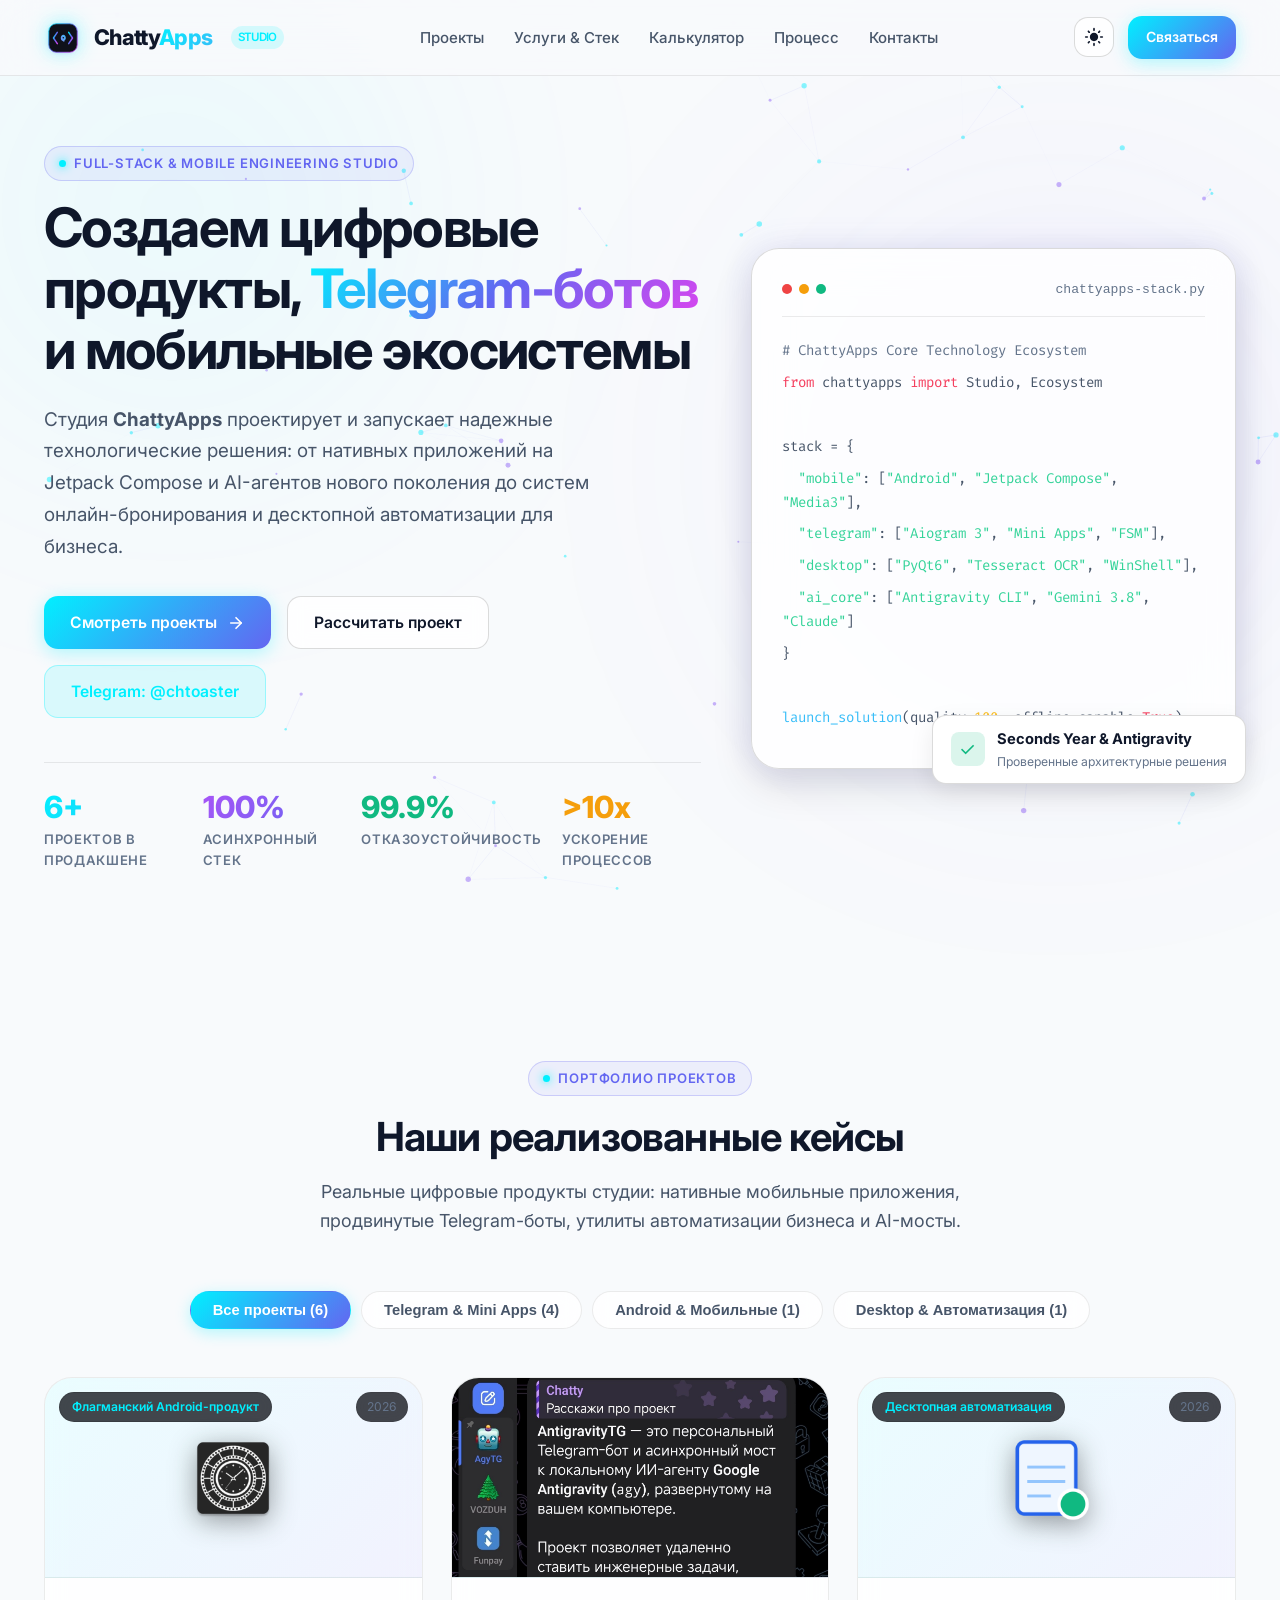
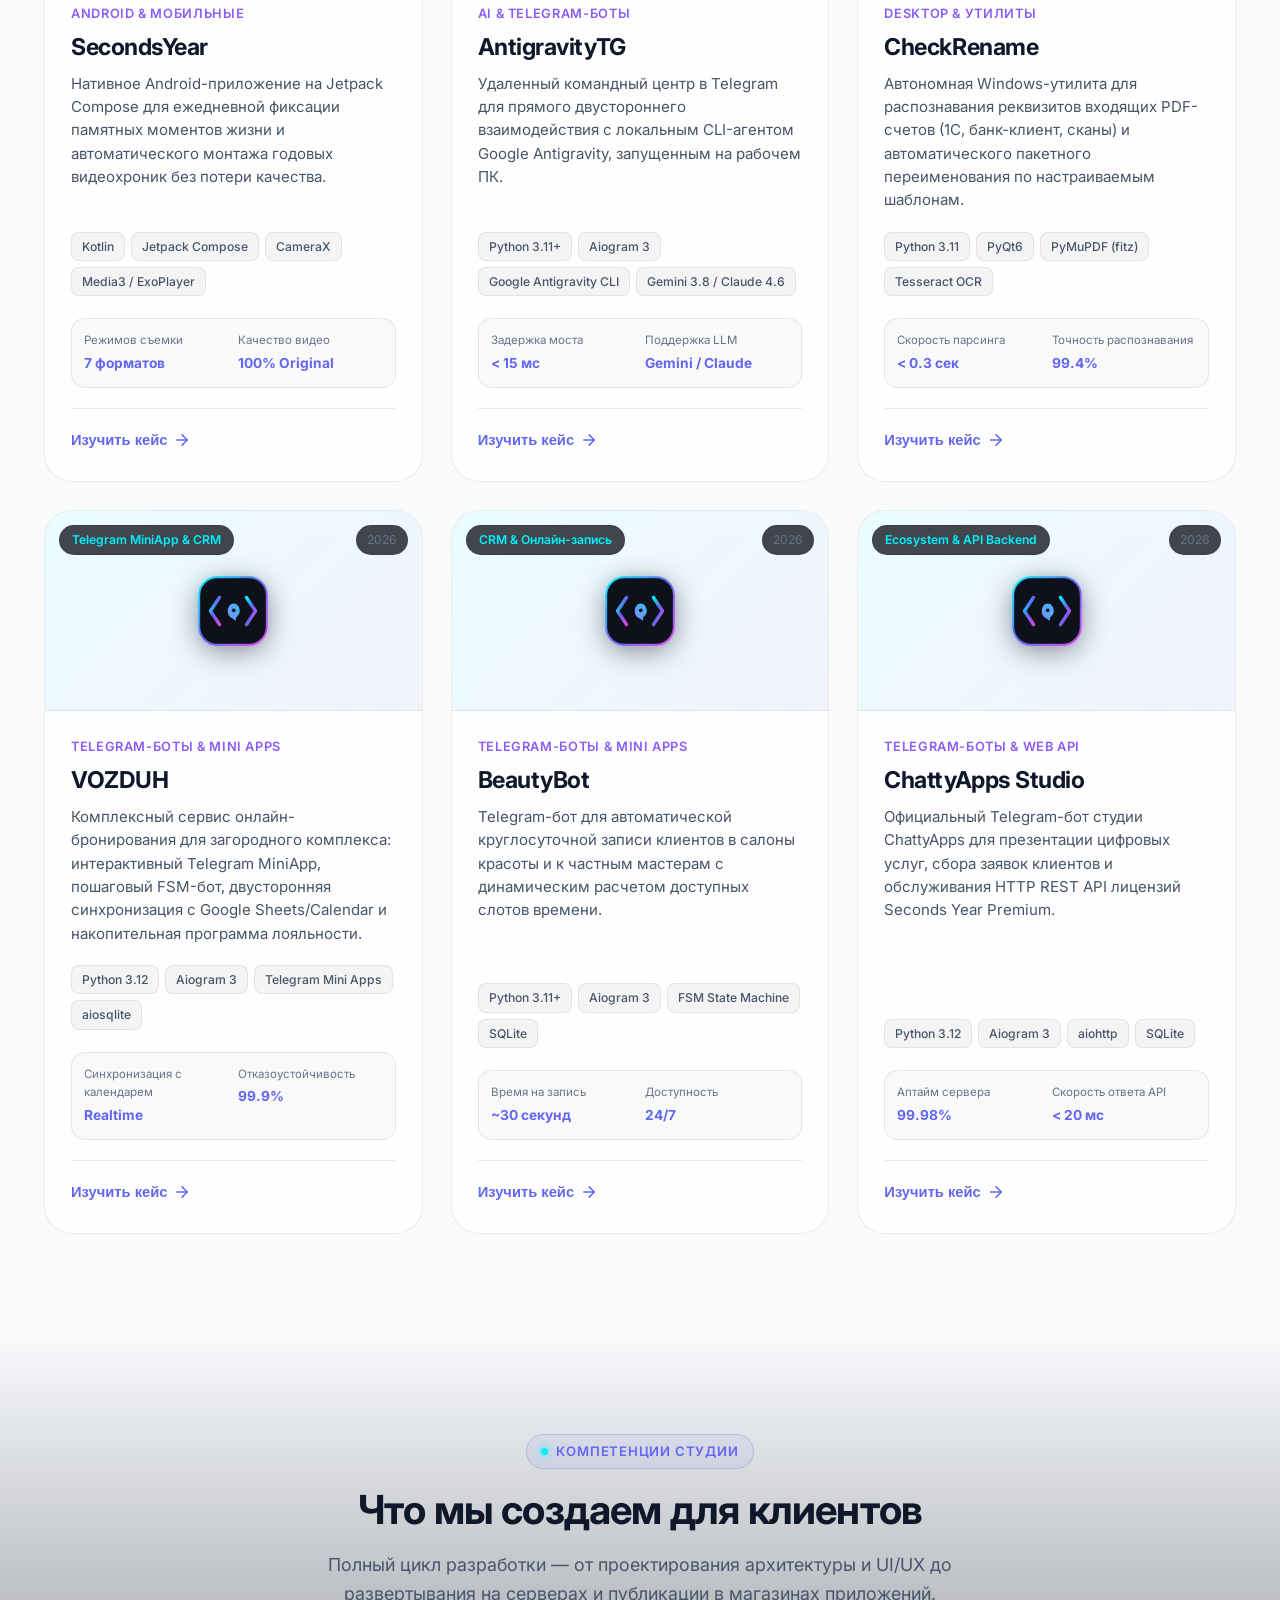
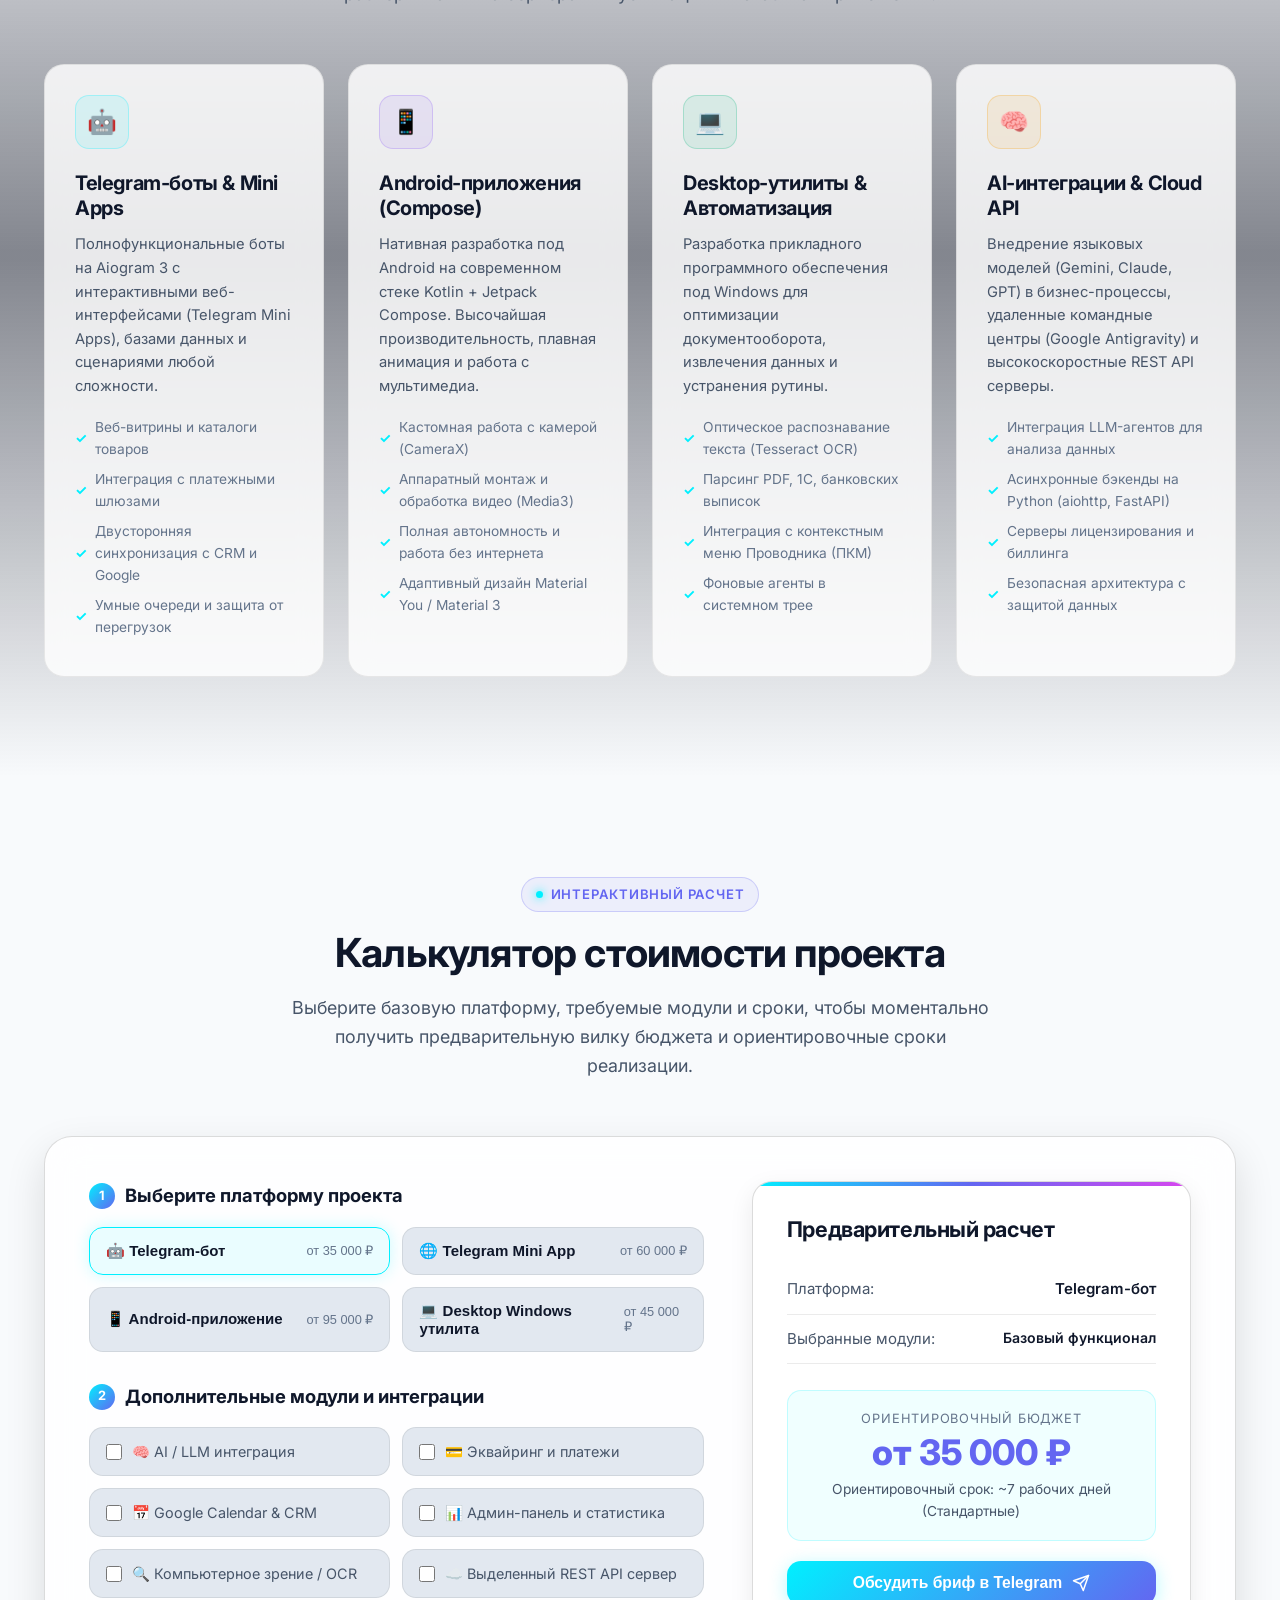
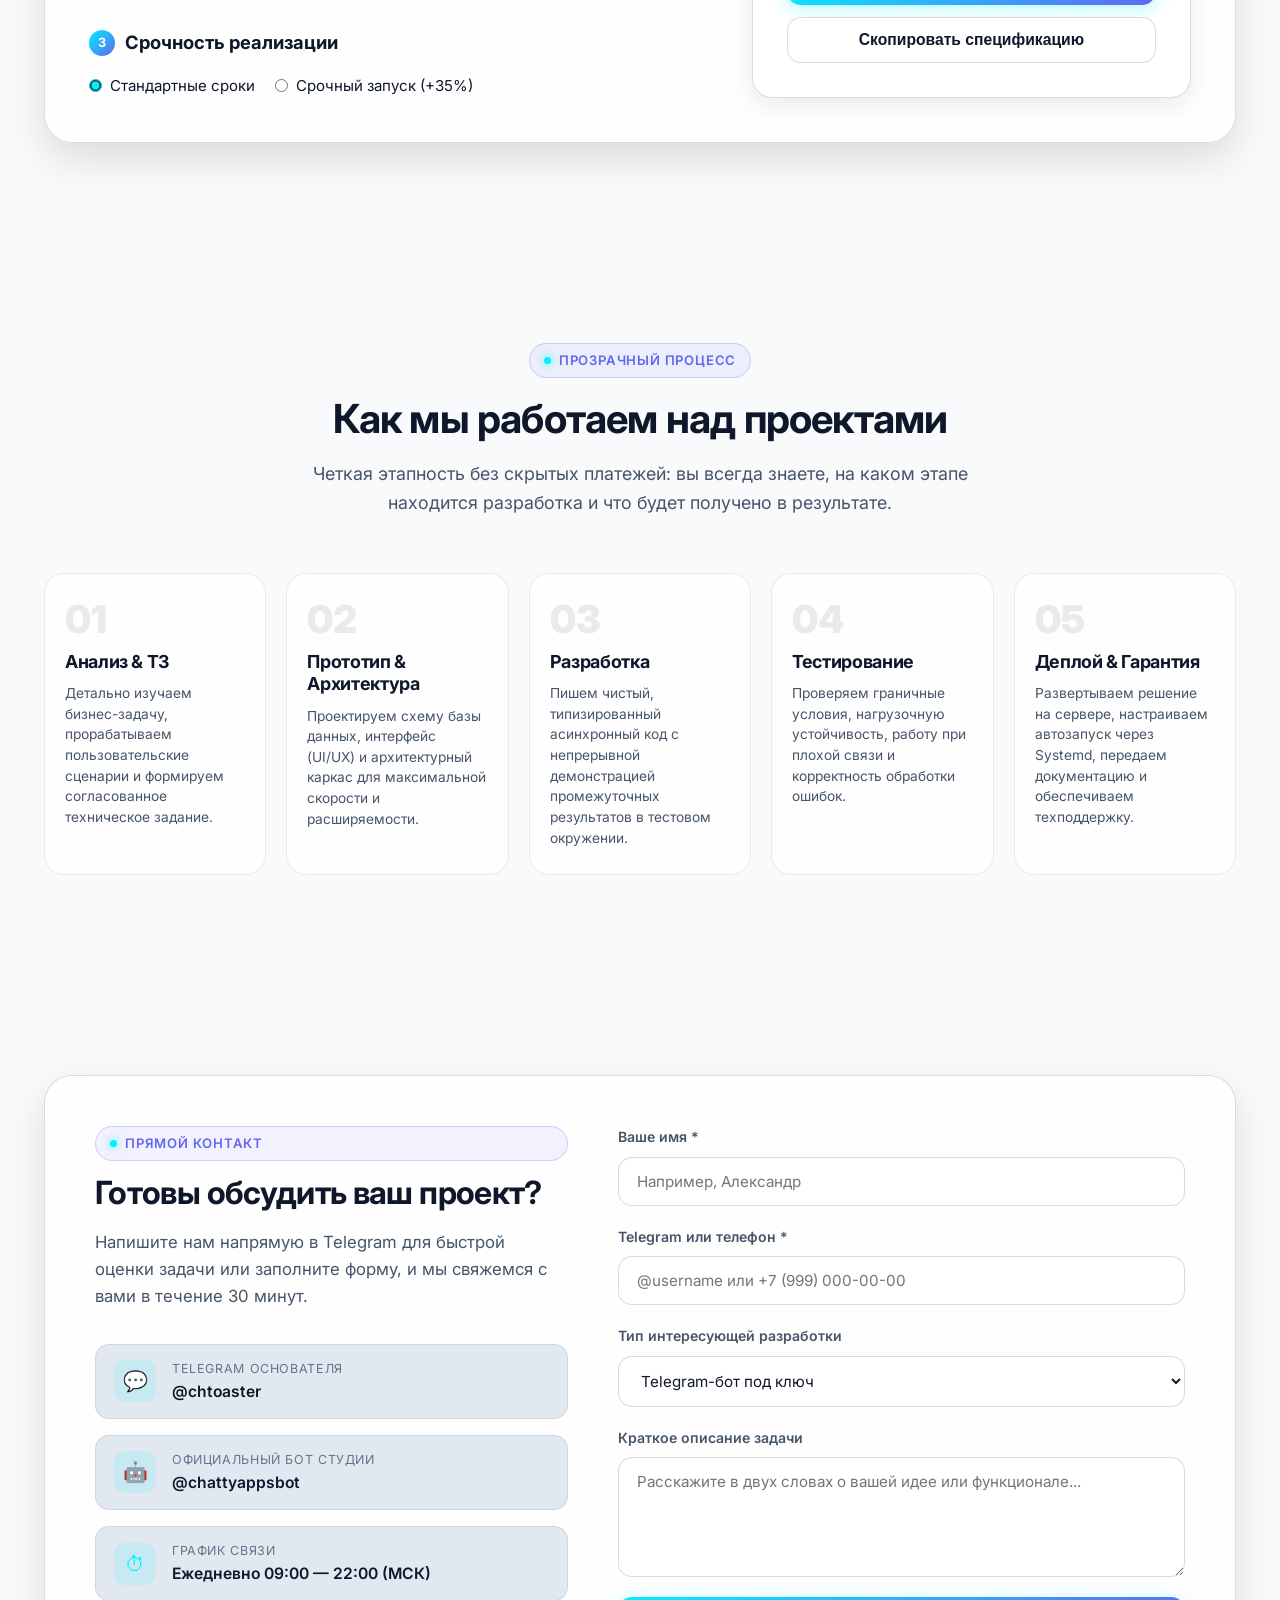
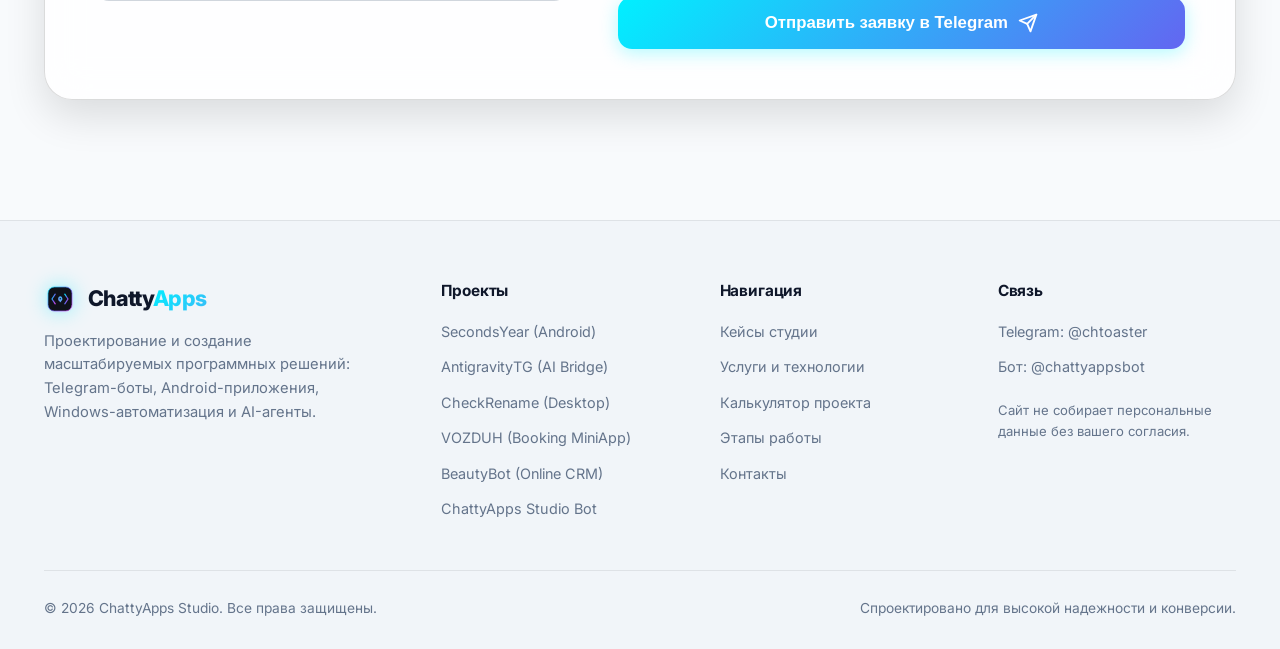
==== index.html @ 8c52818e "feat: initial commit for ChattyApps Studio portfolio website" ====
<!DOCTYPE html>
<html lang="ru">
<head>
  <meta charset="UTF-8" />
  <meta name="viewport" content="width=device-width, initial-scale=1.0" />
  <title>ChattyApps Studio — Разработка Telegram-ботов, Android-приложений и Автоматизации</title>
  
  <meta name="description" content="Портфолио студии разработки ChattyApps. Нативные приложения для Android (Jetpack Compose), интеллектуальные Telegram-боты, Mini Apps, десктопные утилиты и интеграция AI." />
  <meta name="keywords" content="ChattyApps, разработка ботов, Telegram Mini App, Android разработка, Jetpack Compose, автоматизация бизнеса, Python, Kotlin, Antigravity, SecondsYear" />
  <meta name="author" content="ChattyApps Studio" />

  <!-- Open Graph -->
  <meta property="og:title" content="ChattyApps Studio — Портфолио цифровых решений" />
  <meta property="og:description" content="Создаем Telegram-ботов, Android-приложения, десктопный софт и AI-агентов. Ознакомьтесь с нашими флагманскими проектами." />
  <meta property="og:type" content="website" />
  <meta property="og:image" content="assets/logo.svg" />

  <!-- Favicon -->
  <link rel="icon" type="image/svg+xml" href="assets/logo.svg" />

  <!-- Fonts -->
  <link rel="preconnect" href="https://fonts.googleapis.com" />
  <link rel="preconnect" href="https://fonts.gstatic.com" crossorigin />
  <link href="https://fonts.googleapis.com/css2?family=Fira+Code:wght@400;500;600&family=Inter:wght@300;400;500;600;700;800;900&display=swap" rel="stylesheet" />

  <!-- Styles -->
  <link rel="stylesheet" href="styles.css" />
</head>
<body>

  <!-- Background Canvas for Neural/Star Constellation -->
  <canvas id="bg-canvas"></canvas>

  <!-- Ambient Light Orbs -->
  <div class="ambient-glow glow-top-left"></div>
  <div class="ambient-glow glow-bottom-right"></div>

  <!-- Header -->
  <header class="site-header">
    <div class="container nav-container">
      <a href="#" class="brand-logo" aria-label="ChattyApps Studio Главная">
        <div class="brand-icon">
          <img src="assets/logo.svg" alt="ChattyApps Studio Logo" width="38" height="38" />
        </div>
        <span class="brand-name">Chatty<span class="gradient-cyan">Apps</span></span>
        <span class="brand-tag">STUDIO</span>
      </a>

      <nav>
        <ul class="nav-menu" id="nav-menu">
          <li><a href="#projects" class="nav-link">Проекты</a></li>
          <li><a href="#services" class="nav-link">Услуги & Стек</a></li>
          <li><a href="#calculator" class="nav-link">Калькулятор</a></li>
          <li><a href="#workflow" class="nav-link">Процесс</a></li>
          <li><a href="#contact" class="nav-link">Контакты</a></li>
        </ul>
      </nav>

      <div class="nav-actions">
        <button id="theme-toggle" class="theme-toggle-btn" aria-label="Переключить тему оформления">
          <svg class="sun-icon" viewBox="0 0 24 24" width="20" height="20">
            <path d="M12 7c-2.76 0-5 2.24-5 5s2.24 5 5 5 5-2.24 5-5-2.24-5-5-5zM2 13h2c.55 0 1-.45 1-1s-.45-1-1-1H2c-.55 0-1 .45-1 1s.45 1 1 1zm18 0h2c.55 0 1-.45 1-1s-.45-1-1-1h-2c-.55 0-1 .45-1 1s.45 1 1 1zM11 2v2c0 .55.45 1 1 1s1-.45 1-1V2c0-.55-.45-1-1-1s-1 .45-1 1zm0 18v2c0 .55.45 1 1 1s1-.45 1-1v-2c0-.55-.45-1-1-1s-1 .45-1 1zM5.99 4.58c-.39-.39-1.03-.39-1.41 0s-.39 1.03 0 1.41l1.06 1.06c.39.39 1.03.39 1.41 0s.39-1.03 0-1.41L5.99 4.58zm12.37 12.37c-.39-.39-1.03-.39-1.41 0s-.39 1.03 0 1.41l1.06 1.06c.39.39 1.03.39 1.41 0s.39-1.03 0-1.41l-1.06-1.06zm1.06-10.96c.39-.39.39-1.03 0-1.41s-1.03-.39-1.41 0l-1.06 1.06c-.39.39-.39 1.03 0 1.41s1.03.39 1.41 0l1.06-1.06zM7.05 18.36c.39-.39.39-1.03 0-1.41s-1.03-.39-1.41 0l-1.06 1.06c-.39.39-.39 1.03 0 1.41s1.03.39 1.41 0l1.06-1.06z"/>
          </svg>
          <svg class="moon-icon" viewBox="0 0 24 24" width="20" height="20">
            <path d="M12.3 2a10 10 0 0 0-1.9 20 10 10 0 0 0 9.7-7.6 1 1 0 0 0-1.2-1.2 8 8 0 1 1-7.8-12.4 1 1 0 0 0 1.2-1.2A10 10 0 0 0 12.3 2z"/>
          </svg>
        </button>

        <a href="https://t.me/chtoaster" target="_blank" rel="noopener noreferrer" class="btn btn-primary" style="padding: 10px 18px; font-size: 0.88rem;">
          <span>Связаться</span>
        </a>

        <button class="mobile-menu-toggle" id="mobile-menu-toggle" aria-label="Открыть меню">
          <svg width="24" height="24" viewBox="0 0 24 24" fill="none" stroke="currentColor" stroke-width="2" stroke-linecap="round" stroke-linejoin="round">
            <line x1="3" y1="12" x2="21" y2="12"></line>
            <line x1="3" y1="6" x2="21" y2="6"></line>
            <line x1="3" y1="18" x2="21" y2="18"></line>
          </svg>
        </button>
      </div>
    </div>
  </header>

  <!-- Hero Section -->
  <section class="hero-section">
    <div class="container hero-content">
      <div class="hero-text">
        <div class="section-badge">
          <span class="pulse-dot"></span>
          <span>Full-Stack & Mobile Engineering Studio</span>
        </div>
        <h1 class="hero-title">
          Создаем цифровые продукты, <span class="gradient-text">Telegram-ботов</span> и мобильные экосистемы
        </h1>
        <p class="hero-description">
          Студия <strong>ChattyApps</strong> проектирует и запускает надежные технологические решения: от нативных приложений на Jetpack Compose и AI-агентов нового поколения до систем онлайн-бронирования и десктопной автоматизации для бизнеса.
        </p>

        <div class="hero-cta-group">
          <a href="#projects" class="btn btn-primary">
            <span>Смотреть проекты</span>
            <svg width="18" height="18" viewBox="0 0 24 24" fill="none" stroke="currentColor" stroke-width="2.2" stroke-linecap="round" stroke-linejoin="round">
              <line x1="5" y1="12" x2="19" y2="12"></line>
              <polyline points="12 5 19 12 12 19"></polyline>
            </svg>
          </a>
          <a href="#calculator" class="btn btn-secondary">
            <span>Рассчитать проект</span>
          </a>
          <a href="https://t.me/chtoaster" target="_blank" rel="noopener noreferrer" class="btn btn-glow">
            <span>Telegram: @chtoaster</span>
          </a>
        </div>

        <div class="hero-stats-grid">
          <div class="stat-item">
            <span class="stat-value gradient-cyan">6+</span>
            <span class="stat-label">Проектов в продакшене</span>
          </div>
          <div class="stat-item">
            <span class="stat-value gradient-purple">100%</span>
            <span class="stat-label">Асинхронный стек</span>
          </div>
          <div class="stat-item">
            <span class="stat-value" style="color: var(--accent-emerald);">99.9%</span>
            <span class="stat-label">Отказоустойчивость</span>
          </div>
          <div class="stat-item">
            <span class="stat-value" style="color: var(--accent-amber);">>10x</span>
            <span class="stat-label">Ускорение процессов</span>
          </div>
        </div>
      </div>

      <!-- Hero Visual Terminal Card -->
      <div class="hero-visual">
        <div class="hero-card-stack">
          <div class="hero-card-header">
            <div class="card-dots">
              <span class="card-dot dot-red"></span>
              <span class="card-dot dot-yellow"></span>
              <span class="card-dot dot-green"></span>
            </div>
            <div class="terminal-title">chattyapps-stack.py</div>
          </div>
          <div class="terminal-body">
            <div class="code-line"><span class="code-comment"># ChattyApps Core Technology Ecosystem</span></div>
            <div class="code-line"><span class="code-keyword">from</span> chattyapps <span class="code-keyword">import</span> Studio, Ecosystem</div>
            <div class="code-line">&nbsp;</div>
            <div class="code-line">stack = {</div>
            <div class="code-line">&nbsp;&nbsp;<span class="code-string">"mobile"</span>: [<span class="code-string">"Android"</span>, <span class="code-string">"Jetpack Compose"</span>, <span class="code-string">"Media3"</span>],</div>
            <div class="code-line">&nbsp;&nbsp;<span class="code-string">"telegram"</span>: [<span class="code-string">"Aiogram 3"</span>, <span class="code-string">"Mini Apps"</span>, <span class="code-string">"FSM"</span>],</div>
            <div class="code-line">&nbsp;&nbsp;<span class="code-string">"desktop"</span>: [<span class="code-string">"PyQt6"</span>, <span class="code-string">"Tesseract OCR"</span>, <span class="code-string">"WinShell"</span>],</div>
            <div class="code-line">&nbsp;&nbsp;<span class="code-string">"ai_core"</span>: [<span class="code-string">"Antigravity CLI"</span>, <span class="code-string">"Gemini 3.8"</span>, <span class="code-string">"Claude"</span>]</div>
            <div class="code-line">}</div>
            <div class="code-line">&nbsp;</div>
            <div class="code-line"><span class="code-func">launch_solution</span>(quality=<span class="code-var">100</span>, offline_capable=<span class="code-keyword">True</span>)</div>
          </div>
        </div>

        <div class="hero-badge-float">
          <div class="float-icon">✓</div>
          <div>
            <div style="font-weight: 700; font-size: 0.92rem;">Seconds Year & Antigravity</div>
            <div style="font-size: 0.76rem; color: var(--text-muted);">Проверенные архитектурные решения</div>
          </div>
        </div>
      </div>
    </div>
  </section>

  <!-- Projects Showcase Section -->
  <section class="projects-section" id="projects">
    <div class="container">
      <div class="section-header">
        <div class="section-badge">
          <span class="pulse-dot"></span>
          <span>Портфолио проектов</span>
        </div>
        <h2 class="section-title">Наши реализованные кейсы</h2>
        <p class="section-subtitle">
          Реальные цифровые продукты студии: нативные мобильные приложения, продвинутые Telegram-боты, утилиты автоматизации бизнеса и AI-мосты.
        </p>
      </div>

      <!-- Category Filter Tabs -->
      <div class="filter-tabs">
        <button class="filter-tab active" data-filter="all">Все проекты (6)</button>
        <button class="filter-tab" data-filter="telegram">Telegram & Mini Apps (4)</button>
        <button class="filter-tab" data-filter="android">Android & Мобильные (1)</button>
        <button class="filter-tab" data-filter="desktop">Desktop & Автоматизация (1)</button>
      </div>

      <!-- Dynamic Projects Grid -->
      <div class="projects-grid" id="projects-grid">
        <!-- Rendered by script.js using projects-data.js -->
      </div>
    </div>
  </section>

  <!-- Services & Competencies Section -->
  <section class="services-section" id="services">
    <div class="container">
      <div class="section-header">
        <div class="section-badge">
          <span class="pulse-dot"></span>
          <span>Компетенции студии</span>
        </div>
        <h2 class="section-title">Что мы создаем для клиентов</h2>
        <p class="section-subtitle">
          Полный цикл разработки — от проектирования архитектуры и UI/UX до развертывания на серверах и публикации в магазинах приложений.
        </p>
      </div>

      <div class="services-grid">
        <!-- Service 1 -->
        <div class="service-card">
          <div class="service-icon-box">🤖</div>
          <h3 class="service-title">Telegram-боты & Mini Apps</h3>
          <p class="service-description">
            Полнофункциональные боты на Aiogram 3 с интерактивными веб-интерфейсами (Telegram Mini Apps), базами данных и сценариями любой сложности.
          </p>
          <ul class="service-list">
            <li>Веб-витрины и каталоги товаров</li>
            <li>Интеграция с платежными шлюзами</li>
            <li>Двусторонняя синхронизация с CRM и Google</li>
            <li>Умные очереди и защита от перегрузок</li>
          </ul>
        </div>

        <!-- Service 2 -->
        <div class="service-card">
          <div class="service-icon-box">📱</div>
          <h3 class="service-title">Android-приложения (Compose)</h3>
          <p class="service-description">
            Нативная разработка под Android на современном стеке Kotlin + Jetpack Compose. Высочайшая производительность, плавная анимация и работа с мультимедиа.
          </p>
          <ul class="service-list">
            <li>Кастомная работа с камерой (CameraX)</li>
            <li>Аппаратный монтаж и обработка видео (Media3)</li>
            <li>Полная автономность и работа без интернета</li>
            <li>Адаптивный дизайн Material You / Material 3</li>
          </ul>
        </div>

        <!-- Service 3 -->
        <div class="service-card">
          <div class="service-icon-box">💻</div>
          <h3 class="service-title">Desktop-утилиты & Автоматизация</h3>
          <p class="service-description">
            Разработка прикладного программного обеспечения под Windows для оптимизации документооборота, извлечения данных и устранения рутины.
          </p>
          <ul class="service-list">
            <li>Оптическое распознавание текста (Tesseract OCR)</li>
            <li>Парсинг PDF, 1С, банковских выписок</li>
            <li>Интеграция с контекстным меню Проводника (ПКМ)</li>
            <li>Фоновые агенты в системном трее</li>
          </ul>
        </div>

        <!-- Service 4 -->
        <div class="service-card">
          <div class="service-icon-box">🧠</div>
          <h3 class="service-title">AI-интеграции & Cloud API</h3>
          <p class="service-description">
            Внедрение языковых моделей (Gemini, Claude, GPT) в бизнес-процессы, удаленные командные центры (Google Antigravity) и высокоскоростные REST API серверы.
          </p>
          <ul class="service-list">
            <li>Интеграция LLM-агентов для анализа данных</li>
            <li>Асинхронные бэкенды на Python (aiohttp, FastAPI)</li>
            <li>Серверы лицензирования и биллинга</li>
            <li>Безопасная архитектура с защитой данных</li>
          </ul>
        </div>
      </div>
    </div>
  </section>

  <!-- Interactive Project Cost Calculator -->
  <section class="calculator-section" id="calculator">
    <div class="container">
      <div class="section-header">
        <div class="section-badge">
          <span class="pulse-dot"></span>
          <span>Интерактивный расчет</span>
        </div>
        <h2 class="section-title">Калькулятор стоимости проекта</h2>
        <p class="section-subtitle">
          Выберите базовую платформу, требуемые модули и сроки, чтобы моментально получить предварительную вилку бюджета и ориентировочные сроки реализации.
        </p>
      </div>

      <div class="calculator-card">
        <!-- Configuration Controls -->
        <div class="calc-controls">
          <!-- Step 1 -->
          <div class="calc-step">
            <div class="calc-step-title">
              <span class="calc-step-number">1</span>
              <span>Выберите платформу проекта</span>
            </div>
            <div class="calc-options-grid">
              <button type="button" class="calc-option-btn calc-platform-btn selected" data-platform="bot">
                <span class="calc-option-name">🤖 Telegram-бот</span>
                <span style="font-size: 0.8rem; color: var(--text-muted);">от 35 000 ₽</span>
              </button>
              <button type="button" class="calc-option-btn calc-platform-btn" data-platform="miniapp">
                <span class="calc-option-name">🌐 Telegram Mini App</span>
                <span style="font-size: 0.8rem; color: var(--text-muted);">от 60 000 ₽</span>
              </button>
              <button type="button" class="calc-option-btn calc-platform-btn" data-platform="android">
                <span class="calc-option-name">📱 Android-приложение</span>
                <span style="font-size: 0.8rem; color: var(--text-muted);">от 95 000 ₽</span>
              </button>
              <button type="button" class="calc-option-btn calc-platform-btn" data-platform="desktop">
                <span class="calc-option-name">💻 Desktop Windows утилита</span>
                <span style="font-size: 0.8rem; color: var(--text-muted);">от 45 000 ₽</span>
              </button>
            </div>
          </div>

          <!-- Step 2 -->
          <div class="calc-step">
            <div class="calc-step-title">
              <span class="calc-step-number">2</span>
              <span>Дополнительные модули и интеграции</span>
            </div>
            <div class="calc-checkbox-grid">
              <label class="calc-checkbox-label">
                <input type="checkbox" class="calc-feature-check" value="ai" />
                <span>🧠 AI / LLM интеграция</span>
              </label>
              <label class="calc-checkbox-label">
                <input type="checkbox" class="calc-feature-check" value="payments" />
                <span>💳 Эквайринг и платежи</span>
              </label>
              <label class="calc-checkbox-label">
                <input type="checkbox" class="calc-feature-check" value="crm" />
                <span>📅 Google Calendar & CRM</span>
              </label>
              <label class="calc-checkbox-label">
                <input type="checkbox" class="calc-feature-check" value="admin" />
                <span>📊 Админ-панель и статистика</span>
              </label>
              <label class="calc-checkbox-label">
                <input type="checkbox" class="calc-feature-check" value="ocr" />
                <span>🔍 Компьютерное зрение / OCR</span>
              </label>
              <label class="calc-checkbox-label">
                <input type="checkbox" class="calc-feature-check" value="api" />
                <span>☁️ Выделенный REST API сервер</span>
              </label>
            </div>
          </div>

          <!-- Step 3 -->
          <div class="calc-step">
            <div class="calc-step-title">
              <span class="calc-step-number">3</span>
              <span>Срочность реализации</span>
            </div>
            <div style="display: flex; gap: 20px;">
              <label style="display: flex; align-items: center; gap: 8px; font-size: 0.94rem; cursor: pointer;">
                <input type="radio" name="calc-urgency" value="standard" checked style="accent-color: var(--accent-cyan);" />
                <span>Стандартные сроки</span>
              </label>
              <label style="display: flex; align-items: center; gap: 8px; font-size: 0.94rem; cursor: pointer;">
                <input type="radio" name="calc-urgency" value="urgent" style="accent-color: var(--accent-cyan);" />
                <span>Срочный запуск (+35%)</span>
              </label>
            </div>
          </div>
        </div>

        <!-- Real-Time Estimate Summary -->
        <div class="calc-summary-box">
          <div>
            <h3 class="summary-title">Предварительный расчет</h3>
            <div class="summary-row">
              <span class="summary-row-label">Платформа:</span>
              <span class="summary-row-value" id="calc-summary-platform">Telegram-бот</span>
            </div>
            <div class="summary-row">
              <span class="summary-row-label">Выбранные модули:</span>
              <span class="summary-row-value" id="calc-summary-features" style="text-align: right; max-width: 240px; font-size: 0.88rem;">Базовый набор</span>
            </div>

            <div class="summary-price-container">
              <div class="summary-price-label">Ориентировочный бюджет</div>
              <div class="summary-price-value" id="calc-summary-price">от 35 000 ₽</div>
              <div class="summary-timeline" id="calc-summary-timeline">Ориентировочный срок: ~7 рабочих дней</div>
            </div>
          </div>

          <div class="calc-actions">
            <button type="button" class="btn btn-primary" id="calc-send-tg" style="width: 100%;">
              <span>Обсудить бриф в Telegram</span>
              <svg width="18" height="18" viewBox="0 0 24 24" fill="none" stroke="currentColor" stroke-width="2" stroke-linecap="round" stroke-linejoin="round">
                <line x1="22" y1="2" x2="11" y2="13"></line>
                <polygon points="22 2 15 22 11 13 2 9 22 2"></polygon>
              </svg>
            </button>
            <button type="button" class="btn btn-secondary" id="calc-copy-brief" style="width: 100%;">
              <span>Скопировать спецификацию</span>
            </button>
          </div>
        </div>
      </div>
    </div>
  </section>

  <!-- Development Workflow Section -->
  <section class="workflow-section" id="workflow">
    <div class="container">
      <div class="section-header">
        <div class="section-badge">
          <span class="pulse-dot"></span>
          <span>Прозрачный процесс</span>
        </div>
        <h2 class="section-title">Как мы работаем над проектами</h2>
        <p class="section-subtitle">
          Четкая этапность без скрытых платежей: вы всегда знаете, на каком этапе находится разработка и что будет получено в результате.
        </p>
      </div>

      <div class="workflow-steps">
        <div class="step-card">
          <div class="step-number">01</div>
          <h3 class="step-title">Анализ & ТЗ</h3>
          <p class="step-desc">
            Детально изучаем бизнес-задачу, прорабатываем пользовательские сценарии и формируем согласованное техническое задание.
          </p>
        </div>
        <div class="step-card">
          <div class="step-number">02</div>
          <h3 class="step-title">Прототип & Архитектура</h3>
          <p class="step-desc">
            Проектируем схему базы данных, интерфейс (UI/UX) и архитектурный каркас для максимальной скорости и расширяемости.
          </p>
        </div>
        <div class="step-card">
          <div class="step-number">03</div>
          <h3 class="step-title">Разработка</h3>
          <p class="step-desc">
            Пишем чистый, типизированный асинхронный код с непрерывной демонстрацией промежуточных результатов в тестовом окружении.
          </p>
        </div>
        <div class="step-card">
          <div class="step-number">04</div>
          <h3 class="step-title">Тестирование</h3>
          <p class="step-desc">
            Проверяем граничные условия, нагрузочную устойчивость, работу при плохой связи и корректность обработки ошибок.
          </p>
        </div>
        <div class="step-card">
          <div class="step-number">05</div>
          <h3 class="step-title">Деплой & Гарантия</h3>
          <p class="step-desc">
            Развертываем решение на сервере, настраиваем автозапуск через Systemd, передаем документацию и обеспечиваем техподдержку.
          </p>
        </div>
      </div>
    </div>
  </section>

  <!-- Contact & CTA Section -->
  <section class="contact-section" id="contact">
    <div class="container">
      <div class="contact-wrapper">
        <div class="contact-info">
          <div class="section-badge" style="margin-bottom: 12px;">
            <span class="pulse-dot"></span>
            <span>Прямой контакт</span>
          </div>
          <h2 class="contact-info-title">Готовы обсудить ваш проект?</h2>
          <p class="contact-info-desc">
            Напишите нам напрямую в Telegram для быстрой оценки задачи или заполните форму, и мы свяжемся с вами в течение 30 минут.
          </p>

          <div class="contact-methods">
            <a href="https://t.me/chtoaster" target="_blank" rel="noopener noreferrer" class="contact-method-item">
              <div class="contact-method-icon">💬</div>
              <div class="contact-method-meta">
                <span class="contact-method-label">Telegram основателя</span>
                <span class="contact-method-val">@chtoaster</span>
              </div>
            </a>

            <a href="https://t.me/chattyappsbot" target="_blank" rel="noopener noreferrer" class="contact-method-item">
              <div class="contact-method-icon">🤖</div>
              <div class="contact-method-meta">
                <span class="contact-method-label">Официальный бот студии</span>
                <span class="contact-method-val">@chattyappsbot</span>
              </div>
            </a>

            <div class="contact-method-item">
              <div class="contact-method-icon">⏱</div>
              <div class="contact-method-meta">
                <span class="contact-method-label">График связи</span>
                <span class="contact-method-val">Ежедневно 09:00 — 22:00 (МСК)</span>
              </div>
            </div>
          </div>
        </div>

        <!-- Contact Form -->
        <form class="contact-form" id="contact-form">
          <div class="form-group">
            <label for="form-name" class="form-label">Ваше имя *</label>
            <input type="text" id="form-name" class="form-input" placeholder="Например, Александр" required />
          </div>

          <div class="form-group">
            <label for="form-contact" class="form-label">Telegram или телефон *</label>
            <input type="text" id="form-contact" class="form-input" placeholder="@username или +7 (999) 000-00-00" required />
          </div>

          <div class="form-group">
            <label for="form-type" class="form-label">Тип интересующей разработки</label>
            <select id="form-type" class="form-select">
              <option value="Telegram-бот">Telegram-бот под ключ</option>
              <option value="Telegram Mini App">Telegram Mini App (WebApp)</option>
              <option value="Android-приложение">Нативное Android-приложение</option>
              <option value="Desktop-утилита Windows">Desktop-утилита Windows / Автоматизация</option>
              <option value="AI / LLM интеграция">Интеграция AI / Нейросетей</option>
              <option value="Комплексная экосистема">Комплексная экосистема под ключ</option>
            </select>
          </div>

          <div class="form-group">
            <label for="form-message" class="form-label">Краткое описание задачи</label>
            <textarea id="form-message" class="form-textarea" placeholder="Расскажите в двух словах о вашей идее или функционале..."></textarea>
          </div>

          <button type="submit" class="btn btn-primary" style="padding: 16px; font-size: 1.05rem;">
            <span>Отправить заявку в Telegram</span>
            <svg width="20" height="20" viewBox="0 0 24 24" fill="none" stroke="currentColor" stroke-width="2.2" stroke-linecap="round" stroke-linejoin="round">
              <line x1="22" y1="2" x2="11" y2="13"></line>
              <polygon points="22 2 15 22 11 13 2 9 22 2"></polygon>
            </svg>
          </button>
        </form>
      </div>
    </div>
  </section>

  <!-- Deep-Dive Project Modal Overlay -->
  <div class="modal-overlay" id="project-modal-overlay">
    <div class="modal-container">
      <div class="modal-header">
        <div class="modal-title-wrap">
          <span class="modal-badge" id="modal-project-badge">КАТЕГОРИЯ</span>
          <h2 class="modal-title" id="modal-project-title">Название проекта</h2>
        </div>
        <button class="modal-close-btn" id="modal-close-btn" aria-label="Закрыть модальное окно">✕</button>
      </div>
      <div class="modal-body" id="modal-dynamic-content">
        <!-- Injected dynamically via script.js -->
      </div>
    </div>
  </div>

  <!-- Footer -->
  <footer class="site-footer">
    <div class="container">
      <div class="footer-top">
        <div>
          <div class="brand-logo" style="margin-bottom: 8px;">
            <div class="brand-icon" style="width: 32px; height: 32px;">
              <img src="assets/logo.svg" alt="ChattyApps Logo" width="32" height="32" />
            </div>
            <span class="brand-name">Chatty<span class="gradient-cyan">Apps</span></span>
          </div>
          <p class="footer-brand-desc">
            Проектирование и создание масштабируемых программных решений: Telegram-боты, Android-приложения, Windows-автоматизация и AI-агенты.
          </p>
        </div>

        <div>
          <h4 class="footer-heading">Проекты</h4>
          <ul class="footer-links">
            <li><a href="#projects" class="footer-link">SecondsYear (Android)</a></li>
            <li><a href="#projects" class="footer-link">AntigravityTG (AI Bridge)</a></li>
            <li><a href="#projects" class="footer-link">CheckRename (Desktop)</a></li>
            <li><a href="#projects" class="footer-link">VOZDUH (Booking MiniApp)</a></li>
            <li><a href="#projects" class="footer-link">BeautyBot (Online CRM)</a></li>
            <li><a href="#projects" class="footer-link">ChattyApps Studio Bot</a></li>
          </ul>
        </div>

        <div>
          <h4 class="footer-heading">Навигация</h4>
          <ul class="footer-links">
            <li><a href="#projects" class="footer-link">Кейсы студии</a></li>
            <li><a href="#services" class="footer-link">Услуги и технологии</a></li>
            <li><a href="#calculator" class="footer-link">Калькулятор проекта</a></li>
            <li><a href="#workflow" class="footer-link">Этапы работы</a></li>
            <li><a href="#contact" class="footer-link">Контакты</a></li>
          </ul>
        </div>

        <div>
          <h4 class="footer-heading">Связь</h4>
          <ul class="footer-links">
            <li><a href="https://t.me/chtoaster" target="_blank" rel="noopener noreferrer" class="footer-link">Telegram: @chtoaster</a></li>
            <li><a href="https://t.me/chattyappsbot" target="_blank" rel="noopener noreferrer" class="footer-link">Бот: @chattyappsbot</a></li>
            <li style="margin-top: 10px; font-size: 0.82rem; color: var(--text-muted);">
              Сайт не собирает персональные данные без вашего согласия.
            </li>
          </ul>
        </div>
      </div>

      <div class="footer-bottom">
        <div>© 2026 ChattyApps Studio. Все права защищены.</div>
        <div>Спроектировано для высокой надежности и конверсии.</div>
      </div>
    </div>
  </footer>

  <!-- Scripts -->
  <script src="projects-data.js"></script>
  <script src="script.js"></script>
</body>
</html>
---- styles.css ----
/* ==========================================================================
   ChattyApps Portfolio — Modern High-Performance Design System
   ========================================================================== */

:root {
  /* Color Palette - Dark Mode (Default) */
  --bg-primary: #080a11;
  --bg-secondary: #0f1322;
  --bg-tertiary: #161b2e;
  --bg-card: rgba(18, 23, 39, 0.72);
  --bg-card-hover: rgba(26, 33, 56, 0.88);
  --bg-card-solid: #131726;
  --bg-glass: rgba(15, 19, 34, 0.75);
  --bg-input: rgba(12, 16, 28, 0.8);

  --border-subtle: rgba(255, 255, 255, 0.08);
  --border-medium: rgba(255, 255, 255, 0.16);
  --border-glow: rgba(0, 240, 255, 0.35);

  --text-primary: #f8fafc;
  --text-secondary: #94a3b8;
  --text-muted: #64748b;
  --text-inverted: #080a11;

  --accent-cyan: #00f0ff;
  --accent-cyan-rgb: 0, 240, 255;
  --accent-purple: #8b5cf6;
  --accent-purple-rgb: 139, 92, 246;
  --accent-indigo: #6366f1;
  --accent-indigo-rgb: 99, 102, 241;
  --accent-emerald: #10b981;
  --accent-emerald-rgb: 16, 185, 129;
  --accent-amber: #f59e0b;
  --accent-rose: #f43f5e;

  --gradient-brand: linear-gradient(135deg, #00f0ff 0%, #6366f1 50%, #d946ef 100%);
  --gradient-cyan-indigo: linear-gradient(135deg, #00f0ff 0%, #6366f1 100%);
  --gradient-card: linear-gradient(145deg, rgba(255, 255, 255, 0.05) 0%, rgba(255, 255, 255, 0.01) 100%);

  --shadow-sm: 0 2px 8px rgba(0, 0, 0, 0.3);
  --shadow-md: 0 8px 24px rgba(0, 0, 0, 0.45);
  --shadow-lg: 0 16px 40px rgba(0, 0, 0, 0.6);
  --shadow-glow: 0 0 40px rgba(0, 240, 255, 0.18);
  --shadow-purple-glow: 0 0 40px rgba(139, 92, 246, 0.2);

  --radius-sm: 8px;
  --radius-md: 14px;
  --radius-lg: 20px;
  --radius-xl: 28px;
  --radius-full: 9999px;

  --transition-fast: 0.18s cubic-bezier(0.4, 0, 0.2, 1);
  --transition-normal: 0.3s cubic-bezier(0.4, 0, 0.2, 1);
  --transition-spring: 0.5s cubic-bezier(0.175, 0.885, 0.32, 1.275);

  --container-width: 1240px;
  --header-height: 76px;
}

/* Light Theme Variables */
body.light-theme {
  --bg-primary: #f8fafc;
  --bg-secondary: #f1f5f9;
  --bg-tertiary: #e2e8f0;
  --bg-card: rgba(255, 255, 255, 0.82);
  --bg-card-hover: rgba(255, 255, 255, 0.95);
  --bg-card-solid: #ffffff;
  --bg-glass: rgba(248, 250, 252, 0.85);
  --bg-input: #ffffff;

  --border-subtle: rgba(0, 0, 0, 0.08);
  --border-medium: rgba(0, 0, 0, 0.14);
  --border-glow: rgba(99, 102, 241, 0.3);

  --text-primary: #0f172a;
  --text-secondary: #475569;
  --text-muted: #64748b;
  --text-inverted: #f8fafc;

  --shadow-sm: 0 2px 8px rgba(0, 0, 0, 0.06);
  --shadow-md: 0 8px 24px rgba(0, 0, 0, 0.08);
  --shadow-lg: 0 16px 40px rgba(0, 0, 0, 0.12);
  --shadow-glow: 0 0 35px rgba(99, 102, 241, 0.12);
}

/* ==========================================================================
   Base & Reset
   ========================================================================== */

*, *::before, *::after {
  box-sizing: border-box;
  margin: 0;
  padding: 0;
}

html {
  scroll-behavior: smooth;
  font-size: 16px;
  -webkit-font-smoothing: antialiased;
  -moz-osx-font-smoothing: grayscale;
}

body {
  font-family: 'Inter', -apple-system, BlinkMacSystemFont, 'Segoe UI', Roboto, Oxygen, Ubuntu, Cantarell, sans-serif;
  background-color: var(--bg-primary);
  color: var(--text-primary);
  line-height: 1.6;
  overflow-x: hidden;
  transition: background-color var(--transition-normal), color var(--transition-normal);
  position: relative;
  min-height: 100vh;
}

/* Background Canvas */
#bg-canvas {
  position: fixed;
  top: 0;
  left: 0;
  width: 100%;
  height: 100%;
  pointer-events: none;
  z-index: 0;
  opacity: 0.65;
}

/* Ambient Ambient Gradient Orbs */
.ambient-glow {
  position: fixed;
  border-radius: 50%;
  filter: blur(140px);
  pointer-events: none;
  z-index: 0;
  opacity: 0.35;
}

.glow-top-left {
  top: -10%;
  left: -10%;
  width: 600px;
  height: 600px;
  background: radial-gradient(circle, rgba(0, 240, 255, 0.4) 0%, transparent 70%);
}

.glow-bottom-right {
  bottom: 10%;
  right: -10%;
  width: 700px;
  height: 700px;
  background: radial-gradient(circle, rgba(139, 92, 246, 0.35) 0%, transparent 70%);
}

.container {
  width: 100%;
  max-width: var(--container-width);
  margin: 0 auto;
  padding: 0 24px;
  position: relative;
  z-index: 1;
}

/* ==========================================================================
   Typography & Common Elements
   ========================================================================== */

h1, h2, h3, h4, h5, h6 {
  font-weight: 700;
  line-height: 1.25;
  color: var(--text-primary);
  letter-spacing: -0.02em;
}

a {
  color: inherit;
  text-decoration: none;
  transition: color var(--transition-fast);
}

.gradient-text {
  background: var(--gradient-brand);
  -webkit-background-clip: text;
  -webkit-text-fill-color: transparent;
  background-clip: text;
  display: inline-block;
}

.gradient-cyan {
  background: linear-gradient(135deg, #00f0ff 0%, #38bdf8 100%);
  -webkit-background-clip: text;
  -webkit-text-fill-color: transparent;
  background-clip: text;
}

.gradient-purple {
  background: linear-gradient(135deg, #a855f7 0%, #6366f1 100%);
  -webkit-background-clip: text;
  -webkit-text-fill-color: transparent;
  background-clip: text;
}

.section-badge {
  display: inline-flex;
  align-items: center;
  gap: 8px;
  padding: 6px 14px;
  border-radius: var(--radius-full);
  background: rgba(0, 240, 255, 0.08);
  border: 1px solid rgba(0, 240, 255, 0.25);
  color: var(--accent-cyan);
  font-size: 0.82rem;
  font-weight: 600;
  text-transform: uppercase;
  letter-spacing: 0.06em;
  margin-bottom: 16px;
}

body.light-theme .section-badge {
  background: rgba(99, 102, 241, 0.08);
  border-color: rgba(99, 102, 241, 0.25);
  color: var(--accent-indigo);
}

.section-badge .pulse-dot {
  width: 7px;
  height: 7px;
  border-radius: 50%;
  background-color: var(--accent-cyan);
  box-shadow: 0 0 10px var(--accent-cyan);
  animation: pulse 2s infinite;
}

@keyframes pulse {
  0% { transform: scale(0.95); opacity: 0.7; }
  50% { transform: scale(1.3); opacity: 1; }
  100% { transform: scale(0.95); opacity: 0.7; }
}

.section-header {
  text-align: center;
  max-width: 720px;
  margin: 0 auto 56px auto;
}

.section-title {
  font-size: 2.5rem;
  margin-bottom: 16px;
}

.section-subtitle {
  font-size: 1.12rem;
  color: var(--text-secondary);
  line-height: 1.6;
}

/* Common Buttons */
.btn {
  display: inline-flex;
  align-items: center;
  justify-content: center;
  gap: 10px;
  padding: 13px 26px;
  border-radius: var(--radius-md);
  font-weight: 600;
  font-size: 0.98rem;
  cursor: pointer;
  transition: all var(--transition-normal);
  border: none;
  outline: none;
  text-decoration: none;
  white-space: nowrap;
}

.btn-primary {
  background: var(--gradient-cyan-indigo);
  color: #ffffff;
  box-shadow: 0 4px 18px rgba(0, 240, 255, 0.3);
  position: relative;
  overflow: hidden;
}

.btn-primary:hover {
  transform: translateY(-2px);
  box-shadow: 0 8px 25px rgba(0, 240, 255, 0.45);
}

.btn-secondary {
  background: var(--bg-card);
  color: var(--text-primary);
  border: 1px solid var(--border-medium);
  backdrop-filter: blur(10px);
}

.btn-secondary:hover {
  background: var(--bg-card-hover);
  border-color: var(--accent-cyan);
  color: var(--accent-cyan);
  transform: translateY(-2px);
}

.btn-glow {
  background: rgba(0, 240, 255, 0.12);
  color: var(--accent-cyan);
  border: 1px solid rgba(0, 240, 255, 0.3);
}

.btn-glow:hover {
  background: var(--accent-cyan);
  color: #080a11;
  box-shadow: 0 0 20px rgba(0, 240, 255, 0.5);
  transform: translateY(-2px);
}

/* ==========================================================================
   Header & Navigation
   ========================================================================== */

.site-header {
  position: fixed;
  top: 0;
  left: 0;
  width: 100%;
  height: var(--header-height);
  background: var(--bg-glass);
  backdrop-filter: blur(16px);
  -webkit-backdrop-filter: blur(16px);
  border-bottom: 1px solid var(--border-subtle);
  z-index: 100;
  transition: background-color var(--transition-normal), border-color var(--transition-normal);
}

.nav-container {
  display: flex;
  align-items: center;
  justify-content: space-between;
  height: 100%;
}

.brand-logo {
  display: flex;
  align-items: center;
  gap: 12px;
  font-weight: 800;
  font-size: 1.35rem;
  letter-spacing: -0.03em;
}

.brand-icon {
  width: 38px;
  height: 38px;
  display: flex;
  align-items: center;
  justify-content: center;
  border-radius: 10px;
  filter: drop-shadow(0 0 10px rgba(0, 240, 255, 0.4));
}

.brand-icon img, .brand-icon svg {
  width: 100%;
  height: 100%;
}

.brand-name {
  color: var(--text-primary);
}

.brand-tag {
  font-size: 0.72rem;
  background: rgba(0, 240, 255, 0.15);
  color: var(--accent-cyan);
  padding: 2px 7px;
  border-radius: var(--radius-full);
  margin-left: 6px;
  font-weight: 600;
  vertical-align: middle;
}

.nav-menu {
  display: flex;
  align-items: center;
  gap: 30px;
  list-style: none;
}

.nav-link {
  font-size: 0.94rem;
  font-weight: 500;
  color: var(--text-secondary);
  position: relative;
  padding: 6px 0;
}

.nav-link:hover, .nav-link.active {
  color: var(--accent-cyan);
}

body.light-theme .nav-link:hover,
body.light-theme .nav-link.active {
  color: var(--accent-indigo);
}

.nav-link.active::after {
  content: '';
  position: absolute;
  bottom: -2px;
  left: 0;
  width: 100%;
  height: 2px;
  background: var(--gradient-cyan-indigo);
  border-radius: 2px;
}

.nav-actions {
  display: flex;
  align-items: center;
  gap: 14px;
}

.theme-toggle-btn {
  background: var(--bg-card);
  border: 1px solid var(--border-medium);
  width: 40px;
  height: 40px;
  border-radius: var(--radius-md);
  display: flex;
  align-items: center;
  justify-content: center;
  cursor: pointer;
  color: var(--text-primary);
  transition: all var(--transition-fast);
}

.theme-toggle-btn:hover {
  border-color: var(--accent-cyan);
  transform: scale(1.05);
}

.theme-toggle-btn svg {
  width: 20px;
  height: 20px;
  fill: currentColor;
}

.sun-icon { display: none; }
.moon-icon { display: block; }
body.light-theme .sun-icon { display: block; }
body.light-theme .moon-icon { display: none; }

.mobile-menu-toggle {
  display: none;
  background: none;
  border: none;
  color: var(--text-primary);
  cursor: pointer;
  padding: 8px;
}

/* ==========================================================================
   Hero Section
   ========================================================================== */

.hero-section {
  padding-top: calc(var(--header-height) + 70px);
  padding-bottom: 90px;
  position: relative;
}

.hero-content {
  display: grid;
  grid-template-columns: 1.15fr 0.85fr;
  gap: 50px;
  align-items: center;
}

.hero-title {
  font-size: 3.4rem;
  line-height: 1.12;
  margin-bottom: 24px;
  letter-spacing: -0.03em;
}

.hero-description {
  font-size: 1.18rem;
  color: var(--text-secondary);
  line-height: 1.68;
  margin-bottom: 34px;
  max-width: 580px;
}

.hero-cta-group {
  display: flex;
  flex-wrap: wrap;
  gap: 16px;
  margin-bottom: 44px;
}

.hero-stats-grid {
  display: grid;
  grid-template-columns: repeat(4, 1fr);
  gap: 20px;
  padding-top: 28px;
  border-top: 1px solid var(--border-subtle);
}

.stat-item {
  display: flex;
  flex-direction: column;
}

.stat-value {
  font-size: 1.9rem;
  font-weight: 800;
  color: var(--text-primary);
  line-height: 1.1;
  margin-bottom: 4px;
}

.stat-label {
  font-size: 0.82rem;
  color: var(--text-muted);
  text-transform: uppercase;
  letter-spacing: 0.05em;
  font-weight: 600;
}

/* Hero Showcase Card */
.hero-visual {
  position: relative;
}

.hero-card-stack {
  background: var(--bg-card);
  backdrop-filter: blur(20px);
  -webkit-backdrop-filter: blur(20px);
  border: 1px solid var(--border-medium);
  border-radius: var(--radius-xl);
  padding: 30px;
  box-shadow: var(--shadow-lg), var(--shadow-glow);
  position: relative;
  overflow: hidden;
  transition: transform var(--transition-normal);
}

.hero-card-stack:hover {
  transform: translateY(-4px);
}

.hero-card-header {
  display: flex;
  align-items: center;
  justify-content: space-between;
  margin-bottom: 22px;
  padding-bottom: 16px;
  border-bottom: 1px solid var(--border-subtle);
}

.card-dots {
  display: flex;
  gap: 7px;
}

.card-dot {
  width: 10px;
  height: 10px;
  border-radius: 50%;
}
.dot-red { background-color: #ef4444; }
.dot-yellow { background-color: #f59e0b; }
.dot-green { background-color: #10b981; }

.terminal-title {
  font-family: monospace;
  font-size: 0.82rem;
  color: var(--text-muted);
}

.terminal-body {
  font-family: 'JetBrains Mono', 'Fira Code', Consolas, monospace;
  font-size: 0.88rem;
  color: var(--text-secondary);
  line-height: 1.7;
}

.code-line {
  margin-bottom: 8px;
}
.code-comment { color: var(--text-muted); }
.code-keyword { color: #f43f5e; }
.code-func { color: #38bdf8; }
.code-string { color: #34d399; }
.code-var { color: #fbbf24; }

.hero-badge-float {
  position: absolute;
  bottom: -15px;
  right: -10px;
  background: var(--bg-card-solid);
  border: 1px solid var(--border-medium);
  border-radius: var(--radius-md);
  padding: 12px 18px;
  display: flex;
  align-items: center;
  gap: 12px;
  box-shadow: var(--shadow-md);
  animation: floatAnim 4s ease-in-out infinite;
}

@keyframes floatAnim {
  0%, 100% { transform: translateY(0); }
  50% { transform: translateY(-8px); }
}

.float-icon {
  width: 34px;
  height: 34px;
  border-radius: 8px;
  background: rgba(16, 185, 129, 0.15);
  color: var(--accent-emerald);
  display: flex;
  align-items: center;
  justify-content: center;
  font-size: 1.2rem;
}

/* ==========================================================================
   Projects Section
   ========================================================================== */

.projects-section {
  padding: 100px 0;
  position: relative;
}

.filter-tabs {
  display: flex;
  justify-content: center;
  gap: 10px;
  flex-wrap: wrap;
  margin-bottom: 48px;
}

.filter-tab {
  background: var(--bg-card);
  border: 1px solid var(--border-subtle);
  color: var(--text-secondary);
  padding: 10px 22px;
  border-radius: var(--radius-full);
  font-size: 0.92rem;
  font-weight: 600;
  cursor: pointer;
  transition: all var(--transition-fast);
  backdrop-filter: blur(10px);
}

.filter-tab:hover {
  color: var(--text-primary);
  border-color: var(--border-medium);
}

.filter-tab.active {
  background: var(--gradient-cyan-indigo);
  color: #ffffff;
  border-color: transparent;
  box-shadow: 0 4px 15px rgba(0, 240, 255, 0.28);
}

.projects-grid {
  display: grid;
  grid-template-columns: repeat(3, 1fr);
  gap: 28px;
}

/* Project Card */
.project-card {
  background: var(--bg-card);
  border: 1px solid var(--border-subtle);
  border-radius: var(--radius-xl);
  overflow: hidden;
  display: flex;
  flex-direction: column;
  transition: all var(--transition-normal);
  backdrop-filter: blur(14px);
  -webkit-backdrop-filter: blur(14px);
  position: relative;
}

.project-card:hover {
  transform: translateY(-8px);
  border-color: var(--border-glow);
  box-shadow: var(--shadow-lg), var(--shadow-glow);
}

.card-visual {
  height: 200px;
  position: relative;
  background: linear-gradient(135deg, rgba(0, 240, 255, 0.08) 0%, rgba(99, 102, 241, 0.08) 100%);
  display: flex;
  align-items: center;
  justify-content: center;
  overflow: hidden;
  border-bottom: 1px solid var(--border-subtle);
}

.card-visual img {
  max-width: 90px;
  max-height: 90px;
  object-fit: contain;
  transition: transform var(--transition-normal);
  filter: drop-shadow(0 6px 14px rgba(0, 0, 0, 0.4));
}

.card-visual.preview-type img {
  max-width: 100%;
  max-height: 100%;
  width: 100%;
  height: 100%;
  object-fit: cover;
}

.project-card:hover .card-visual img {
  transform: scale(1.08);
}

.card-badge {
  position: absolute;
  top: 14px;
  left: 14px;
  background: rgba(8, 10, 17, 0.75);
  backdrop-filter: blur(8px);
  border: 1px solid var(--border-medium);
  padding: 4px 12px;
  border-radius: var(--radius-full);
  font-size: 0.76rem;
  font-weight: 600;
  color: var(--accent-cyan);
}

.card-year {
  position: absolute;
  top: 14px;
  right: 14px;
  background: rgba(8, 10, 17, 0.75);
  backdrop-filter: blur(8px);
  border: 1px solid var(--border-subtle);
  padding: 4px 10px;
  border-radius: var(--radius-full);
  font-size: 0.76rem;
  color: var(--text-muted);
}

.card-content {
  padding: 26px;
  display: flex;
  flex-direction: column;
  flex-grow: 1;
}

.card-category {
  font-size: 0.8rem;
  font-weight: 600;
  color: var(--accent-purple);
  text-transform: uppercase;
  letter-spacing: 0.05em;
  margin-bottom: 8px;
}

.card-title {
  font-size: 1.45rem;
  margin-bottom: 10px;
  color: var(--text-primary);
}

.card-summary {
  font-size: 0.94rem;
  color: var(--text-secondary);
  line-height: 1.55;
  margin-bottom: 20px;
  flex-grow: 1;
}

.card-tags {
  display: flex;
  flex-wrap: wrap;
  gap: 6px;
  margin-bottom: 22px;
}

.tag-pill {
  background: rgba(255, 255, 255, 0.05);
  border: 1px solid var(--border-subtle);
  color: var(--text-secondary);
  font-size: 0.76rem;
  padding: 4px 10px;
  border-radius: var(--radius-sm);
  font-weight: 500;
}

body.light-theme .tag-pill {
  background: rgba(0, 0, 0, 0.04);
}

.card-metrics-preview {
  display: grid;
  grid-template-columns: 1fr 1fr;
  gap: 10px;
  padding: 12px;
  background: rgba(0, 0, 0, 0.2);
  border-radius: var(--radius-md);
  margin-bottom: 20px;
  border: 1px solid var(--border-subtle);
}

body.light-theme .card-metrics-preview {
  background: rgba(0, 0, 0, 0.02);
}

.metric-chip-label {
  font-size: 0.72rem;
  color: var(--text-muted);
  display: block;
}

.metric-chip-value {
  font-size: 0.86rem;
  font-weight: 700;
  color: var(--accent-cyan);
}

body.light-theme .metric-chip-value {
  color: var(--accent-indigo);
}

.card-footer {
  display: flex;
  align-items: center;
  justify-content: space-between;
  margin-top: auto;
  padding-top: 16px;
  border-top: 1px solid var(--border-subtle);
}

.btn-card-details {
  background: transparent;
  border: none;
  color: var(--accent-cyan);
  font-weight: 600;
  font-size: 0.92rem;
  display: flex;
  align-items: center;
  gap: 6px;
  cursor: pointer;
  transition: gap var(--transition-fast);
  padding: 6px 0;
}

body.light-theme .btn-card-details {
  color: var(--accent-indigo);
}

.btn-card-details:hover {
  gap: 10px;
}

/* ==========================================================================
   Services & Competencies Section
   ========================================================================== */

.services-section {
  padding: 100px 0;
  background: linear-gradient(180deg, transparent 0%, rgba(15, 19, 34, 0.5) 50%, transparent 100%);
  position: relative;
}

.services-grid {
  display: grid;
  grid-template-columns: repeat(4, 1fr);
  gap: 24px;
}

.service-card {
  background: var(--bg-card);
  border: 1px solid var(--border-subtle);
  border-radius: var(--radius-lg);
  padding: 30px;
  transition: all var(--transition-normal);
  backdrop-filter: blur(12px);
}

.service-card:hover {
  transform: translateY(-6px);
  border-color: var(--accent-cyan);
  box-shadow: var(--shadow-md), var(--shadow-glow);
}

.service-icon-box {
  width: 54px;
  height: 54px;
  border-radius: var(--radius-md);
  background: rgba(0, 240, 255, 0.1);
  border: 1px solid rgba(0, 240, 255, 0.25);
  display: flex;
  align-items: center;
  justify-content: center;
  margin-bottom: 22px;
  color: var(--accent-cyan);
  font-size: 1.5rem;
}

.service-card:nth-child(2) .service-icon-box {
  background: rgba(139, 92, 246, 0.1);
  border-color: rgba(139, 92, 246, 0.25);
  color: var(--accent-purple);
}

.service-card:nth-child(3) .service-icon-box {
  background: rgba(16, 185, 129, 0.1);
  border-color: rgba(16, 185, 129, 0.25);
  color: var(--accent-emerald);
}

.service-card:nth-child(4) .service-icon-box {
  background: rgba(245, 158, 11, 0.1);
  border-color: rgba(245, 158, 11, 0.25);
  color: var(--accent-amber);
}

.service-title {
  font-size: 1.25rem;
  margin-bottom: 12px;
}

.service-description {
  font-size: 0.92rem;
  color: var(--text-secondary);
  line-height: 1.6;
  margin-bottom: 18px;
}

.service-list {
  list-style: none;
  font-size: 0.86rem;
  color: var(--text-muted);
}

.service-list li {
  margin-bottom: 8px;
  display: flex;
  align-items: center;
  gap: 8px;
}

.service-list li::before {
  content: '✓';
  color: var(--accent-cyan);
  font-weight: 700;
}

/* ==========================================================================
   Interactive Project Calculator Section
   ========================================================================== */

.calculator-section {
  padding: 100px 0;
  position: relative;
}

.calculator-card {
  background: var(--bg-card);
  border: 1px solid var(--border-medium);
  border-radius: var(--radius-xl);
  padding: 44px;
  backdrop-filter: blur(20px);
  box-shadow: var(--shadow-lg);
  display: grid;
  grid-template-columns: 1.4fr 1fr;
  gap: 48px;
}

.calc-step-title {
  font-size: 1.15rem;
  font-weight: 700;
  margin-bottom: 16px;
  color: var(--text-primary);
  display: flex;
  align-items: center;
  gap: 10px;
}

.calc-step-number {
  width: 26px;
  height: 26px;
  border-radius: 50%;
  background: var(--gradient-cyan-indigo);
  color: #fff;
  display: flex;
  align-items: center;
  justify-content: center;
  font-size: 0.8rem;
  font-weight: 700;
}

.calc-options-grid {
  display: grid;
  grid-template-columns: repeat(2, 1fr);
  gap: 12px;
  margin-bottom: 30px;
}

.calc-option-btn {
  background: var(--bg-tertiary);
  border: 1px solid var(--border-subtle);
  border-radius: var(--radius-md);
  padding: 14px 16px;
  text-align: left;
  cursor: pointer;
  transition: all var(--transition-fast);
  color: var(--text-primary);
  display: flex;
  align-items: center;
  justify-content: space-between;
}

.calc-option-btn:hover {
  border-color: var(--border-glow);
  background: var(--bg-card-hover);
}

.calc-option-btn.selected {
  border-color: var(--accent-cyan);
  background: rgba(0, 240, 255, 0.08);
  box-shadow: 0 0 16px rgba(0, 240, 255, 0.2);
}

.calc-option-name {
  font-size: 0.94rem;
  font-weight: 600;
}

.calc-checkbox-grid {
  display: grid;
  grid-template-columns: repeat(2, 1fr);
  gap: 12px;
  margin-bottom: 30px;
}

.calc-checkbox-label {
  display: flex;
  align-items: center;
  gap: 10px;
  background: var(--bg-tertiary);
  border: 1px solid var(--border-subtle);
  border-radius: var(--radius-md);
  padding: 12px 16px;
  cursor: pointer;
  font-size: 0.9rem;
  color: var(--text-secondary);
  transition: all var(--transition-fast);
}

.calc-checkbox-label:hover {
  color: var(--text-primary);
  border-color: var(--border-medium);
}

.calc-checkbox-label input[type="checkbox"] {
  accent-color: var(--accent-cyan);
  width: 16px;
  height: 16px;
}

.calc-checkbox-label.checked {
  border-color: var(--accent-purple);
  color: var(--text-primary);
  background: rgba(139, 92, 246, 0.08);
}

/* Calculator Summary Box */
.calc-summary-box {
  background: var(--bg-card-solid);
  border: 1px solid var(--border-medium);
  border-radius: var(--radius-lg);
  padding: 34px;
  display: flex;
  flex-direction: column;
  justify-content: space-between;
  box-shadow: var(--shadow-md);
  position: relative;
  overflow: hidden;
}

.calc-summary-box::before {
  content: '';
  position: absolute;
  top: 0;
  left: 0;
  width: 100%;
  height: 4px;
  background: var(--gradient-brand);
}

.summary-title {
  font-size: 1.35rem;
  margin-bottom: 22px;
}

.summary-row {
  display: flex;
  justify-content: space-between;
  align-items: center;
  padding: 12px 0;
  border-bottom: 1px solid var(--border-subtle);
  font-size: 0.94rem;
}

.summary-row-label {
  color: var(--text-secondary);
}

.summary-row-value {
  font-weight: 600;
  color: var(--text-primary);
}

.summary-price-container {
  margin: 26px 0 20px 0;
  padding: 18px;
  background: rgba(0, 240, 255, 0.06);
  border: 1px solid rgba(0, 240, 255, 0.2);
  border-radius: var(--radius-md);
  text-align: center;
}

.summary-price-label {
  font-size: 0.8rem;
  color: var(--text-muted);
  text-transform: uppercase;
  letter-spacing: 0.06em;
  margin-bottom: 4px;
}

.summary-price-value {
  font-size: 2.2rem;
  font-weight: 800;
  color: var(--accent-cyan);
  line-height: 1.1;
}

body.light-theme .summary-price-value {
  color: var(--accent-indigo);
}

.summary-timeline {
  font-size: 0.86rem;
  color: var(--text-secondary);
  margin-top: 6px;
}

.calc-actions {
  display: flex;
  flex-direction: column;
  gap: 12px;
}

/* ==========================================================================
   Development Workflow Section
   ========================================================================== */

.workflow-section {
  padding: 100px 0;
  position: relative;
}

.workflow-steps {
  display: grid;
  grid-template-columns: repeat(5, 1fr);
  gap: 20px;
  position: relative;
}

.step-card {
  background: var(--bg-card);
  border: 1px solid var(--border-subtle);
  border-radius: var(--radius-lg);
  padding: 26px 20px;
  position: relative;
  transition: all var(--transition-normal);
  backdrop-filter: blur(10px);
}

.step-card:hover {
  transform: translateY(-6px);
  border-color: var(--accent-cyan);
}

.step-number {
  font-size: 2.4rem;
  font-weight: 900;
  color: rgba(255, 255, 255, 0.07);
  line-height: 1;
  margin-bottom: 12px;
}

body.light-theme .step-number {
  color: rgba(0, 0, 0, 0.08);
}

.step-title {
  font-size: 1.12rem;
  margin-bottom: 10px;
}

.step-desc {
  font-size: 0.86rem;
  color: var(--text-secondary);
  line-height: 1.5;
}

/* ==========================================================================
   Contact & CTA Section
   ========================================================================== */

.contact-section {
  padding: 100px 0 120px 0;
  position: relative;
}

.contact-wrapper {
  display: grid;
  grid-template-columns: 1fr 1.2fr;
  gap: 50px;
  background: var(--bg-card);
  border: 1px solid var(--border-medium);
  border-radius: var(--radius-xl);
  padding: 50px;
  backdrop-filter: blur(20px);
  box-shadow: var(--shadow-lg);
}

.contact-info {
  display: flex;
  flex-direction: column;
}

.contact-info-title {
  font-size: 2rem;
  margin-bottom: 16px;
}

.contact-info-desc {
  font-size: 1.05rem;
  color: var(--text-secondary);
  margin-bottom: 34px;
  line-height: 1.6;
}

.contact-methods {
  display: flex;
  flex-direction: column;
  gap: 16px;
  margin-bottom: 36px;
}

.contact-method-item {
  display: flex;
  align-items: center;
  gap: 16px;
  padding: 14px 18px;
  background: var(--bg-tertiary);
  border: 1px solid var(--border-subtle);
  border-radius: var(--radius-md);
  transition: all var(--transition-fast);
}

.contact-method-item:hover {
  border-color: var(--accent-cyan);
  transform: translateX(4px);
}

.contact-method-icon {
  width: 42px;
  height: 42px;
  border-radius: 10px;
  background: rgba(0, 240, 255, 0.12);
  color: var(--accent-cyan);
  display: flex;
  align-items: center;
  justify-content: center;
  font-size: 1.25rem;
  flex-shrink: 0;
}

.contact-method-meta {
  display: flex;
  flex-direction: column;
}

.contact-method-label {
  font-size: 0.78rem;
  color: var(--text-muted);
  text-transform: uppercase;
  letter-spacing: 0.05em;
}

.contact-method-val {
  font-weight: 600;
  font-size: 0.98rem;
  color: var(--text-primary);
}

/* Contact Form */
.contact-form {
  display: flex;
  flex-direction: column;
  gap: 20px;
}

.form-group {
  display: flex;
  flex-direction: column;
  gap: 8px;
}

.form-label {
  font-size: 0.88rem;
  font-weight: 600;
  color: var(--text-secondary);
}

.form-input, .form-textarea, .form-select {
  background: var(--bg-input);
  border: 1px solid var(--border-medium);
  border-radius: var(--radius-md);
  padding: 14px 18px;
  color: var(--text-primary);
  font-family: inherit;
  font-size: 0.95rem;
  outline: none;
  transition: all var(--transition-fast);
}

.form-input:focus, .form-textarea:focus, .form-select:focus {
  border-color: var(--accent-cyan);
  box-shadow: 0 0 12px rgba(0, 240, 255, 0.25);
}

.form-textarea {
  resize: vertical;
  min-height: 120px;
}

/* ==========================================================================
   Case Study Modal
   ========================================================================== */

.modal-overlay {
  position: fixed;
  top: 0;
  left: 0;
  width: 100%;
  height: 100%;
  background: rgba(4, 6, 12, 0.85);
  backdrop-filter: blur(14px);
  -webkit-backdrop-filter: blur(14px);
  z-index: 1000;
  display: flex;
  align-items: center;
  justify-content: center;
  padding: 24px;
  opacity: 0;
  visibility: hidden;
  transition: all var(--transition-normal);
}

.modal-overlay.active {
  opacity: 1;
  visibility: visible;
}

.modal-container {
  background: var(--bg-card-solid);
  border: 1px solid var(--border-medium);
  border-radius: var(--radius-xl);
  max-width: 860px;
  width: 100%;
  max-height: 90vh;
  overflow-y: auto;
  box-shadow: var(--shadow-lg), var(--shadow-glow);
  position: relative;
  transform: translateY(20px) scale(0.97);
  transition: all var(--transition-normal);
}

.modal-overlay.active .modal-container {
  transform: translateY(0) scale(1);
}

.modal-header {
  padding: 28px 32px;
  border-bottom: 1px solid var(--border-subtle);
  display: flex;
  align-items: flex-start;
  justify-content: space-between;
  position: sticky;
  top: 0;
  background: var(--bg-card-solid);
  z-index: 10;
}

.modal-title-wrap {
  display: flex;
  flex-direction: column;
  gap: 6px;
}

.modal-badge {
  display: inline-block;
  font-size: 0.76rem;
  font-weight: 700;
  color: var(--accent-cyan);
  text-transform: uppercase;
  letter-spacing: 0.06em;
}

.modal-title {
  font-size: 1.8rem;
}

.modal-close-btn {
  background: var(--bg-tertiary);
  border: 1px solid var(--border-subtle);
  width: 38px;
  height: 38px;
  border-radius: 50%;
  display: flex;
  align-items: center;
  justify-content: center;
  color: var(--text-secondary);
  cursor: pointer;
  transition: all var(--transition-fast);
  font-size: 1.2rem;
}

.modal-close-btn:hover {
  background: var(--accent-rose);
  color: #fff;
  border-color: transparent;
}

.modal-body {
  padding: 32px;
}

.modal-hero-box {
  display: flex;
  align-items: center;
  gap: 24px;
  background: var(--bg-tertiary);
  border: 1px solid var(--border-subtle);
  border-radius: var(--radius-lg);
  padding: 24px;
  margin-bottom: 30px;
}

.modal-hero-thumb {
  width: 90px;
  height: 90px;
  border-radius: var(--radius-md);
  object-fit: contain;
  background: rgba(0, 0, 0, 0.2);
  padding: 8px;
  flex-shrink: 0;
}

.modal-hero-text {
  font-size: 1.05rem;
  color: var(--text-secondary);
  line-height: 1.6;
}

.modal-section {
  margin-bottom: 30px;
}

.modal-section-title {
  font-size: 1.22rem;
  margin-bottom: 14px;
  display: flex;
  align-items: center;
  gap: 8px;
  color: var(--text-primary);
}

.modal-section-title::before {
  content: '';
  width: 4px;
  height: 16px;
  background: var(--accent-cyan);
  border-radius: 2px;
}

.problem-solution-grid {
  display: grid;
  grid-template-columns: 1fr 1fr;
  gap: 16px;
  margin-bottom: 24px;
}

.ps-box {
  padding: 20px;
  border-radius: var(--radius-md);
  border: 1px solid var(--border-subtle);
  font-size: 0.92rem;
  line-height: 1.6;
}

.ps-box.problem {
  background: rgba(244, 63, 94, 0.05);
  border-color: rgba(244, 63, 94, 0.2);
}

.ps-box.solution {
  background: rgba(16, 185, 129, 0.05);
  border-color: rgba(16, 185, 129, 0.2);
}

.ps-box-title {
  font-weight: 700;
  font-size: 0.96rem;
  margin-bottom: 8px;
  display: flex;
  align-items: center;
  gap: 6px;
}

.ps-box.problem .ps-box-title { color: #f43f5e; }
.ps-box.solution .ps-box-title { color: #10b981; }

.modal-features-list {
  list-style: none;
  display: flex;
  flex-direction: column;
  gap: 10px;
}

.modal-features-list li {
  padding: 12px 16px;
  background: var(--bg-tertiary);
  border: 1px solid var(--border-subtle);
  border-radius: var(--radius-md);
  font-size: 0.92rem;
  color: var(--text-secondary);
  line-height: 1.5;
  display: flex;
  align-items: flex-start;
  gap: 12px;
}

.modal-features-list li::before {
  content: '⚡';
  color: var(--accent-cyan);
  flex-shrink: 0;
}

.modal-architecture-box {
  background: var(--bg-tertiary);
  border-left: 4px solid var(--accent-indigo);
  padding: 18px 22px;
  border-radius: 0 var(--radius-md) var(--radius-md) 0;
  font-size: 0.94rem;
  color: var(--text-secondary);
  line-height: 1.65;
}

.modal-stack-tags {
  display: flex;
  flex-wrap: wrap;
  gap: 8px;
}

.modal-stack-tag {
  background: rgba(99, 102, 241, 0.1);
  border: 1px solid rgba(99, 102, 241, 0.3);
  color: var(--text-primary);
  font-size: 0.82rem;
  font-weight: 600;
  padding: 6px 14px;
  border-radius: var(--radius-full);
}

.modal-metrics-grid {
  display: grid;
  grid-template-columns: repeat(4, 1fr);
  gap: 12px;
}

.modal-metric-card {
  background: var(--bg-tertiary);
  border: 1px solid var(--border-subtle);
  border-radius: var(--radius-md);
  padding: 14px;
  text-align: center;
}

.modal-metric-val {
  font-size: 1.25rem;
  font-weight: 800;
  color: var(--accent-cyan);
  margin-bottom: 4px;
}

.modal-metric-lbl {
  font-size: 0.74rem;
  color: var(--text-muted);
}

.modal-footer {
  padding: 24px 32px;
  border-top: 1px solid var(--border-subtle);
  display: flex;
  justify-content: space-between;
  align-items: center;
  background: var(--bg-card-solid);
}

/* ==========================================================================
   Footer
   ========================================================================== */

.site-footer {
  background: var(--bg-secondary);
  border-top: 1px solid var(--border-subtle);
  padding: 60px 0 30px 0;
  position: relative;
  z-index: 1;
}

.footer-top {
  display: grid;
  grid-template-columns: 1.5fr 1fr 1fr 1fr;
  gap: 40px;
  margin-bottom: 48px;
}

.footer-brand-desc {
  color: var(--text-muted);
  font-size: 0.92rem;
  margin-top: 14px;
  max-width: 320px;
  line-height: 1.6;
}

.footer-heading {
  font-size: 0.96rem;
  font-weight: 700;
  color: var(--text-primary);
  margin-bottom: 18px;
  letter-spacing: -0.01em;
}

.footer-links {
  list-style: none;
  display: flex;
  flex-direction: column;
  gap: 10px;
}

.footer-link {
  color: var(--text-muted);
  font-size: 0.9rem;
  transition: color var(--transition-fast);
}

.footer-link:hover {
  color: var(--accent-cyan);
}

.footer-bottom {
  display: flex;
  justify-content: space-between;
  align-items: center;
  padding-top: 26px;
  border-top: 1px solid var(--border-subtle);
  font-size: 0.86rem;
  color: var(--text-muted);
}

/* ==========================================================================
   Toast Notification
   ========================================================================== */

.toast-container {
  position: fixed;
  bottom: 30px;
  right: 30px;
  z-index: 9999;
  display: flex;
  flex-direction: column;
  gap: 10px;
  pointer-events: none;
}

.toast {
  background: var(--bg-card-solid);
  border: 1px solid var(--accent-cyan);
  box-shadow: 0 8px 30px rgba(0, 0, 0, 0.5), 0 0 15px rgba(0, 240, 255, 0.3);
  color: var(--text-primary);
  padding: 14px 22px;
  border-radius: var(--radius-md);
  font-size: 0.92rem;
  display: flex;
  align-items: center;
  gap: 12px;
  transform: translateY(20px);
  opacity: 0;
  transition: all var(--transition-normal);
  pointer-events: auto;
}

.toast.show {
  transform: translateY(0);
  opacity: 1;
}

/* ==========================================================================
   Responsive Breakpoints
   ========================================================================== */

@media (max-width: 1080px) {
  .hero-content {
    grid-template-columns: 1fr;
    gap: 40px;
  }
  .hero-visual {
    max-width: 550px;
    margin: 0 auto;
  }
  .projects-grid {
    grid-template-columns: repeat(2, 1fr);
  }
  .services-grid {
    grid-template-columns: repeat(2, 1fr);
  }
  .calculator-card {
    grid-template-columns: 1fr;
    gap: 36px;
  }
  .workflow-steps {
    grid-template-columns: repeat(3, 1fr);
  }
  .contact-wrapper {
    grid-template-columns: 1fr;
  }
  .footer-top {
    grid-template-columns: repeat(2, 1fr);
  }
}

@media (max-width: 768px) {
  .hero-title {
    font-size: 2.5rem;
  }
  .section-title {
    font-size: 2rem;
  }
  .hero-stats-grid {
    grid-template-columns: repeat(2, 1fr);
    gap: 16px;
  }
  .projects-grid {
    grid-template-columns: 1fr;
  }
  .services-grid {
    grid-template-columns: 1fr;
  }
  .workflow-steps {
    grid-template-columns: 1fr;
  }
  .calc-options-grid, .calc-checkbox-grid {
    grid-template-columns: 1fr;
  }
  .problem-solution-grid {
    grid-template-columns: 1fr;
  }
  .modal-metrics-grid {
    grid-template-columns: repeat(2, 1fr);
  }
  .modal-hero-box {
    flex-direction: column;
    text-align: center;
  }
  .nav-menu {
    display: none;
    position: absolute;
    top: var(--header-height);
    left: 0;
    width: 100%;
    background: var(--bg-card-solid);
    flex-direction: column;
    padding: 24px;
    border-bottom: 1px solid var(--border-medium);
  }
  .nav-menu.mobile-open {
    display: flex;
  }
  .mobile-menu-toggle {
    display: block;
  }
}
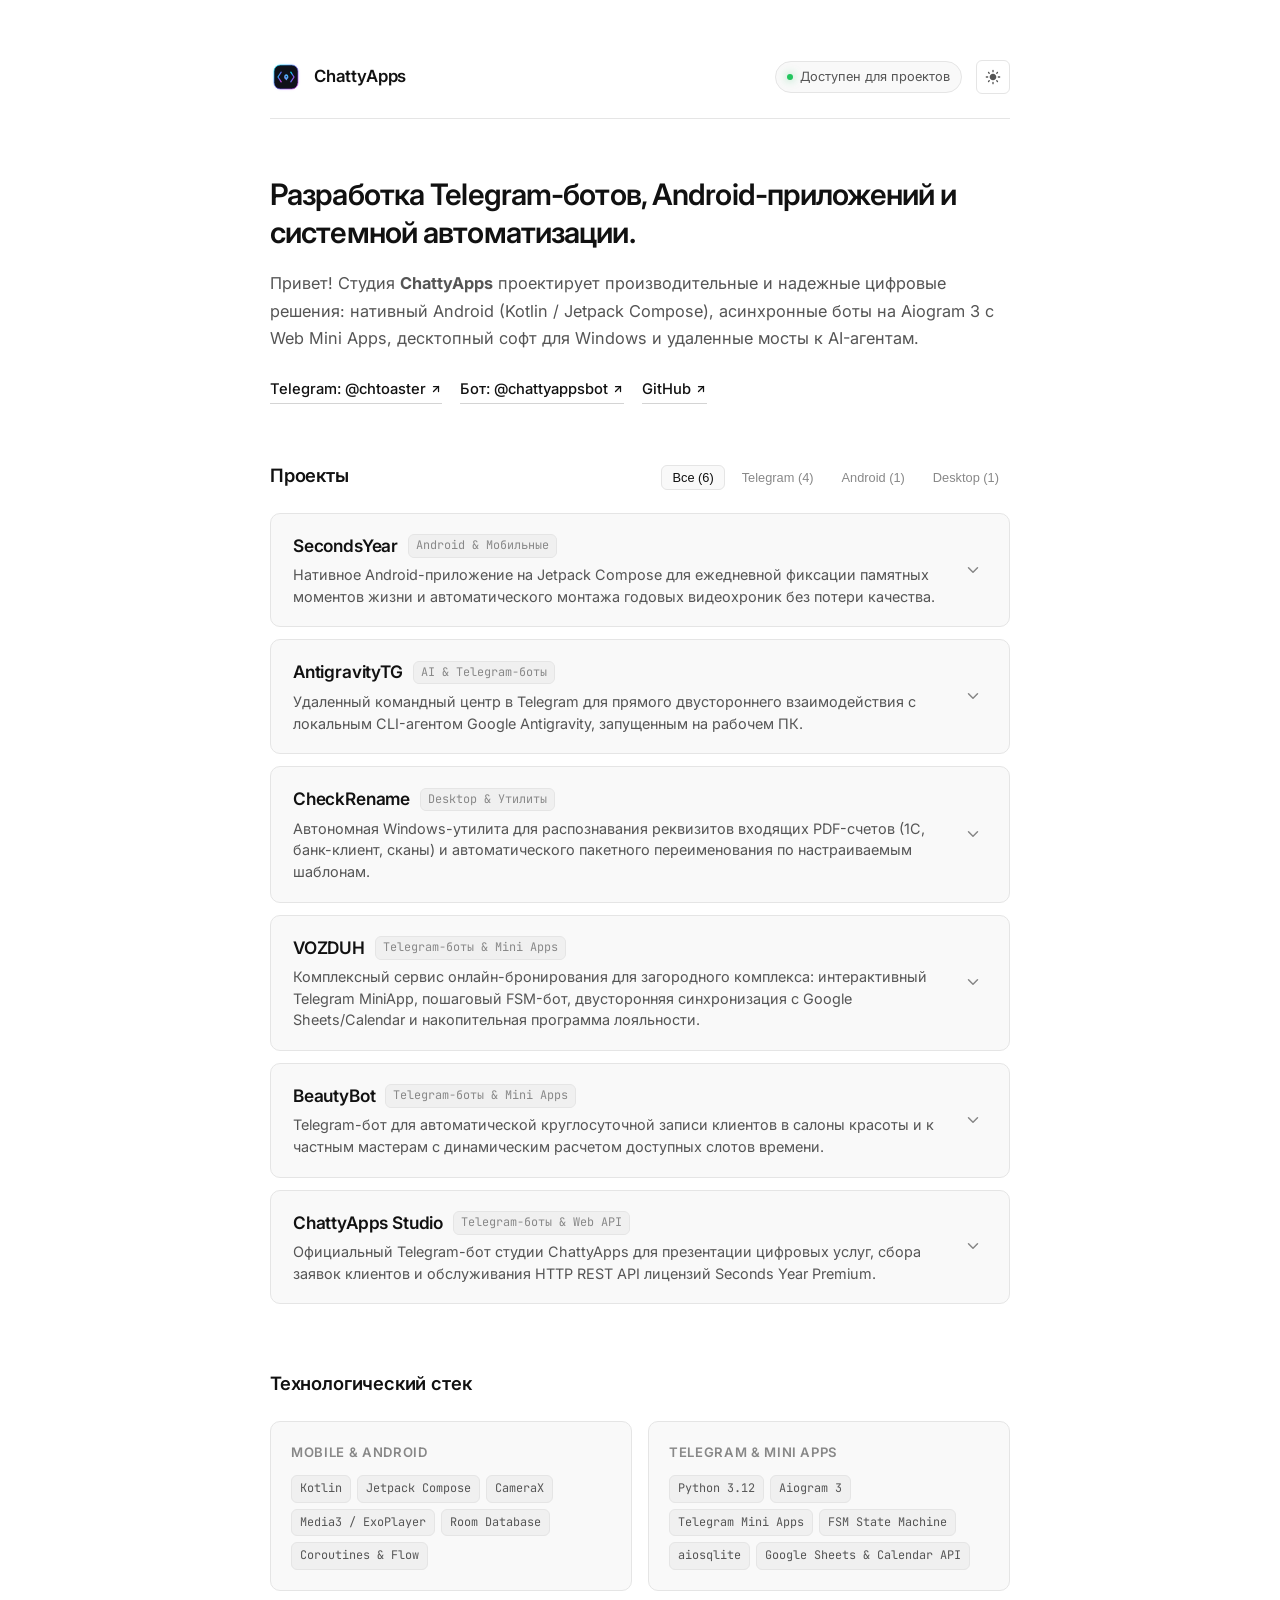
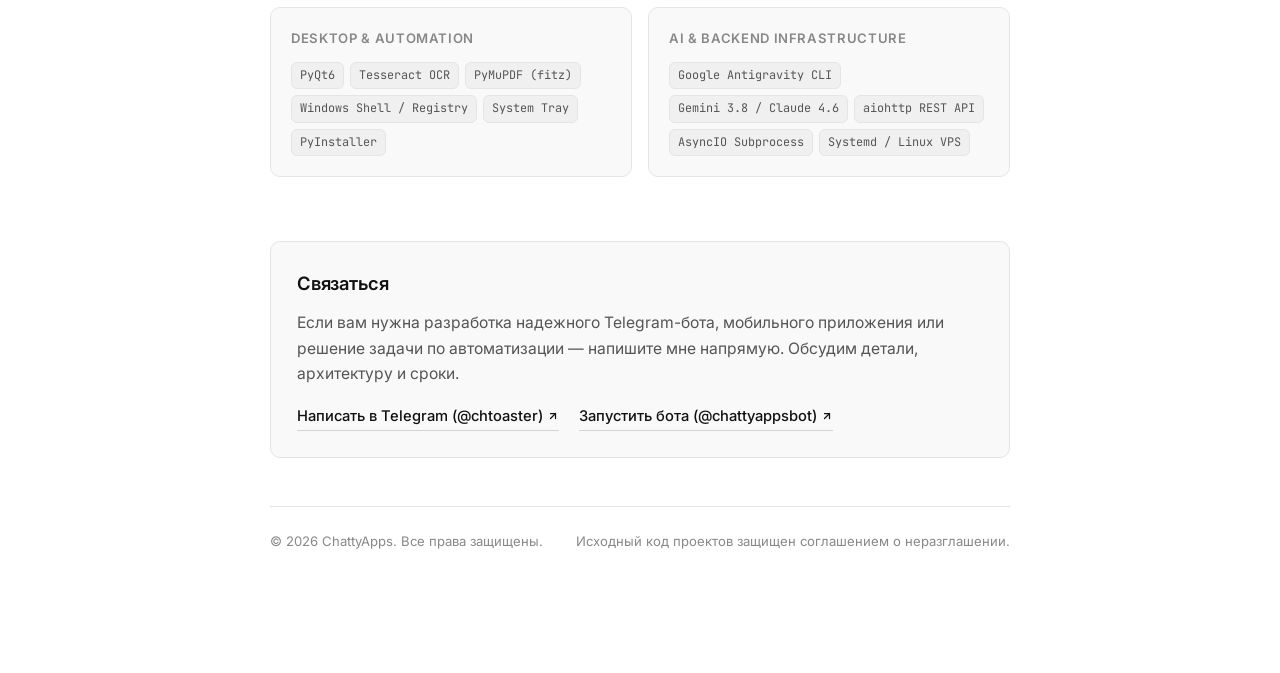
==== commit a268be73: "refactor: redesign portfolio into clean minimalist layout" ====
--- a/index.html
+++ b/index.html
@@ -3,17 +3,10 @@
 <head>
   <meta charset="UTF-8" />
   <meta name="viewport" content="width=device-width, initial-scale=1.0" />
-  <title>ChattyApps Studio — Разработка Telegram-ботов, Android-приложений и Автоматизации</title>
-  
-  <meta name="description" content="Портфолио студии разработки ChattyApps. Нативные приложения для Android (Jetpack Compose), интеллектуальные Telegram-боты, Mini Apps, десктопные утилиты и интеграция AI." />
-  <meta name="keywords" content="ChattyApps, разработка ботов, Telegram Mini App, Android разработка, Jetpack Compose, автоматизация бизнеса, Python, Kotlin, Antigravity, SecondsYear" />
-  <meta name="author" content="ChattyApps Studio" />
+  <title>ChattyApps — Разработка Telegram-ботов, Android и Автоматизации</title>
 
-  <!-- Open Graph -->
-  <meta property="og:title" content="ChattyApps Studio — Портфолио цифровых решений" />
-  <meta property="og:description" content="Создаем Telegram-ботов, Android-приложения, десктопный софт и AI-агентов. Ознакомьтесь с нашими флагманскими проектами." />
-  <meta property="og:type" content="website" />
-  <meta property="og:image" content="assets/logo.svg" />
+  <meta name="description" content="Минималистичное портфолио ChattyApps. Разработка нативных Android-приложений (Compose), Telegram-ботов, десктопных утилит и AI-интеграций." />
+  <meta name="author" content="ChattyApps" />
 
   <!-- Favicon -->
   <link rel="icon" type="image/svg+xml" href="assets/logo.svg" />
@@ -21,605 +14,181 @@
   <!-- Fonts -->
   <link rel="preconnect" href="https://fonts.googleapis.com" />
   <link rel="preconnect" href="https://fonts.gstatic.com" crossorigin />
-  <link href="https://fonts.googleapis.com/css2?family=Fira+Code:wght@400;500;600&family=Inter:wght@300;400;500;600;700;800;900&display=swap" rel="stylesheet" />
+  <link href="https://fonts.googleapis.com/css2?family=Inter:wght@400;500;600;700&family=JetBrains+Mono:wght@400;500&display=swap" rel="stylesheet" />
 
   <!-- Styles -->
   <link rel="stylesheet" href="styles.css" />
 </head>
 <body>
+  <div class="wrapper">
 
-  <!-- Background Canvas for Neural/Star Constellation -->
-  <canvas id="bg-canvas"></canvas>
+    <!-- Header -->
+    <header class="site-header">
+      <div class="brand">
+        <div class="brand-icon">
+          <img src="assets/logo.svg" alt="ChattyApps Logo" width="32" height="32" />
+        </div>
+        <span class="brand-name">ChattyApps</span>
+      </div>
 
-  <!-- Ambient Light Orbs -->
-  <div class="ambient-glow glow-top-left"></div>
-  <div class="ambient-glow glow-bottom-right"></div>
+      <div class="header-actions">
+        <div class="status-pill">
+          <span class="status-dot"></span>
+          <span>Доступен для проектов</span>
+        </div>
 
-  <!-- Header -->
-  <header class="site-header">
-    <div class="container nav-container">
-      <a href="#" class="brand-logo" aria-label="ChattyApps Studio Главная">
-        <div class="brand-icon">
-          <img src="assets/logo.svg" alt="ChattyApps Studio Logo" width="38" height="38" />
-        </div>
-        <span class="brand-name">Chatty<span class="gradient-cyan">Apps</span></span>
-        <span class="brand-tag">STUDIO</span>
-      </a>
-
-      <nav>
-        <ul class="nav-menu" id="nav-menu">
-          <li><a href="#projects" class="nav-link">Проекты</a></li>
-          <li><a href="#services" class="nav-link">Услуги & Стек</a></li>
-          <li><a href="#calculator" class="nav-link">Калькулятор</a></li>
-          <li><a href="#workflow" class="nav-link">Процесс</a></li>
-          <li><a href="#contact" class="nav-link">Контакты</a></li>
-        </ul>
-      </nav>
-
-      <div class="nav-actions">
-        <button id="theme-toggle" class="theme-toggle-btn" aria-label="Переключить тему оформления">
-          <svg class="sun-icon" viewBox="0 0 24 24" width="20" height="20">
+        <button id="theme-toggle" class="theme-btn" aria-label="Сменить тему">
+          <svg class="sun-icon" viewBox="0 0 24 24">
             <path d="M12 7c-2.76 0-5 2.24-5 5s2.24 5 5 5 5-2.24 5-5-2.24-5-5-5zM2 13h2c.55 0 1-.45 1-1s-.45-1-1-1H2c-.55 0-1 .45-1 1s.45 1 1 1zm18 0h2c.55 0 1-.45 1-1s-.45-1-1-1h-2c-.55 0-1 .45-1 1s.45 1 1 1zM11 2v2c0 .55.45 1 1 1s1-.45 1-1V2c0-.55-.45-1-1-1s-1 .45-1 1zm0 18v2c0 .55.45 1 1 1s1-.45 1-1v-2c0-.55-.45-1-1-1s-1 .45-1 1zM5.99 4.58c-.39-.39-1.03-.39-1.41 0s-.39 1.03 0 1.41l1.06 1.06c.39.39 1.03.39 1.41 0s.39-1.03 0-1.41L5.99 4.58zm12.37 12.37c-.39-.39-1.03-.39-1.41 0s-.39 1.03 0 1.41l1.06 1.06c.39.39 1.03.39 1.41 0s.39-1.03 0-1.41l-1.06-1.06zm1.06-10.96c.39-.39.39-1.03 0-1.41s-1.03-.39-1.41 0l-1.06 1.06c-.39.39-.39 1.03 0 1.41s1.03.39 1.41 0l1.06-1.06zM7.05 18.36c.39-.39.39-1.03 0-1.41s-1.03-.39-1.41 0l-1.06 1.06c-.39.39-.39 1.03 0 1.41s1.03.39 1.41 0l1.06-1.06z"/>
           </svg>
-          <svg class="moon-icon" viewBox="0 0 24 24" width="20" height="20">
+          <svg class="moon-icon" viewBox="0 0 24 24">
             <path d="M12.3 2a10 10 0 0 0-1.9 20 10 10 0 0 0 9.7-7.6 1 1 0 0 0-1.2-1.2 8 8 0 1 1-7.8-12.4 1 1 0 0 0 1.2-1.2A10 10 0 0 0 12.3 2z"/>
           </svg>
         </button>
+      </div>
+    </header>
 
-        <a href="https://t.me/chtoaster" target="_blank" rel="noopener noreferrer" class="btn btn-primary" style="padding: 10px 18px; font-size: 0.88rem;">
-          <span>Связаться</span>
+    <!-- Hero -->
+    <section class="hero">
+      <h1 class="hero-title">
+        Разработка Telegram-ботов, Android-приложений и системной автоматизации.
+      </h1>
+      <p class="hero-bio">
+        Привет! Студия <strong>ChattyApps</strong> проектирует производительные и надежные цифровые решения: нативный Android (Kotlin / Jetpack Compose), асинхронные боты на Aiogram 3 с Web Mini Apps, десктопный софт для Windows и удаленные мосты к AI-агентам.
+      </p>
+
+      <div class="hero-links">
+        <a href="https://t.me/chtoaster" target="_blank" rel="noopener noreferrer" class="link-arrow">
+          <span>Telegram: @chtoaster</span>
+          <svg width="12" height="12" viewBox="0 0 24 24" fill="none" stroke="currentColor" stroke-width="2.5" stroke-linecap="round" stroke-linejoin="round">
+            <line x1="7" y1="17" x2="17" y2="7"></line>
+            <polyline points="7 7 17 7 17 17"></polyline>
+          </svg>
         </a>
+        <a href="https://t.me/chattyappsbot" target="_blank" rel="noopener noreferrer" class="link-arrow">
+          <span>Бот: @chattyappsbot</span>
+          <svg width="12" height="12" viewBox="0 0 24 24" fill="none" stroke="currentColor" stroke-width="2.5" stroke-linecap="round" stroke-linejoin="round">
+            <line x1="7" y1="17" x2="17" y2="7"></line>
+            <polyline points="7 7 17 7 17 17"></polyline>
+          </svg>
+        </a>
+        <a href="https://github.com/chattytoaster" target="_blank" rel="noopener noreferrer" class="link-arrow">
+          <span>GitHub</span>
+          <svg width="12" height="12" viewBox="0 0 24 24" fill="none" stroke="currentColor" stroke-width="2.5" stroke-linecap="round" stroke-linejoin="round">
+            <line x1="7" y1="17" x2="17" y2="7"></line>
+            <polyline points="7 7 17 7 17 17"></polyline>
+          </svg>
+        </a>
+      </div>
+    </section>
 
-        <button class="mobile-menu-toggle" id="mobile-menu-toggle" aria-label="Открыть меню">
-          <svg width="24" height="24" viewBox="0 0 24 24" fill="none" stroke="currentColor" stroke-width="2" stroke-linecap="round" stroke-linejoin="round">
-            <line x1="3" y1="12" x2="21" y2="12"></line>
-            <line x1="3" y1="6" x2="21" y2="6"></line>
-            <line x1="3" y1="18" x2="21" y2="18"></line>
-          </svg>
-        </button>
+    <!-- Projects -->
+    <section class="section" id="projects">
+      <div class="section-head">
+        <h2 class="section-title">Проекты</h2>
+        <div class="filter-group">
+          <button class="filter-btn active" data-filter="all">Все (6)</button>
+          <button class="filter-btn" data-filter="telegram">Telegram (4)</button>
+          <button class="filter-btn" data-filter="android">Android (1)</button>
+          <button class="filter-btn" data-filter="desktop">Desktop (1)</button>
+        </div>
       </div>
-    </div>
-  </header>
 
-  <!-- Hero Section -->
-  <section class="hero-section">
-    <div class="container hero-content">
-      <div class="hero-text">
-        <div class="section-badge">
-          <span class="pulse-dot"></span>
-          <span>Full-Stack & Mobile Engineering Studio</span>
-        </div>
-        <h1 class="hero-title">
-          Создаем цифровые продукты, <span class="gradient-text">Telegram-ботов</span> и мобильные экосистемы
-        </h1>
-        <p class="hero-description">
-          Студия <strong>ChattyApps</strong> проектирует и запускает надежные технологические решения: от нативных приложений на Jetpack Compose и AI-агентов нового поколения до систем онлайн-бронирования и десктопной автоматизации для бизнеса.
-        </p>
+      <div class="projects-list" id="projects-list">
+        <!-- Rendered by script.js -->
+      </div>
+    </section>
 
-        <div class="hero-cta-group">
-          <a href="#projects" class="btn btn-primary">
-            <span>Смотреть проекты</span>
-            <svg width="18" height="18" viewBox="0 0 24 24" fill="none" stroke="currentColor" stroke-width="2.2" stroke-linecap="round" stroke-linejoin="round">
-              <line x1="5" y1="12" x2="19" y2="12"></line>
-              <polyline points="12 5 19 12 12 19"></polyline>
-            </svg>
-          </a>
-          <a href="#calculator" class="btn btn-secondary">
-            <span>Рассчитать проект</span>
-          </a>
-          <a href="https://t.me/chtoaster" target="_blank" rel="noopener noreferrer" class="btn btn-glow">
-            <span>Telegram: @chtoaster</span>
-          </a>
+    <!-- Stack -->
+    <section class="section">
+      <div class="section-head">
+        <h2 class="section-title">Технологический стек</h2>
+      </div>
+
+      <div class="stack-grid">
+        <div class="stack-group">
+          <div class="stack-group-title">Mobile & Android</div>
+          <div class="stack-items-list">
+            <span class="stack-pill">Kotlin</span>
+            <span class="stack-pill">Jetpack Compose</span>
+            <span class="stack-pill">CameraX</span>
+            <span class="stack-pill">Media3 / ExoPlayer</span>
+            <span class="stack-pill">Room Database</span>
+            <span class="stack-pill">Coroutines & Flow</span>
+          </div>
         </div>
 
-        <div class="hero-stats-grid">
-          <div class="stat-item">
-            <span class="stat-value gradient-cyan">6+</span>
-            <span class="stat-label">Проектов в продакшене</span>
+        <div class="stack-group">
+          <div class="stack-group-title">Telegram & Mini Apps</div>
+          <div class="stack-items-list">
+            <span class="stack-pill">Python 3.12</span>
+            <span class="stack-pill">Aiogram 3</span>
+            <span class="stack-pill">Telegram Mini Apps</span>
+            <span class="stack-pill">FSM State Machine</span>
+            <span class="stack-pill">aiosqlite</span>
+            <span class="stack-pill">Google Sheets & Calendar API</span>
           </div>
-          <div class="stat-item">
-            <span class="stat-value gradient-purple">100%</span>
-            <span class="stat-label">Асинхронный стек</span>
+        </div>
+
+        <div class="stack-group">
+          <div class="stack-group-title">Desktop & Automation</div>
+          <div class="stack-items-list">
+            <span class="stack-pill">PyQt6</span>
+            <span class="stack-pill">Tesseract OCR</span>
+            <span class="stack-pill">PyMuPDF (fitz)</span>
+            <span class="stack-pill">Windows Shell / Registry</span>
+            <span class="stack-pill">System Tray</span>
+            <span class="stack-pill">PyInstaller</span>
           </div>
-          <div class="stat-item">
-            <span class="stat-value" style="color: var(--accent-emerald);">99.9%</span>
-            <span class="stat-label">Отказоустойчивость</span>
-          </div>
-          <div class="stat-item">
-            <span class="stat-value" style="color: var(--accent-amber);">>10x</span>
-            <span class="stat-label">Ускорение процессов</span>
+        </div>
+
+        <div class="stack-group">
+          <div class="stack-group-title">AI & Backend Infrastructure</div>
+          <div class="stack-items-list">
+            <span class="stack-pill">Google Antigravity CLI</span>
+            <span class="stack-pill">Gemini 3.8 / Claude 4.6</span>
+            <span class="stack-pill">aiohttp REST API</span>
+            <span class="stack-pill">AsyncIO Subprocess</span>
+            <span class="stack-pill">Systemd / Linux VPS</span>
           </div>
         </div>
       </div>
+    </section>
 
-      <!-- Hero Visual Terminal Card -->
-      <div class="hero-visual">
-        <div class="hero-card-stack">
-          <div class="hero-card-header">
-            <div class="card-dots">
-              <span class="card-dot dot-red"></span>
-              <span class="card-dot dot-yellow"></span>
-              <span class="card-dot dot-green"></span>
-            </div>
-            <div class="terminal-title">chattyapps-stack.py</div>
-          </div>
-          <div class="terminal-body">
-            <div class="code-line"><span class="code-comment"># ChattyApps Core Technology Ecosystem</span></div>
-            <div class="code-line"><span class="code-keyword">from</span> chattyapps <span class="code-keyword">import</span> Studio, Ecosystem</div>
-            <div class="code-line">&nbsp;</div>
-            <div class="code-line">stack = {</div>
-            <div class="code-line">&nbsp;&nbsp;<span class="code-string">"mobile"</span>: [<span class="code-string">"Android"</span>, <span class="code-string">"Jetpack Compose"</span>, <span class="code-string">"Media3"</span>],</div>
-            <div class="code-line">&nbsp;&nbsp;<span class="code-string">"telegram"</span>: [<span class="code-string">"Aiogram 3"</span>, <span class="code-string">"Mini Apps"</span>, <span class="code-string">"FSM"</span>],</div>
-            <div class="code-line">&nbsp;&nbsp;<span class="code-string">"desktop"</span>: [<span class="code-string">"PyQt6"</span>, <span class="code-string">"Tesseract OCR"</span>, <span class="code-string">"WinShell"</span>],</div>
-            <div class="code-line">&nbsp;&nbsp;<span class="code-string">"ai_core"</span>: [<span class="code-string">"Antigravity CLI"</span>, <span class="code-string">"Gemini 3.8"</span>, <span class="code-string">"Claude"</span>]</div>
-            <div class="code-line">}</div>
-            <div class="code-line">&nbsp;</div>
-            <div class="code-line"><span class="code-func">launch_solution</span>(quality=<span class="code-var">100</span>, offline_capable=<span class="code-keyword">True</span>)</div>
-          </div>
-        </div>
+    <!-- Contact Box -->
+    <section class="contact-box">
+      <div class="section-head" style="margin-bottom: 12px;">
+        <h2 class="section-title">Связаться</h2>
+      </div>
+      <p class="contact-text">
+        Если вам нужна разработка надежного Telegram-бота, мобильного приложения или решение задачи по автоматизации — напишите мне напрямую. Обсудим детали, архитектуру и сроки.
+      </p>
+      <div class="contact-actions">
+        <a href="https://t.me/chtoaster" target="_blank" rel="noopener noreferrer" class="link-arrow">
+          <span>Написать в Telegram (@chtoaster)</span>
+          <svg width="12" height="12" viewBox="0 0 24 24" fill="none" stroke="currentColor" stroke-width="2.5" stroke-linecap="round" stroke-linejoin="round">
+            <line x1="7" y1="17" x2="17" y2="7"></line>
+            <polyline points="7 7 17 7 17 17"></polyline>
+          </svg>
+        </a>
+        <a href="https://t.me/chattyappsbot" target="_blank" rel="noopener noreferrer" class="link-arrow">
+          <span>Запустить бота (@chattyappsbot)</span>
+          <svg width="12" height="12" viewBox="0 0 24 24" fill="none" stroke="currentColor" stroke-width="2.5" stroke-linecap="round" stroke-linejoin="round">
+            <line x1="7" y1="17" x2="17" y2="7"></line>
+            <polyline points="7 7 17 7 17 17"></polyline>
+          </svg>
+        </a>
+      </div>
+    </section>
 
-        <div class="hero-badge-float">
-          <div class="float-icon">✓</div>
-          <div>
-            <div style="font-weight: 700; font-size: 0.92rem;">Seconds Year & Antigravity</div>
-            <div style="font-size: 0.76rem; color: var(--text-muted);">Проверенные архитектурные решения</div>
-          </div>
-        </div>
-      </div>
-    </div>
-  </section>
+    <!-- Footer -->
+    <footer class="site-footer">
+      <div>© 2026 ChattyApps. Все права защищены.</div>
+      <div>Исходный код проектов защищен соглашением о неразглашении.</div>
+    </footer>
 
-  <!-- Projects Showcase Section -->
-  <section class="projects-section" id="projects">
-    <div class="container">
-      <div class="section-header">
-        <div class="section-badge">
-          <span class="pulse-dot"></span>
-          <span>Портфолио проектов</span>
-        </div>
-        <h2 class="section-title">Наши реализованные кейсы</h2>
-        <p class="section-subtitle">
-          Реальные цифровые продукты студии: нативные мобильные приложения, продвинутые Telegram-боты, утилиты автоматизации бизнеса и AI-мосты.
-        </p>
-      </div>
-
-      <!-- Category Filter Tabs -->
-      <div class="filter-tabs">
-        <button class="filter-tab active" data-filter="all">Все проекты (6)</button>
-        <button class="filter-tab" data-filter="telegram">Telegram & Mini Apps (4)</button>
-        <button class="filter-tab" data-filter="android">Android & Мобильные (1)</button>
-        <button class="filter-tab" data-filter="desktop">Desktop & Автоматизация (1)</button>
-      </div>
-
-      <!-- Dynamic Projects Grid -->
-      <div class="projects-grid" id="projects-grid">
-        <!-- Rendered by script.js using projects-data.js -->
-      </div>
-    </div>
-  </section>
-
-  <!-- Services & Competencies Section -->
-  <section class="services-section" id="services">
-    <div class="container">
-      <div class="section-header">
-        <div class="section-badge">
-          <span class="pulse-dot"></span>
-          <span>Компетенции студии</span>
-        </div>
-        <h2 class="section-title">Что мы создаем для клиентов</h2>
-        <p class="section-subtitle">
-          Полный цикл разработки — от проектирования архитектуры и UI/UX до развертывания на серверах и публикации в магазинах приложений.
-        </p>
-      </div>
-
-      <div class="services-grid">
-        <!-- Service 1 -->
-        <div class="service-card">
-          <div class="service-icon-box">🤖</div>
-          <h3 class="service-title">Telegram-боты & Mini Apps</h3>
-          <p class="service-description">
-            Полнофункциональные боты на Aiogram 3 с интерактивными веб-интерфейсами (Telegram Mini Apps), базами данных и сценариями любой сложности.
-          </p>
-          <ul class="service-list">
-            <li>Веб-витрины и каталоги товаров</li>
-            <li>Интеграция с платежными шлюзами</li>
-            <li>Двусторонняя синхронизация с CRM и Google</li>
-            <li>Умные очереди и защита от перегрузок</li>
-          </ul>
-        </div>
-
-        <!-- Service 2 -->
-        <div class="service-card">
-          <div class="service-icon-box">📱</div>
-          <h3 class="service-title">Android-приложения (Compose)</h3>
-          <p class="service-description">
-            Нативная разработка под Android на современном стеке Kotlin + Jetpack Compose. Высочайшая производительность, плавная анимация и работа с мультимедиа.
-          </p>
-          <ul class="service-list">
-            <li>Кастомная работа с камерой (CameraX)</li>
-            <li>Аппаратный монтаж и обработка видео (Media3)</li>
-            <li>Полная автономность и работа без интернета</li>
-            <li>Адаптивный дизайн Material You / Material 3</li>
-          </ul>
-        </div>
-
-        <!-- Service 3 -->
-        <div class="service-card">
-          <div class="service-icon-box">💻</div>
-          <h3 class="service-title">Desktop-утилиты & Автоматизация</h3>
-          <p class="service-description">
-            Разработка прикладного программного обеспечения под Windows для оптимизации документооборота, извлечения данных и устранения рутины.
-          </p>
-          <ul class="service-list">
-            <li>Оптическое распознавание текста (Tesseract OCR)</li>
-            <li>Парсинг PDF, 1С, банковских выписок</li>
-            <li>Интеграция с контекстным меню Проводника (ПКМ)</li>
-            <li>Фоновые агенты в системном трее</li>
-          </ul>
-        </div>
-
-        <!-- Service 4 -->
-        <div class="service-card">
-          <div class="service-icon-box">🧠</div>
-          <h3 class="service-title">AI-интеграции & Cloud API</h3>
-          <p class="service-description">
-            Внедрение языковых моделей (Gemini, Claude, GPT) в бизнес-процессы, удаленные командные центры (Google Antigravity) и высокоскоростные REST API серверы.
-          </p>
-          <ul class="service-list">
-            <li>Интеграция LLM-агентов для анализа данных</li>
-            <li>Асинхронные бэкенды на Python (aiohttp, FastAPI)</li>
-            <li>Серверы лицензирования и биллинга</li>
-            <li>Безопасная архитектура с защитой данных</li>
-          </ul>
-        </div>
-      </div>
-    </div>
-  </section>
-
-  <!-- Interactive Project Cost Calculator -->
-  <section class="calculator-section" id="calculator">
-    <div class="container">
-      <div class="section-header">
-        <div class="section-badge">
-          <span class="pulse-dot"></span>
-          <span>Интерактивный расчет</span>
-        </div>
-        <h2 class="section-title">Калькулятор стоимости проекта</h2>
-        <p class="section-subtitle">
-          Выберите базовую платформу, требуемые модули и сроки, чтобы моментально получить предварительную вилку бюджета и ориентировочные сроки реализации.
-        </p>
-      </div>
-
-      <div class="calculator-card">
-        <!-- Configuration Controls -->
-        <div class="calc-controls">
-          <!-- Step 1 -->
-          <div class="calc-step">
-            <div class="calc-step-title">
-              <span class="calc-step-number">1</span>
-              <span>Выберите платформу проекта</span>
-            </div>
-            <div class="calc-options-grid">
-              <button type="button" class="calc-option-btn calc-platform-btn selected" data-platform="bot">
-                <span class="calc-option-name">🤖 Telegram-бот</span>
-                <span style="font-size: 0.8rem; color: var(--text-muted);">от 35 000 ₽</span>
-              </button>
-              <button type="button" class="calc-option-btn calc-platform-btn" data-platform="miniapp">
-                <span class="calc-option-name">🌐 Telegram Mini App</span>
-                <span style="font-size: 0.8rem; color: var(--text-muted);">от 60 000 ₽</span>
-              </button>
-              <button type="button" class="calc-option-btn calc-platform-btn" data-platform="android">
-                <span class="calc-option-name">📱 Android-приложение</span>
-                <span style="font-size: 0.8rem; color: var(--text-muted);">от 95 000 ₽</span>
-              </button>
-              <button type="button" class="calc-option-btn calc-platform-btn" data-platform="desktop">
-                <span class="calc-option-name">💻 Desktop Windows утилита</span>
-                <span style="font-size: 0.8rem; color: var(--text-muted);">от 45 000 ₽</span>
-              </button>
-            </div>
-          </div>
-
-          <!-- Step 2 -->
-          <div class="calc-step">
-            <div class="calc-step-title">
-              <span class="calc-step-number">2</span>
-              <span>Дополнительные модули и интеграции</span>
-            </div>
-            <div class="calc-checkbox-grid">
-              <label class="calc-checkbox-label">
-                <input type="checkbox" class="calc-feature-check" value="ai" />
-                <span>🧠 AI / LLM интеграция</span>
-              </label>
-              <label class="calc-checkbox-label">
-                <input type="checkbox" class="calc-feature-check" value="payments" />
-                <span>💳 Эквайринг и платежи</span>
-              </label>
-              <label class="calc-checkbox-label">
-                <input type="checkbox" class="calc-feature-check" value="crm" />
-                <span>📅 Google Calendar & CRM</span>
-              </label>
-              <label class="calc-checkbox-label">
-                <input type="checkbox" class="calc-feature-check" value="admin" />
-                <span>📊 Админ-панель и статистика</span>
-              </label>
-              <label class="calc-checkbox-label">
-                <input type="checkbox" class="calc-feature-check" value="ocr" />
-                <span>🔍 Компьютерное зрение / OCR</span>
-              </label>
-              <label class="calc-checkbox-label">
-                <input type="checkbox" class="calc-feature-check" value="api" />
-                <span>☁️ Выделенный REST API сервер</span>
-              </label>
-            </div>
-          </div>
-
-          <!-- Step 3 -->
-          <div class="calc-step">
-            <div class="calc-step-title">
-              <span class="calc-step-number">3</span>
-              <span>Срочность реализации</span>
-            </div>
-            <div style="display: flex; gap: 20px;">
-              <label style="display: flex; align-items: center; gap: 8px; font-size: 0.94rem; cursor: pointer;">
-                <input type="radio" name="calc-urgency" value="standard" checked style="accent-color: var(--accent-cyan);" />
-                <span>Стандартные сроки</span>
-              </label>
-              <label style="display: flex; align-items: center; gap: 8px; font-size: 0.94rem; cursor: pointer;">
-                <input type="radio" name="calc-urgency" value="urgent" style="accent-color: var(--accent-cyan);" />
-                <span>Срочный запуск (+35%)</span>
-              </label>
-            </div>
-          </div>
-        </div>
-
-        <!-- Real-Time Estimate Summary -->
-        <div class="calc-summary-box">
-          <div>
-            <h3 class="summary-title">Предварительный расчет</h3>
-            <div class="summary-row">
-              <span class="summary-row-label">Платформа:</span>
-              <span class="summary-row-value" id="calc-summary-platform">Telegram-бот</span>
-            </div>
-            <div class="summary-row">
-              <span class="summary-row-label">Выбранные модули:</span>
-              <span class="summary-row-value" id="calc-summary-features" style="text-align: right; max-width: 240px; font-size: 0.88rem;">Базовый набор</span>
-            </div>
-
-            <div class="summary-price-container">
-              <div class="summary-price-label">Ориентировочный бюджет</div>
-              <div class="summary-price-value" id="calc-summary-price">от 35 000 ₽</div>
-              <div class="summary-timeline" id="calc-summary-timeline">Ориентировочный срок: ~7 рабочих дней</div>
-            </div>
-          </div>
-
-          <div class="calc-actions">
-            <button type="button" class="btn btn-primary" id="calc-send-tg" style="width: 100%;">
-              <span>Обсудить бриф в Telegram</span>
-              <svg width="18" height="18" viewBox="0 0 24 24" fill="none" stroke="currentColor" stroke-width="2" stroke-linecap="round" stroke-linejoin="round">
-                <line x1="22" y1="2" x2="11" y2="13"></line>
-                <polygon points="22 2 15 22 11 13 2 9 22 2"></polygon>
-              </svg>
-            </button>
-            <button type="button" class="btn btn-secondary" id="calc-copy-brief" style="width: 100%;">
-              <span>Скопировать спецификацию</span>
-            </button>
-          </div>
-        </div>
-      </div>
-    </div>
-  </section>
-
-  <!-- Development Workflow Section -->
-  <section class="workflow-section" id="workflow">
-    <div class="container">
-      <div class="section-header">
-        <div class="section-badge">
-          <span class="pulse-dot"></span>
-          <span>Прозрачный процесс</span>
-        </div>
-        <h2 class="section-title">Как мы работаем над проектами</h2>
-        <p class="section-subtitle">
-          Четкая этапность без скрытых платежей: вы всегда знаете, на каком этапе находится разработка и что будет получено в результате.
-        </p>
-      </div>
-
-      <div class="workflow-steps">
-        <div class="step-card">
-          <div class="step-number">01</div>
-          <h3 class="step-title">Анализ & ТЗ</h3>
-          <p class="step-desc">
-            Детально изучаем бизнес-задачу, прорабатываем пользовательские сценарии и формируем согласованное техническое задание.
-          </p>
-        </div>
-        <div class="step-card">
-          <div class="step-number">02</div>
-          <h3 class="step-title">Прототип & Архитектура</h3>
-          <p class="step-desc">
-            Проектируем схему базы данных, интерфейс (UI/UX) и архитектурный каркас для максимальной скорости и расширяемости.
-          </p>
-        </div>
-        <div class="step-card">
-          <div class="step-number">03</div>
-          <h3 class="step-title">Разработка</h3>
-          <p class="step-desc">
-            Пишем чистый, типизированный асинхронный код с непрерывной демонстрацией промежуточных результатов в тестовом окружении.
-          </p>
-        </div>
-        <div class="step-card">
-          <div class="step-number">04</div>
-          <h3 class="step-title">Тестирование</h3>
-          <p class="step-desc">
-            Проверяем граничные условия, нагрузочную устойчивость, работу при плохой связи и корректность обработки ошибок.
-          </p>
-        </div>
-        <div class="step-card">
-          <div class="step-number">05</div>
-          <h3 class="step-title">Деплой & Гарантия</h3>
-          <p class="step-desc">
-            Развертываем решение на сервере, настраиваем автозапуск через Systemd, передаем документацию и обеспечиваем техподдержку.
-          </p>
-        </div>
-      </div>
-    </div>
-  </section>
-
-  <!-- Contact & CTA Section -->
-  <section class="contact-section" id="contact">
-    <div class="container">
-      <div class="contact-wrapper">
-        <div class="contact-info">
-          <div class="section-badge" style="margin-bottom: 12px;">
-            <span class="pulse-dot"></span>
-            <span>Прямой контакт</span>
-          </div>
-          <h2 class="contact-info-title">Готовы обсудить ваш проект?</h2>
-          <p class="contact-info-desc">
-            Напишите нам напрямую в Telegram для быстрой оценки задачи или заполните форму, и мы свяжемся с вами в течение 30 минут.
-          </p>
-
-          <div class="contact-methods">
-            <a href="https://t.me/chtoaster" target="_blank" rel="noopener noreferrer" class="contact-method-item">
-              <div class="contact-method-icon">💬</div>
-              <div class="contact-method-meta">
-                <span class="contact-method-label">Telegram основателя</span>
-                <span class="contact-method-val">@chtoaster</span>
-              </div>
-            </a>
-
-            <a href="https://t.me/chattyappsbot" target="_blank" rel="noopener noreferrer" class="contact-method-item">
-              <div class="contact-method-icon">🤖</div>
-              <div class="contact-method-meta">
-                <span class="contact-method-label">Официальный бот студии</span>
-                <span class="contact-method-val">@chattyappsbot</span>
-              </div>
-            </a>
-
-            <div class="contact-method-item">
-              <div class="contact-method-icon">⏱</div>
-              <div class="contact-method-meta">
-                <span class="contact-method-label">График связи</span>
-                <span class="contact-method-val">Ежедневно 09:00 — 22:00 (МСК)</span>
-              </div>
-            </div>
-          </div>
-        </div>
-
-        <!-- Contact Form -->
-        <form class="contact-form" id="contact-form">
-          <div class="form-group">
-            <label for="form-name" class="form-label">Ваше имя *</label>
-            <input type="text" id="form-name" class="form-input" placeholder="Например, Александр" required />
-          </div>
-
-          <div class="form-group">
-            <label for="form-contact" class="form-label">Telegram или телефон *</label>
-            <input type="text" id="form-contact" class="form-input" placeholder="@username или +7 (999) 000-00-00" required />
-          </div>
-
-          <div class="form-group">
-            <label for="form-type" class="form-label">Тип интересующей разработки</label>
-            <select id="form-type" class="form-select">
-              <option value="Telegram-бот">Telegram-бот под ключ</option>
-              <option value="Telegram Mini App">Telegram Mini App (WebApp)</option>
-              <option value="Android-приложение">Нативное Android-приложение</option>
-              <option value="Desktop-утилита Windows">Desktop-утилита Windows / Автоматизация</option>
-              <option value="AI / LLM интеграция">Интеграция AI / Нейросетей</option>
-              <option value="Комплексная экосистема">Комплексная экосистема под ключ</option>
-            </select>
-          </div>
-
-          <div class="form-group">
-            <label for="form-message" class="form-label">Краткое описание задачи</label>
-            <textarea id="form-message" class="form-textarea" placeholder="Расскажите в двух словах о вашей идее или функционале..."></textarea>
-          </div>
-
-          <button type="submit" class="btn btn-primary" style="padding: 16px; font-size: 1.05rem;">
-            <span>Отправить заявку в Telegram</span>
-            <svg width="20" height="20" viewBox="0 0 24 24" fill="none" stroke="currentColor" stroke-width="2.2" stroke-linecap="round" stroke-linejoin="round">
-              <line x1="22" y1="2" x2="11" y2="13"></line>
-              <polygon points="22 2 15 22 11 13 2 9 22 2"></polygon>
-            </svg>
-          </button>
-        </form>
-      </div>
-    </div>
-  </section>
-
-  <!-- Deep-Dive Project Modal Overlay -->
-  <div class="modal-overlay" id="project-modal-overlay">
-    <div class="modal-container">
-      <div class="modal-header">
-        <div class="modal-title-wrap">
-          <span class="modal-badge" id="modal-project-badge">КАТЕГОРИЯ</span>
-          <h2 class="modal-title" id="modal-project-title">Название проекта</h2>
-        </div>
-        <button class="modal-close-btn" id="modal-close-btn" aria-label="Закрыть модальное окно">✕</button>
-      </div>
-      <div class="modal-body" id="modal-dynamic-content">
-        <!-- Injected dynamically via script.js -->
-      </div>
-    </div>
   </div>
 
-  <!-- Footer -->
-  <footer class="site-footer">
-    <div class="container">
-      <div class="footer-top">
-        <div>
-          <div class="brand-logo" style="margin-bottom: 8px;">
-            <div class="brand-icon" style="width: 32px; height: 32px;">
-              <img src="assets/logo.svg" alt="ChattyApps Logo" width="32" height="32" />
-            </div>
-            <span class="brand-name">Chatty<span class="gradient-cyan">Apps</span></span>
-          </div>
-          <p class="footer-brand-desc">
-            Проектирование и создание масштабируемых программных решений: Telegram-боты, Android-приложения, Windows-автоматизация и AI-агенты.
-          </p>
-        </div>
-
-        <div>
-          <h4 class="footer-heading">Проекты</h4>
-          <ul class="footer-links">
-            <li><a href="#projects" class="footer-link">SecondsYear (Android)</a></li>
-            <li><a href="#projects" class="footer-link">AntigravityTG (AI Bridge)</a></li>
-            <li><a href="#projects" class="footer-link">CheckRename (Desktop)</a></li>
-            <li><a href="#projects" class="footer-link">VOZDUH (Booking MiniApp)</a></li>
-            <li><a href="#projects" class="footer-link">BeautyBot (Online CRM)</a></li>
-            <li><a href="#projects" class="footer-link">ChattyApps Studio Bot</a></li>
-          </ul>
-        </div>
-
-        <div>
-          <h4 class="footer-heading">Навигация</h4>
-          <ul class="footer-links">
-            <li><a href="#projects" class="footer-link">Кейсы студии</a></li>
-            <li><a href="#services" class="footer-link">Услуги и технологии</a></li>
-            <li><a href="#calculator" class="footer-link">Калькулятор проекта</a></li>
-            <li><a href="#workflow" class="footer-link">Этапы работы</a></li>
-            <li><a href="#contact" class="footer-link">Контакты</a></li>
-          </ul>
-        </div>
-
-        <div>
-          <h4 class="footer-heading">Связь</h4>
-          <ul class="footer-links">
-            <li><a href="https://t.me/chtoaster" target="_blank" rel="noopener noreferrer" class="footer-link">Telegram: @chtoaster</a></li>
-            <li><a href="https://t.me/chattyappsbot" target="_blank" rel="noopener noreferrer" class="footer-link">Бот: @chattyappsbot</a></li>
-            <li style="margin-top: 10px; font-size: 0.82rem; color: var(--text-muted);">
-              Сайт не собирает персональные данные без вашего согласия.
-            </li>
-          </ul>
-        </div>
-      </div>
-
-      <div class="footer-bottom">
-        <div>© 2026 ChattyApps Studio. Все права защищены.</div>
-        <div>Спроектировано для высокой надежности и конверсии.</div>
-      </div>
-    </div>
-  </footer>
-
-  <!-- Scripts -->
   <script src="projects-data.js"></script>
   <script src="script.js"></script>
 </body>
--- a/styles.css
+++ b/styles.css
@@ -1,90 +1,60 @@
 /* ==========================================================================
-   ChattyApps Portfolio — Modern High-Performance Design System
+   ChattyApps — Minimalist Engineering Portfolio
+   Clean, typography-focused, craft-driven design
    ========================================================================== */
 
 :root {
-  /* Color Palette - Dark Mode (Default) */
-  --bg-primary: #080a11;
-  --bg-secondary: #0f1322;
-  --bg-tertiary: #161b2e;
-  --bg-card: rgba(18, 23, 39, 0.72);
-  --bg-card-hover: rgba(26, 33, 56, 0.88);
-  --bg-card-solid: #131726;
-  --bg-glass: rgba(15, 19, 34, 0.75);
-  --bg-input: rgba(12, 16, 28, 0.8);
-
-  --border-subtle: rgba(255, 255, 255, 0.08);
-  --border-medium: rgba(255, 255, 255, 0.16);
-  --border-glow: rgba(0, 240, 255, 0.35);
-
-  --text-primary: #f8fafc;
-  --text-secondary: #94a3b8;
-  --text-muted: #64748b;
-  --text-inverted: #080a11;
-
-  --accent-cyan: #00f0ff;
-  --accent-cyan-rgb: 0, 240, 255;
-  --accent-purple: #8b5cf6;
-  --accent-purple-rgb: 139, 92, 246;
-  --accent-indigo: #6366f1;
-  --accent-indigo-rgb: 99, 102, 241;
-  --accent-emerald: #10b981;
-  --accent-emerald-rgb: 16, 185, 129;
-  --accent-amber: #f59e0b;
-  --accent-rose: #f43f5e;
-
-  --gradient-brand: linear-gradient(135deg, #00f0ff 0%, #6366f1 50%, #d946ef 100%);
-  --gradient-cyan-indigo: linear-gradient(135deg, #00f0ff 0%, #6366f1 100%);
-  --gradient-card: linear-gradient(145deg, rgba(255, 255, 255, 0.05) 0%, rgba(255, 255, 255, 0.01) 100%);
-
-  --shadow-sm: 0 2px 8px rgba(0, 0, 0, 0.3);
-  --shadow-md: 0 8px 24px rgba(0, 0, 0, 0.45);
-  --shadow-lg: 0 16px 40px rgba(0, 0, 0, 0.6);
-  --shadow-glow: 0 0 40px rgba(0, 240, 255, 0.18);
-  --shadow-purple-glow: 0 0 40px rgba(139, 92, 246, 0.2);
-
-  --radius-sm: 8px;
-  --radius-md: 14px;
-  --radius-lg: 20px;
-  --radius-xl: 28px;
+  /* Dark Mode (Default) - Pure Monochrome & Subtlety */
+  --bg-body: #000000;
+  --bg-surface: #0a0a0a;
+  --bg-surface-hover: #141414;
+  --bg-surface-active: #1c1c1c;
+  --bg-badge: #141414;
+
+  --border-subtle: #1c1c1c;
+  --border-medium: #282828;
+  --border-active: #404040;
+
+  --text-primary: #ededed;
+  --text-secondary: #8e8e8e;
+  --text-muted: #5a5a5a;
+  --text-link: #ffffff;
+
+  --accent-green: #22c55e;
+  --accent-blue: #3b82f6;
+
+  --font-sans: 'Inter', -apple-system, BlinkMacSystemFont, 'Segoe UI', Roboto, Helvetica, Arial, sans-serif;
+  --font-mono: 'JetBrains Mono', 'Fira Code', Consolas, monospace;
+
+  --radius-sm: 6px;
+  --radius-md: 10px;
+  --radius-lg: 16px;
   --radius-full: 9999px;
 
-  --transition-fast: 0.18s cubic-bezier(0.4, 0, 0.2, 1);
-  --transition-normal: 0.3s cubic-bezier(0.4, 0, 0.2, 1);
-  --transition-spring: 0.5s cubic-bezier(0.175, 0.885, 0.32, 1.275);
-
-  --container-width: 1240px;
-  --header-height: 76px;
-}
-
-/* Light Theme Variables */
+  --content-max-width: 740px;
+  --transition: 0.18s ease;
+}
+
+/* Light Mode */
 body.light-theme {
-  --bg-primary: #f8fafc;
-  --bg-secondary: #f1f5f9;
-  --bg-tertiary: #e2e8f0;
-  --bg-card: rgba(255, 255, 255, 0.82);
-  --bg-card-hover: rgba(255, 255, 255, 0.95);
-  --bg-card-solid: #ffffff;
-  --bg-glass: rgba(248, 250, 252, 0.85);
-  --bg-input: #ffffff;
-
-  --border-subtle: rgba(0, 0, 0, 0.08);
-  --border-medium: rgba(0, 0, 0, 0.14);
-  --border-glow: rgba(99, 102, 241, 0.3);
-
-  --text-primary: #0f172a;
-  --text-secondary: #475569;
-  --text-muted: #64748b;
-  --text-inverted: #f8fafc;
-
-  --shadow-sm: 0 2px 8px rgba(0, 0, 0, 0.06);
-  --shadow-md: 0 8px 24px rgba(0, 0, 0, 0.08);
-  --shadow-lg: 0 16px 40px rgba(0, 0, 0, 0.12);
-  --shadow-glow: 0 0 35px rgba(99, 102, 241, 0.12);
-}
-
-/* ==========================================================================
-   Base & Reset
+  --bg-body: #ffffff;
+  --bg-surface: #f9f9f9;
+  --bg-surface-hover: #f1f1f1;
+  --bg-surface-active: #e8e8e8;
+  --bg-badge: #f0f0f0;
+
+  --border-subtle: #e5e5e5;
+  --border-medium: #d4d4d4;
+  --border-active: #a3a3a3;
+
+  --text-primary: #111111;
+  --text-secondary: #555555;
+  --text-muted: #888888;
+  --text-link: #000000;
+}
+
+/* ==========================================================================
+   Base
    ========================================================================== */
 
 *, *::before, *::after {
@@ -94,263 +64,58 @@
 }
 
 html {
+  font-size: 16px;
   scroll-behavior: smooth;
-  font-size: 16px;
   -webkit-font-smoothing: antialiased;
   -moz-osx-font-smoothing: grayscale;
 }
 
 body {
-  font-family: 'Inter', -apple-system, BlinkMacSystemFont, 'Segoe UI', Roboto, Oxygen, Ubuntu, Cantarell, sans-serif;
-  background-color: var(--bg-primary);
-  color: var(--text-primary);
-  line-height: 1.6;
-  overflow-x: hidden;
-  transition: background-color var(--transition-normal), color var(--transition-normal);
-  position: relative;
-  min-height: 100vh;
-}
-
-/* Background Canvas */
-#bg-canvas {
-  position: fixed;
-  top: 0;
-  left: 0;
-  width: 100%;
-  height: 100%;
-  pointer-events: none;
-  z-index: 0;
-  opacity: 0.65;
-}
-
-/* Ambient Ambient Gradient Orbs */
-.ambient-glow {
-  position: fixed;
-  border-radius: 50%;
-  filter: blur(140px);
-  pointer-events: none;
-  z-index: 0;
-  opacity: 0.35;
-}
-
-.glow-top-left {
-  top: -10%;
-  left: -10%;
-  width: 600px;
-  height: 600px;
-  background: radial-gradient(circle, rgba(0, 240, 255, 0.4) 0%, transparent 70%);
-}
-
-.glow-bottom-right {
-  bottom: 10%;
-  right: -10%;
-  width: 700px;
-  height: 700px;
-  background: radial-gradient(circle, rgba(139, 92, 246, 0.35) 0%, transparent 70%);
-}
-
-.container {
-  width: 100%;
-  max-width: var(--container-width);
+  font-family: var(--font-sans);
+  background-color: var(--bg-body);
+  color: var(--text-primary);
+  line-height: 1.65;
+  padding: 60px 24px 120px 24px;
+  transition: background-color var(--transition), color var(--transition);
+}
+
+.wrapper {
+  max-width: var(--content-max-width);
   margin: 0 auto;
-  padding: 0 24px;
-  position: relative;
-  z-index: 1;
-}
-
-/* ==========================================================================
-   Typography & Common Elements
-   ========================================================================== */
-
-h1, h2, h3, h4, h5, h6 {
-  font-weight: 700;
-  line-height: 1.25;
-  color: var(--text-primary);
-  letter-spacing: -0.02em;
 }
 
 a {
   color: inherit;
   text-decoration: none;
-  transition: color var(--transition-fast);
-}
-
-.gradient-text {
-  background: var(--gradient-brand);
-  -webkit-background-clip: text;
-  -webkit-text-fill-color: transparent;
-  background-clip: text;
-  display: inline-block;
-}
-
-.gradient-cyan {
-  background: linear-gradient(135deg, #00f0ff 0%, #38bdf8 100%);
-  -webkit-background-clip: text;
-  -webkit-text-fill-color: transparent;
-  background-clip: text;
-}
-
-.gradient-purple {
-  background: linear-gradient(135deg, #a855f7 0%, #6366f1 100%);
-  -webkit-background-clip: text;
-  -webkit-text-fill-color: transparent;
-  background-clip: text;
-}
-
-.section-badge {
-  display: inline-flex;
-  align-items: center;
-  gap: 8px;
-  padding: 6px 14px;
-  border-radius: var(--radius-full);
-  background: rgba(0, 240, 255, 0.08);
-  border: 1px solid rgba(0, 240, 255, 0.25);
-  color: var(--accent-cyan);
-  font-size: 0.82rem;
-  font-weight: 600;
-  text-transform: uppercase;
-  letter-spacing: 0.06em;
-  margin-bottom: 16px;
-}
-
-body.light-theme .section-badge {
-  background: rgba(99, 102, 241, 0.08);
-  border-color: rgba(99, 102, 241, 0.25);
-  color: var(--accent-indigo);
-}
-
-.section-badge .pulse-dot {
-  width: 7px;
-  height: 7px;
-  border-radius: 50%;
-  background-color: var(--accent-cyan);
-  box-shadow: 0 0 10px var(--accent-cyan);
-  animation: pulse 2s infinite;
-}
-
-@keyframes pulse {
-  0% { transform: scale(0.95); opacity: 0.7; }
-  50% { transform: scale(1.3); opacity: 1; }
-  100% { transform: scale(0.95); opacity: 0.7; }
-}
-
-.section-header {
-  text-align: center;
-  max-width: 720px;
-  margin: 0 auto 56px auto;
-}
-
-.section-title {
-  font-size: 2.5rem;
-  margin-bottom: 16px;
-}
-
-.section-subtitle {
-  font-size: 1.12rem;
-  color: var(--text-secondary);
-  line-height: 1.6;
-}
-
-/* Common Buttons */
-.btn {
-  display: inline-flex;
+  transition: color var(--transition), opacity var(--transition);
+}
+
+/* ==========================================================================
+   Header
+   ========================================================================== */
+
+.site-header {
+  display: flex;
+  align-items: center;
+  justify-content: space-between;
+  margin-bottom: 56px;
+  padding-bottom: 24px;
+  border-bottom: 1px solid var(--border-subtle);
+}
+
+.brand {
+  display: flex;
+  align-items: center;
+  gap: 12px;
+}
+
+.brand-icon {
+  width: 32px;
+  height: 32px;
+  border-radius: var(--radius-sm);
+  display: flex;
   align-items: center;
   justify-content: center;
-  gap: 10px;
-  padding: 13px 26px;
-  border-radius: var(--radius-md);
-  font-weight: 600;
-  font-size: 0.98rem;
-  cursor: pointer;
-  transition: all var(--transition-normal);
-  border: none;
-  outline: none;
-  text-decoration: none;
-  white-space: nowrap;
-}
-
-.btn-primary {
-  background: var(--gradient-cyan-indigo);
-  color: #ffffff;
-  box-shadow: 0 4px 18px rgba(0, 240, 255, 0.3);
-  position: relative;
-  overflow: hidden;
-}
-
-.btn-primary:hover {
-  transform: translateY(-2px);
-  box-shadow: 0 8px 25px rgba(0, 240, 255, 0.45);
-}
-
-.btn-secondary {
-  background: var(--bg-card);
-  color: var(--text-primary);
-  border: 1px solid var(--border-medium);
-  backdrop-filter: blur(10px);
-}
-
-.btn-secondary:hover {
-  background: var(--bg-card-hover);
-  border-color: var(--accent-cyan);
-  color: var(--accent-cyan);
-  transform: translateY(-2px);
-}
-
-.btn-glow {
-  background: rgba(0, 240, 255, 0.12);
-  color: var(--accent-cyan);
-  border: 1px solid rgba(0, 240, 255, 0.3);
-}
-
-.btn-glow:hover {
-  background: var(--accent-cyan);
-  color: #080a11;
-  box-shadow: 0 0 20px rgba(0, 240, 255, 0.5);
-  transform: translateY(-2px);
-}
-
-/* ==========================================================================
-   Header & Navigation
-   ========================================================================== */
-
-.site-header {
-  position: fixed;
-  top: 0;
-  left: 0;
-  width: 100%;
-  height: var(--header-height);
-  background: var(--bg-glass);
-  backdrop-filter: blur(16px);
-  -webkit-backdrop-filter: blur(16px);
-  border-bottom: 1px solid var(--border-subtle);
-  z-index: 100;
-  transition: background-color var(--transition-normal), border-color var(--transition-normal);
-}
-
-.nav-container {
-  display: flex;
-  align-items: center;
-  justify-content: space-between;
-  height: 100%;
-}
-
-.brand-logo {
-  display: flex;
-  align-items: center;
-  gap: 12px;
-  font-weight: 800;
-  font-size: 1.35rem;
-  letter-spacing: -0.03em;
-}
-
-.brand-icon {
-  width: 38px;
-  height: 38px;
-  display: flex;
-  align-items: center;
-  justify-content: center;
-  border-radius: 10px;
-  filter: drop-shadow(0 0 10px rgba(0, 240, 255, 0.4));
 }
 
 .brand-icon img, .brand-icon svg {
@@ -359,83 +124,60 @@
 }
 
 .brand-name {
-  color: var(--text-primary);
-}
-
-.brand-tag {
-  font-size: 0.72rem;
-  background: rgba(0, 240, 255, 0.15);
-  color: var(--accent-cyan);
-  padding: 2px 7px;
+  font-weight: 600;
+  font-size: 1.05rem;
+  letter-spacing: -0.01em;
+}
+
+.header-actions {
+  display: flex;
+  align-items: center;
+  gap: 14px;
+}
+
+.status-pill {
+  display: inline-flex;
+  align-items: center;
+  gap: 7px;
+  font-size: 0.8rem;
+  color: var(--text-secondary);
+  background: var(--bg-surface);
+  border: 1px solid var(--border-subtle);
+  padding: 4px 11px;
   border-radius: var(--radius-full);
-  margin-left: 6px;
-  font-weight: 600;
-  vertical-align: middle;
-}
-
-.nav-menu {
-  display: flex;
-  align-items: center;
-  gap: 30px;
-  list-style: none;
-}
-
-.nav-link {
-  font-size: 0.94rem;
-  font-weight: 500;
-  color: var(--text-secondary);
-  position: relative;
-  padding: 6px 0;
-}
-
-.nav-link:hover, .nav-link.active {
-  color: var(--accent-cyan);
-}
-
-body.light-theme .nav-link:hover,
-body.light-theme .nav-link.active {
-  color: var(--accent-indigo);
-}
-
-.nav-link.active::after {
-  content: '';
-  position: absolute;
-  bottom: -2px;
-  left: 0;
-  width: 100%;
-  height: 2px;
-  background: var(--gradient-cyan-indigo);
-  border-radius: 2px;
-}
-
-.nav-actions {
-  display: flex;
-  align-items: center;
-  gap: 14px;
-}
-
-.theme-toggle-btn {
-  background: var(--bg-card);
-  border: 1px solid var(--border-medium);
-  width: 40px;
-  height: 40px;
-  border-radius: var(--radius-md);
+}
+
+.status-dot {
+  width: 6px;
+  height: 6px;
+  border-radius: 50%;
+  background-color: var(--accent-green);
+  box-shadow: 0 0 8px rgba(34, 197, 94, 0.6);
+}
+
+.theme-btn {
+  background: transparent;
+  border: 1px solid var(--border-subtle);
+  border-radius: var(--radius-sm);
+  width: 34px;
+  height: 34px;
   display: flex;
   align-items: center;
   justify-content: center;
   cursor: pointer;
-  color: var(--text-primary);
-  transition: all var(--transition-fast);
-}
-
-.theme-toggle-btn:hover {
-  border-color: var(--accent-cyan);
-  transform: scale(1.05);
-}
-
-.theme-toggle-btn svg {
-  width: 20px;
-  height: 20px;
+  color: var(--text-secondary);
+  transition: all var(--transition);
+}
+
+.theme-btn:hover {
+  color: var(--text-primary);
+  border-color: var(--border-medium);
+  background: var(--bg-surface);
+}
+
+.theme-btn svg {
+  width: 16px;
+  height: 16px;
   fill: currentColor;
 }
 
@@ -444,1363 +186,389 @@
 body.light-theme .sun-icon { display: block; }
 body.light-theme .moon-icon { display: none; }
 
-.mobile-menu-toggle {
-  display: none;
-  background: none;
-  border: none;
-  color: var(--text-primary);
+/* ==========================================================================
+   Hero / Intro
+   ========================================================================== */
+
+.hero {
+  margin-bottom: 56px;
+}
+
+.hero-title {
+  font-size: 1.85rem;
+  font-weight: 600;
+  letter-spacing: -0.03em;
+  line-height: 1.3;
+  margin-bottom: 18px;
+  color: var(--text-primary);
+}
+
+.hero-bio {
+  font-size: 1.02rem;
+  color: var(--text-secondary);
+  line-height: 1.7;
+  margin-bottom: 24px;
+}
+
+.hero-links {
+  display: flex;
+  align-items: center;
+  gap: 18px;
+  flex-wrap: wrap;
+}
+
+.link-arrow {
+  display: inline-flex;
+  align-items: center;
+  gap: 4px;
+  font-size: 0.92rem;
+  font-weight: 500;
+  color: var(--text-primary);
+  padding-bottom: 2px;
+  border-bottom: 1px solid var(--border-medium);
+  transition: all var(--transition);
+}
+
+.link-arrow:hover {
+  border-bottom-color: var(--text-primary);
+  color: var(--text-link);
+}
+
+.link-arrow svg {
+  transition: transform var(--transition);
+}
+
+.link-arrow:hover svg {
+  transform: translate(2px, -2px);
+}
+
+/* ==========================================================================
+   Section Headers & Tabs
+   ========================================================================== */
+
+.section {
+  margin-bottom: 64px;
+}
+
+.section-head {
+  display: flex;
+  align-items: baseline;
+  justify-content: space-between;
+  margin-bottom: 22px;
+}
+
+.section-title {
+  font-size: 1.15rem;
+  font-weight: 600;
+  letter-spacing: -0.01em;
+  color: var(--text-primary);
+}
+
+.filter-group {
+  display: flex;
+  gap: 6px;
+  flex-wrap: wrap;
+}
+
+.filter-btn {
+  background: transparent;
+  border: 1px solid transparent;
+  color: var(--text-muted);
+  font-size: 0.8rem;
+  font-weight: 500;
+  padding: 4px 10px;
+  border-radius: var(--radius-sm);
   cursor: pointer;
-  padding: 8px;
-}
-
-/* ==========================================================================
-   Hero Section
-   ========================================================================== */
-
-.hero-section {
-  padding-top: calc(var(--header-height) + 70px);
-  padding-bottom: 90px;
+  transition: all var(--transition);
+}
+
+.filter-btn:hover {
+  color: var(--text-secondary);
+}
+
+.filter-btn.active {
+  color: var(--text-primary);
+  background: var(--bg-surface);
+  border-color: var(--border-subtle);
+}
+
+/* ==========================================================================
+   Projects List
+   ========================================================================== */
+
+.projects-list {
+  display: flex;
+  flex-direction: column;
+  gap: 12px;
+}
+
+.project-item {
+  background: var(--bg-surface);
+  border: 1px solid var(--border-subtle);
+  border-radius: var(--radius-md);
+  transition: all var(--transition);
+  overflow: hidden;
+}
+
+.project-item:hover {
+  border-color: var(--border-medium);
+  background: var(--bg-surface-hover);
+}
+
+.project-item.expanded {
+  border-color: var(--border-active);
+}
+
+/* Project Header / Row */
+.project-row {
+  padding: 18px 22px;
+  display: flex;
+  align-items: center;
+  justify-content: space-between;
+  cursor: pointer;
+  user-select: none;
+  gap: 16px;
+}
+
+.project-info {
+  display: flex;
+  flex-direction: column;
+  gap: 4px;
+}
+
+.project-meta-line {
+  display: flex;
+  align-items: center;
+  gap: 10px;
+}
+
+.project-title {
+  font-size: 1.08rem;
+  font-weight: 600;
+  color: var(--text-primary);
+  letter-spacing: -0.01em;
+}
+
+.project-tag {
+  font-size: 0.74rem;
+  font-family: var(--font-mono);
+  color: var(--text-muted);
+  background: var(--bg-badge);
+  border: 1px solid var(--border-subtle);
+  padding: 1px 7px;
+  border-radius: var(--radius-sm);
+}
+
+.project-desc-short {
+  font-size: 0.9rem;
+  color: var(--text-secondary);
+  line-height: 1.5;
+}
+
+.project-expand-icon {
+  width: 28px;
+  height: 28px;
+  border-radius: var(--radius-sm);
+  display: flex;
+  align-items: center;
+  justify-content: center;
+  color: var(--text-muted);
+  flex-shrink: 0;
+  transition: transform var(--transition), color var(--transition);
+}
+
+.project-item:hover .project-expand-icon {
+  color: var(--text-primary);
+}
+
+.project-item.expanded .project-expand-icon {
+  transform: rotate(180deg);
+  color: var(--text-primary);
+}
+
+/* Expanded Details Drawer */
+.project-drawer {
+  max-height: 0;
+  overflow: hidden;
+  transition: max-height 0.35s cubic-bezier(0.4, 0, 0.2, 1);
+  border-top: 1px solid transparent;
+}
+
+.project-item.expanded .project-drawer {
+  border-top-color: var(--border-subtle);
+}
+
+.drawer-content {
+  padding: 24px 22px 26px 22px;
+  display: flex;
+  flex-direction: column;
+  gap: 20px;
+}
+
+.drawer-section-title {
+  font-size: 0.78rem;
+  text-transform: uppercase;
+  letter-spacing: 0.06em;
+  color: var(--text-muted);
+  margin-bottom: 8px;
+  font-weight: 600;
+}
+
+.drawer-text {
+  font-size: 0.92rem;
+  color: var(--text-secondary);
+  line-height: 1.65;
+}
+
+.drawer-features {
+  list-style: none;
+  display: flex;
+  flex-direction: column;
+  gap: 8px;
+}
+
+.drawer-features li {
+  font-size: 0.88rem;
+  color: var(--text-secondary);
+  line-height: 1.55;
   position: relative;
-}
-
-.hero-content {
+  padding-left: 16px;
+}
+
+.drawer-features li::before {
+  content: '–';
+  position: absolute;
+  left: 0;
+  color: var(--text-muted);
+}
+
+.drawer-stack {
+  display: flex;
+  flex-wrap: wrap;
+  gap: 6px;
+}
+
+.stack-pill {
+  font-family: var(--font-mono);
+  font-size: 0.74rem;
+  color: var(--text-secondary);
+  background: var(--bg-badge);
+  border: 1px solid var(--border-subtle);
+  padding: 3px 8px;
+  border-radius: var(--radius-sm);
+}
+
+.drawer-footer {
+  display: flex;
+  align-items: center;
+  justify-content: space-between;
+  padding-top: 14px;
+  border-top: 1px solid var(--border-subtle);
+  font-size: 0.82rem;
+  color: var(--text-muted);
+}
+
+.drawer-cta {
+  display: inline-flex;
+  align-items: center;
+  gap: 6px;
+  color: var(--text-primary);
+  font-weight: 500;
+  font-size: 0.86rem;
+  transition: opacity var(--transition);
+}
+
+.drawer-cta:hover {
+  opacity: 0.75;
+}
+
+/* ==========================================================================
+   Stack & Competencies
+   ========================================================================== */
+
+.stack-grid {
   display: grid;
-  grid-template-columns: 1.15fr 0.85fr;
-  gap: 50px;
-  align-items: center;
-}
-
-.hero-title {
-  font-size: 3.4rem;
-  line-height: 1.12;
-  margin-bottom: 24px;
-  letter-spacing: -0.03em;
-}
-
-.hero-description {
-  font-size: 1.18rem;
-  color: var(--text-secondary);
-  line-height: 1.68;
-  margin-bottom: 34px;
-  max-width: 580px;
-}
-
-.hero-cta-group {
-  display: flex;
-  flex-wrap: wrap;
+  grid-template-columns: repeat(2, 1fr);
   gap: 16px;
-  margin-bottom: 44px;
-}
-
-.hero-stats-grid {
-  display: grid;
-  grid-template-columns: repeat(4, 1fr);
-  gap: 20px;
-  padding-top: 28px;
-  border-top: 1px solid var(--border-subtle);
-}
-
-.stat-item {
-  display: flex;
-  flex-direction: column;
-}
-
-.stat-value {
-  font-size: 1.9rem;
-  font-weight: 800;
-  color: var(--text-primary);
-  line-height: 1.1;
-  margin-bottom: 4px;
-}
-
-.stat-label {
+}
+
+.stack-group {
+  background: var(--bg-surface);
+  border: 1px solid var(--border-subtle);
+  border-radius: var(--radius-md);
+  padding: 20px;
+}
+
+.stack-group-title {
   font-size: 0.82rem;
-  color: var(--text-muted);
   text-transform: uppercase;
   letter-spacing: 0.05em;
+  color: var(--text-muted);
+  margin-bottom: 12px;
   font-weight: 600;
 }
 
-/* Hero Showcase Card */
-.hero-visual {
-  position: relative;
-}
-
-.hero-card-stack {
-  background: var(--bg-card);
-  backdrop-filter: blur(20px);
-  -webkit-backdrop-filter: blur(20px);
-  border: 1px solid var(--border-medium);
-  border-radius: var(--radius-xl);
-  padding: 30px;
-  box-shadow: var(--shadow-lg), var(--shadow-glow);
-  position: relative;
-  overflow: hidden;
-  transition: transform var(--transition-normal);
-}
-
-.hero-card-stack:hover {
-  transform: translateY(-4px);
-}
-
-.hero-card-header {
-  display: flex;
-  align-items: center;
-  justify-content: space-between;
-  margin-bottom: 22px;
-  padding-bottom: 16px;
-  border-bottom: 1px solid var(--border-subtle);
-}
-
-.card-dots {
-  display: flex;
-  gap: 7px;
-}
-
-.card-dot {
-  width: 10px;
-  height: 10px;
-  border-radius: 50%;
-}
-.dot-red { background-color: #ef4444; }
-.dot-yellow { background-color: #f59e0b; }
-.dot-green { background-color: #10b981; }
-
-.terminal-title {
-  font-family: monospace;
-  font-size: 0.82rem;
-  color: var(--text-muted);
-}
-
-.terminal-body {
-  font-family: 'JetBrains Mono', 'Fira Code', Consolas, monospace;
-  font-size: 0.88rem;
-  color: var(--text-secondary);
-  line-height: 1.7;
-}
-
-.code-line {
-  margin-bottom: 8px;
-}
-.code-comment { color: var(--text-muted); }
-.code-keyword { color: #f43f5e; }
-.code-func { color: #38bdf8; }
-.code-string { color: #34d399; }
-.code-var { color: #fbbf24; }
-
-.hero-badge-float {
-  position: absolute;
-  bottom: -15px;
-  right: -10px;
-  background: var(--bg-card-solid);
-  border: 1px solid var(--border-medium);
-  border-radius: var(--radius-md);
-  padding: 12px 18px;
-  display: flex;
-  align-items: center;
-  gap: 12px;
-  box-shadow: var(--shadow-md);
-  animation: floatAnim 4s ease-in-out infinite;
-}
-
-@keyframes floatAnim {
-  0%, 100% { transform: translateY(0); }
-  50% { transform: translateY(-8px); }
-}
-
-.float-icon {
-  width: 34px;
-  height: 34px;
-  border-radius: 8px;
-  background: rgba(16, 185, 129, 0.15);
-  color: var(--accent-emerald);
-  display: flex;
-  align-items: center;
-  justify-content: center;
-  font-size: 1.2rem;
-}
-
-/* ==========================================================================
-   Projects Section
-   ========================================================================== */
-
-.projects-section {
-  padding: 100px 0;
-  position: relative;
-}
-
-.filter-tabs {
-  display: flex;
-  justify-content: center;
-  gap: 10px;
-  flex-wrap: wrap;
-  margin-bottom: 48px;
-}
-
-.filter-tab {
-  background: var(--bg-card);
-  border: 1px solid var(--border-subtle);
-  color: var(--text-secondary);
-  padding: 10px 22px;
-  border-radius: var(--radius-full);
-  font-size: 0.92rem;
-  font-weight: 600;
-  cursor: pointer;
-  transition: all var(--transition-fast);
-  backdrop-filter: blur(10px);
-}
-
-.filter-tab:hover {
-  color: var(--text-primary);
-  border-color: var(--border-medium);
-}
-
-.filter-tab.active {
-  background: var(--gradient-cyan-indigo);
-  color: #ffffff;
-  border-color: transparent;
-  box-shadow: 0 4px 15px rgba(0, 240, 255, 0.28);
-}
-
-.projects-grid {
-  display: grid;
-  grid-template-columns: repeat(3, 1fr);
-  gap: 28px;
-}
-
-/* Project Card */
-.project-card {
-  background: var(--bg-card);
-  border: 1px solid var(--border-subtle);
-  border-radius: var(--radius-xl);
-  overflow: hidden;
-  display: flex;
-  flex-direction: column;
-  transition: all var(--transition-normal);
-  backdrop-filter: blur(14px);
-  -webkit-backdrop-filter: blur(14px);
-  position: relative;
-}
-
-.project-card:hover {
-  transform: translateY(-8px);
-  border-color: var(--border-glow);
-  box-shadow: var(--shadow-lg), var(--shadow-glow);
-}
-
-.card-visual {
-  height: 200px;
-  position: relative;
-  background: linear-gradient(135deg, rgba(0, 240, 255, 0.08) 0%, rgba(99, 102, 241, 0.08) 100%);
-  display: flex;
-  align-items: center;
-  justify-content: center;
-  overflow: hidden;
-  border-bottom: 1px solid var(--border-subtle);
-}
-
-.card-visual img {
-  max-width: 90px;
-  max-height: 90px;
-  object-fit: contain;
-  transition: transform var(--transition-normal);
-  filter: drop-shadow(0 6px 14px rgba(0, 0, 0, 0.4));
-}
-
-.card-visual.preview-type img {
-  max-width: 100%;
-  max-height: 100%;
-  width: 100%;
-  height: 100%;
-  object-fit: cover;
-}
-
-.project-card:hover .card-visual img {
-  transform: scale(1.08);
-}
-
-.card-badge {
-  position: absolute;
-  top: 14px;
-  left: 14px;
-  background: rgba(8, 10, 17, 0.75);
-  backdrop-filter: blur(8px);
-  border: 1px solid var(--border-medium);
-  padding: 4px 12px;
-  border-radius: var(--radius-full);
-  font-size: 0.76rem;
-  font-weight: 600;
-  color: var(--accent-cyan);
-}
-
-.card-year {
-  position: absolute;
-  top: 14px;
-  right: 14px;
-  background: rgba(8, 10, 17, 0.75);
-  backdrop-filter: blur(8px);
-  border: 1px solid var(--border-subtle);
-  padding: 4px 10px;
-  border-radius: var(--radius-full);
-  font-size: 0.76rem;
-  color: var(--text-muted);
-}
-
-.card-content {
-  padding: 26px;
-  display: flex;
-  flex-direction: column;
-  flex-grow: 1;
-}
-
-.card-category {
-  font-size: 0.8rem;
-  font-weight: 600;
-  color: var(--accent-purple);
-  text-transform: uppercase;
-  letter-spacing: 0.05em;
-  margin-bottom: 8px;
-}
-
-.card-title {
-  font-size: 1.45rem;
-  margin-bottom: 10px;
-  color: var(--text-primary);
-}
-
-.card-summary {
-  font-size: 0.94rem;
-  color: var(--text-secondary);
-  line-height: 1.55;
-  margin-bottom: 20px;
-  flex-grow: 1;
-}
-
-.card-tags {
+.stack-items-list {
   display: flex;
   flex-wrap: wrap;
   gap: 6px;
-  margin-bottom: 22px;
-}
-
-.tag-pill {
-  background: rgba(255, 255, 255, 0.05);
-  border: 1px solid var(--border-subtle);
-  color: var(--text-secondary);
-  font-size: 0.76rem;
-  padding: 4px 10px;
-  border-radius: var(--radius-sm);
-  font-weight: 500;
-}
-
-body.light-theme .tag-pill {
-  background: rgba(0, 0, 0, 0.04);
-}
-
-.card-metrics-preview {
-  display: grid;
-  grid-template-columns: 1fr 1fr;
-  gap: 10px;
-  padding: 12px;
-  background: rgba(0, 0, 0, 0.2);
+}
+
+/* ==========================================================================
+   Contact / Footer
+   ========================================================================== */
+
+.contact-box {
+  background: var(--bg-surface);
+  border: 1px solid var(--border-subtle);
   border-radius: var(--radius-md);
-  margin-bottom: 20px;
-  border: 1px solid var(--border-subtle);
-}
-
-body.light-theme .card-metrics-preview {
-  background: rgba(0, 0, 0, 0.02);
-}
-
-.metric-chip-label {
-  font-size: 0.72rem;
-  color: var(--text-muted);
-  display: block;
-}
-
-.metric-chip-value {
-  font-size: 0.86rem;
-  font-weight: 700;
-  color: var(--accent-cyan);
-}
-
-body.light-theme .metric-chip-value {
-  color: var(--accent-indigo);
-}
-
-.card-footer {
+  padding: 26px;
+  margin-bottom: 48px;
+}
+
+.contact-text {
+  font-size: 0.98rem;
+  color: var(--text-secondary);
+  margin-bottom: 18px;
+  line-height: 1.6;
+}
+
+.contact-actions {
+  display: flex;
+  gap: 20px;
+  flex-wrap: wrap;
+}
+
+.site-footer {
   display: flex;
   align-items: center;
   justify-content: space-between;
-  margin-top: auto;
-  padding-top: 16px;
+  padding-top: 24px;
   border-top: 1px solid var(--border-subtle);
-}
-
-.btn-card-details {
-  background: transparent;
-  border: none;
-  color: var(--accent-cyan);
-  font-weight: 600;
-  font-size: 0.92rem;
-  display: flex;
-  align-items: center;
-  gap: 6px;
-  cursor: pointer;
-  transition: gap var(--transition-fast);
-  padding: 6px 0;
-}
-
-body.light-theme .btn-card-details {
-  color: var(--accent-indigo);
-}
-
-.btn-card-details:hover {
-  gap: 10px;
-}
-
-/* ==========================================================================
-   Services & Competencies Section
-   ========================================================================== */
-
-.services-section {
-  padding: 100px 0;
-  background: linear-gradient(180deg, transparent 0%, rgba(15, 19, 34, 0.5) 50%, transparent 100%);
-  position: relative;
-}
-
-.services-grid {
-  display: grid;
-  grid-template-columns: repeat(4, 1fr);
-  gap: 24px;
-}
-
-.service-card {
-  background: var(--bg-card);
-  border: 1px solid var(--border-subtle);
-  border-radius: var(--radius-lg);
-  padding: 30px;
-  transition: all var(--transition-normal);
-  backdrop-filter: blur(12px);
-}
-
-.service-card:hover {
-  transform: translateY(-6px);
-  border-color: var(--accent-cyan);
-  box-shadow: var(--shadow-md), var(--shadow-glow);
-}
-
-.service-icon-box {
-  width: 54px;
-  height: 54px;
-  border-radius: var(--radius-md);
-  background: rgba(0, 240, 255, 0.1);
-  border: 1px solid rgba(0, 240, 255, 0.25);
-  display: flex;
-  align-items: center;
-  justify-content: center;
-  margin-bottom: 22px;
-  color: var(--accent-cyan);
-  font-size: 1.5rem;
-}
-
-.service-card:nth-child(2) .service-icon-box {
-  background: rgba(139, 92, 246, 0.1);
-  border-color: rgba(139, 92, 246, 0.25);
-  color: var(--accent-purple);
-}
-
-.service-card:nth-child(3) .service-icon-box {
-  background: rgba(16, 185, 129, 0.1);
-  border-color: rgba(16, 185, 129, 0.25);
-  color: var(--accent-emerald);
-}
-
-.service-card:nth-child(4) .service-icon-box {
-  background: rgba(245, 158, 11, 0.1);
-  border-color: rgba(245, 158, 11, 0.25);
-  color: var(--accent-amber);
-}
-
-.service-title {
-  font-size: 1.25rem;
-  margin-bottom: 12px;
-}
-
-.service-description {
-  font-size: 0.92rem;
-  color: var(--text-secondary);
-  line-height: 1.6;
-  margin-bottom: 18px;
-}
-
-.service-list {
-  list-style: none;
-  font-size: 0.86rem;
-  color: var(--text-muted);
-}
-
-.service-list li {
-  margin-bottom: 8px;
-  display: flex;
-  align-items: center;
-  gap: 8px;
-}
-
-.service-list li::before {
-  content: '✓';
-  color: var(--accent-cyan);
-  font-weight: 700;
-}
-
-/* ==========================================================================
-   Interactive Project Calculator Section
-   ========================================================================== */
-
-.calculator-section {
-  padding: 100px 0;
-  position: relative;
-}
-
-.calculator-card {
-  background: var(--bg-card);
-  border: 1px solid var(--border-medium);
-  border-radius: var(--radius-xl);
-  padding: 44px;
-  backdrop-filter: blur(20px);
-  box-shadow: var(--shadow-lg);
-  display: grid;
-  grid-template-columns: 1.4fr 1fr;
-  gap: 48px;
-}
-
-.calc-step-title {
-  font-size: 1.15rem;
-  font-weight: 700;
-  margin-bottom: 16px;
-  color: var(--text-primary);
-  display: flex;
-  align-items: center;
-  gap: 10px;
-}
-
-.calc-step-number {
-  width: 26px;
-  height: 26px;
-  border-radius: 50%;
-  background: var(--gradient-cyan-indigo);
-  color: #fff;
-  display: flex;
-  align-items: center;
-  justify-content: center;
-  font-size: 0.8rem;
-  font-weight: 700;
-}
-
-.calc-options-grid {
-  display: grid;
-  grid-template-columns: repeat(2, 1fr);
-  gap: 12px;
-  margin-bottom: 30px;
-}
-
-.calc-option-btn {
-  background: var(--bg-tertiary);
-  border: 1px solid var(--border-subtle);
-  border-radius: var(--radius-md);
-  padding: 14px 16px;
-  text-align: left;
-  cursor: pointer;
-  transition: all var(--transition-fast);
-  color: var(--text-primary);
-  display: flex;
-  align-items: center;
-  justify-content: space-between;
-}
-
-.calc-option-btn:hover {
-  border-color: var(--border-glow);
-  background: var(--bg-card-hover);
-}
-
-.calc-option-btn.selected {
-  border-color: var(--accent-cyan);
-  background: rgba(0, 240, 255, 0.08);
-  box-shadow: 0 0 16px rgba(0, 240, 255, 0.2);
-}
-
-.calc-option-name {
-  font-size: 0.94rem;
-  font-weight: 600;
-}
-
-.calc-checkbox-grid {
-  display: grid;
-  grid-template-columns: repeat(2, 1fr);
-  gap: 12px;
-  margin-bottom: 30px;
-}
-
-.calc-checkbox-label {
-  display: flex;
-  align-items: center;
-  gap: 10px;
-  background: var(--bg-tertiary);
-  border: 1px solid var(--border-subtle);
-  border-radius: var(--radius-md);
-  padding: 12px 16px;
-  cursor: pointer;
-  font-size: 0.9rem;
-  color: var(--text-secondary);
-  transition: all var(--transition-fast);
-}
-
-.calc-checkbox-label:hover {
-  color: var(--text-primary);
-  border-color: var(--border-medium);
-}
-
-.calc-checkbox-label input[type="checkbox"] {
-  accent-color: var(--accent-cyan);
-  width: 16px;
-  height: 16px;
-}
-
-.calc-checkbox-label.checked {
-  border-color: var(--accent-purple);
-  color: var(--text-primary);
-  background: rgba(139, 92, 246, 0.08);
-}
-
-/* Calculator Summary Box */
-.calc-summary-box {
-  background: var(--bg-card-solid);
-  border: 1px solid var(--border-medium);
-  border-radius: var(--radius-lg);
-  padding: 34px;
-  display: flex;
-  flex-direction: column;
-  justify-content: space-between;
-  box-shadow: var(--shadow-md);
-  position: relative;
-  overflow: hidden;
-}
-
-.calc-summary-box::before {
-  content: '';
-  position: absolute;
-  top: 0;
-  left: 0;
-  width: 100%;
-  height: 4px;
-  background: var(--gradient-brand);
-}
-
-.summary-title {
-  font-size: 1.35rem;
-  margin-bottom: 22px;
-}
-
-.summary-row {
-  display: flex;
-  justify-content: space-between;
-  align-items: center;
-  padding: 12px 0;
-  border-bottom: 1px solid var(--border-subtle);
-  font-size: 0.94rem;
-}
-
-.summary-row-label {
-  color: var(--text-secondary);
-}
-
-.summary-row-value {
-  font-weight: 600;
-  color: var(--text-primary);
-}
-
-.summary-price-container {
-  margin: 26px 0 20px 0;
-  padding: 18px;
-  background: rgba(0, 240, 255, 0.06);
-  border: 1px solid rgba(0, 240, 255, 0.2);
-  border-radius: var(--radius-md);
-  text-align: center;
-}
-
-.summary-price-label {
-  font-size: 0.8rem;
-  color: var(--text-muted);
-  text-transform: uppercase;
-  letter-spacing: 0.06em;
-  margin-bottom: 4px;
-}
-
-.summary-price-value {
-  font-size: 2.2rem;
-  font-weight: 800;
-  color: var(--accent-cyan);
-  line-height: 1.1;
-}
-
-body.light-theme .summary-price-value {
-  color: var(--accent-indigo);
-}
-
-.summary-timeline {
-  font-size: 0.86rem;
-  color: var(--text-secondary);
-  margin-top: 6px;
-}
-
-.calc-actions {
-  display: flex;
-  flex-direction: column;
-  gap: 12px;
-}
-
-/* ==========================================================================
-   Development Workflow Section
-   ========================================================================== */
-
-.workflow-section {
-  padding: 100px 0;
-  position: relative;
-}
-
-.workflow-steps {
-  display: grid;
-  grid-template-columns: repeat(5, 1fr);
-  gap: 20px;
-  position: relative;
-}
-
-.step-card {
-  background: var(--bg-card);
-  border: 1px solid var(--border-subtle);
-  border-radius: var(--radius-lg);
-  padding: 26px 20px;
-  position: relative;
-  transition: all var(--transition-normal);
-  backdrop-filter: blur(10px);
-}
-
-.step-card:hover {
-  transform: translateY(-6px);
-  border-color: var(--accent-cyan);
-}
-
-.step-number {
-  font-size: 2.4rem;
-  font-weight: 900;
-  color: rgba(255, 255, 255, 0.07);
-  line-height: 1;
-  margin-bottom: 12px;
-}
-
-body.light-theme .step-number {
-  color: rgba(0, 0, 0, 0.08);
-}
-
-.step-title {
-  font-size: 1.12rem;
-  margin-bottom: 10px;
-}
-
-.step-desc {
-  font-size: 0.86rem;
-  color: var(--text-secondary);
-  line-height: 1.5;
-}
-
-/* ==========================================================================
-   Contact & CTA Section
-   ========================================================================== */
-
-.contact-section {
-  padding: 100px 0 120px 0;
-  position: relative;
-}
-
-.contact-wrapper {
-  display: grid;
-  grid-template-columns: 1fr 1.2fr;
-  gap: 50px;
-  background: var(--bg-card);
-  border: 1px solid var(--border-medium);
-  border-radius: var(--radius-xl);
-  padding: 50px;
-  backdrop-filter: blur(20px);
-  box-shadow: var(--shadow-lg);
-}
-
-.contact-info {
-  display: flex;
-  flex-direction: column;
-}
-
-.contact-info-title {
-  font-size: 2rem;
-  margin-bottom: 16px;
-}
-
-.contact-info-desc {
-  font-size: 1.05rem;
-  color: var(--text-secondary);
-  margin-bottom: 34px;
-  line-height: 1.6;
-}
-
-.contact-methods {
-  display: flex;
-  flex-direction: column;
-  gap: 16px;
-  margin-bottom: 36px;
-}
-
-.contact-method-item {
-  display: flex;
-  align-items: center;
-  gap: 16px;
-  padding: 14px 18px;
-  background: var(--bg-tertiary);
-  border: 1px solid var(--border-subtle);
-  border-radius: var(--radius-md);
-  transition: all var(--transition-fast);
-}
-
-.contact-method-item:hover {
-  border-color: var(--accent-cyan);
-  transform: translateX(4px);
-}
-
-.contact-method-icon {
-  width: 42px;
-  height: 42px;
-  border-radius: 10px;
-  background: rgba(0, 240, 255, 0.12);
-  color: var(--accent-cyan);
-  display: flex;
-  align-items: center;
-  justify-content: center;
-  font-size: 1.25rem;
-  flex-shrink: 0;
-}
-
-.contact-method-meta {
-  display: flex;
-  flex-direction: column;
-}
-
-.contact-method-label {
-  font-size: 0.78rem;
-  color: var(--text-muted);
-  text-transform: uppercase;
-  letter-spacing: 0.05em;
-}
-
-.contact-method-val {
-  font-weight: 600;
-  font-size: 0.98rem;
-  color: var(--text-primary);
-}
-
-/* Contact Form */
-.contact-form {
-  display: flex;
-  flex-direction: column;
-  gap: 20px;
-}
-
-.form-group {
-  display: flex;
-  flex-direction: column;
-  gap: 8px;
-}
-
-.form-label {
-  font-size: 0.88rem;
-  font-weight: 600;
-  color: var(--text-secondary);
-}
-
-.form-input, .form-textarea, .form-select {
-  background: var(--bg-input);
-  border: 1px solid var(--border-medium);
-  border-radius: var(--radius-md);
-  padding: 14px 18px;
-  color: var(--text-primary);
-  font-family: inherit;
-  font-size: 0.95rem;
-  outline: none;
-  transition: all var(--transition-fast);
-}
-
-.form-input:focus, .form-textarea:focus, .form-select:focus {
-  border-color: var(--accent-cyan);
-  box-shadow: 0 0 12px rgba(0, 240, 255, 0.25);
-}
-
-.form-textarea {
-  resize: vertical;
-  min-height: 120px;
-}
-
-/* ==========================================================================
-   Case Study Modal
-   ========================================================================== */
-
-.modal-overlay {
-  position: fixed;
-  top: 0;
-  left: 0;
-  width: 100%;
-  height: 100%;
-  background: rgba(4, 6, 12, 0.85);
-  backdrop-filter: blur(14px);
-  -webkit-backdrop-filter: blur(14px);
-  z-index: 1000;
-  display: flex;
-  align-items: center;
-  justify-content: center;
-  padding: 24px;
-  opacity: 0;
-  visibility: hidden;
-  transition: all var(--transition-normal);
-}
-
-.modal-overlay.active {
-  opacity: 1;
-  visibility: visible;
-}
-
-.modal-container {
-  background: var(--bg-card-solid);
-  border: 1px solid var(--border-medium);
-  border-radius: var(--radius-xl);
-  max-width: 860px;
-  width: 100%;
-  max-height: 90vh;
-  overflow-y: auto;
-  box-shadow: var(--shadow-lg), var(--shadow-glow);
-  position: relative;
-  transform: translateY(20px) scale(0.97);
-  transition: all var(--transition-normal);
-}
-
-.modal-overlay.active .modal-container {
-  transform: translateY(0) scale(1);
-}
-
-.modal-header {
-  padding: 28px 32px;
-  border-bottom: 1px solid var(--border-subtle);
-  display: flex;
-  align-items: flex-start;
-  justify-content: space-between;
-  position: sticky;
-  top: 0;
-  background: var(--bg-card-solid);
-  z-index: 10;
-}
-
-.modal-title-wrap {
-  display: flex;
-  flex-direction: column;
-  gap: 6px;
-}
-
-.modal-badge {
-  display: inline-block;
-  font-size: 0.76rem;
-  font-weight: 700;
-  color: var(--accent-cyan);
-  text-transform: uppercase;
-  letter-spacing: 0.06em;
-}
-
-.modal-title {
-  font-size: 1.8rem;
-}
-
-.modal-close-btn {
-  background: var(--bg-tertiary);
-  border: 1px solid var(--border-subtle);
-  width: 38px;
-  height: 38px;
-  border-radius: 50%;
-  display: flex;
-  align-items: center;
-  justify-content: center;
-  color: var(--text-secondary);
-  cursor: pointer;
-  transition: all var(--transition-fast);
-  font-size: 1.2rem;
-}
-
-.modal-close-btn:hover {
-  background: var(--accent-rose);
-  color: #fff;
-  border-color: transparent;
-}
-
-.modal-body {
-  padding: 32px;
-}
-
-.modal-hero-box {
-  display: flex;
-  align-items: center;
-  gap: 24px;
-  background: var(--bg-tertiary);
-  border: 1px solid var(--border-subtle);
-  border-radius: var(--radius-lg);
-  padding: 24px;
-  margin-bottom: 30px;
-}
-
-.modal-hero-thumb {
-  width: 90px;
-  height: 90px;
-  border-radius: var(--radius-md);
-  object-fit: contain;
-  background: rgba(0, 0, 0, 0.2);
-  padding: 8px;
-  flex-shrink: 0;
-}
-
-.modal-hero-text {
-  font-size: 1.05rem;
-  color: var(--text-secondary);
-  line-height: 1.6;
-}
-
-.modal-section {
-  margin-bottom: 30px;
-}
-
-.modal-section-title {
-  font-size: 1.22rem;
-  margin-bottom: 14px;
-  display: flex;
-  align-items: center;
-  gap: 8px;
-  color: var(--text-primary);
-}
-
-.modal-section-title::before {
-  content: '';
-  width: 4px;
-  height: 16px;
-  background: var(--accent-cyan);
-  border-radius: 2px;
-}
-
-.problem-solution-grid {
-  display: grid;
-  grid-template-columns: 1fr 1fr;
-  gap: 16px;
-  margin-bottom: 24px;
-}
-
-.ps-box {
-  padding: 20px;
-  border-radius: var(--radius-md);
-  border: 1px solid var(--border-subtle);
-  font-size: 0.92rem;
-  line-height: 1.6;
-}
-
-.ps-box.problem {
-  background: rgba(244, 63, 94, 0.05);
-  border-color: rgba(244, 63, 94, 0.2);
-}
-
-.ps-box.solution {
-  background: rgba(16, 185, 129, 0.05);
-  border-color: rgba(16, 185, 129, 0.2);
-}
-
-.ps-box-title {
-  font-weight: 700;
-  font-size: 0.96rem;
-  margin-bottom: 8px;
-  display: flex;
-  align-items: center;
-  gap: 6px;
-}
-
-.ps-box.problem .ps-box-title { color: #f43f5e; }
-.ps-box.solution .ps-box-title { color: #10b981; }
-
-.modal-features-list {
-  list-style: none;
-  display: flex;
-  flex-direction: column;
-  gap: 10px;
-}
-
-.modal-features-list li {
-  padding: 12px 16px;
-  background: var(--bg-tertiary);
-  border: 1px solid var(--border-subtle);
-  border-radius: var(--radius-md);
-  font-size: 0.92rem;
-  color: var(--text-secondary);
-  line-height: 1.5;
-  display: flex;
-  align-items: flex-start;
-  gap: 12px;
-}
-
-.modal-features-list li::before {
-  content: '⚡';
-  color: var(--accent-cyan);
-  flex-shrink: 0;
-}
-
-.modal-architecture-box {
-  background: var(--bg-tertiary);
-  border-left: 4px solid var(--accent-indigo);
-  padding: 18px 22px;
-  border-radius: 0 var(--radius-md) var(--radius-md) 0;
-  font-size: 0.94rem;
-  color: var(--text-secondary);
-  line-height: 1.65;
-}
-
-.modal-stack-tags {
-  display: flex;
-  flex-wrap: wrap;
-  gap: 8px;
-}
-
-.modal-stack-tag {
-  background: rgba(99, 102, 241, 0.1);
-  border: 1px solid rgba(99, 102, 241, 0.3);
-  color: var(--text-primary);
   font-size: 0.82rem;
-  font-weight: 600;
-  padding: 6px 14px;
-  border-radius: var(--radius-full);
-}
-
-.modal-metrics-grid {
-  display: grid;
-  grid-template-columns: repeat(4, 1fr);
-  gap: 12px;
-}
-
-.modal-metric-card {
-  background: var(--bg-tertiary);
-  border: 1px solid var(--border-subtle);
-  border-radius: var(--radius-md);
-  padding: 14px;
-  text-align: center;
-}
-
-.modal-metric-val {
-  font-size: 1.25rem;
-  font-weight: 800;
-  color: var(--accent-cyan);
-  margin-bottom: 4px;
-}
-
-.modal-metric-lbl {
-  font-size: 0.74rem;
-  color: var(--text-muted);
-}
-
-.modal-footer {
-  padding: 24px 32px;
-  border-top: 1px solid var(--border-subtle);
-  display: flex;
-  justify-content: space-between;
-  align-items: center;
-  background: var(--bg-card-solid);
-}
-
-/* ==========================================================================
-   Footer
-   ========================================================================== */
-
-.site-footer {
-  background: var(--bg-secondary);
-  border-top: 1px solid var(--border-subtle);
-  padding: 60px 0 30px 0;
-  position: relative;
-  z-index: 1;
-}
-
-.footer-top {
-  display: grid;
-  grid-template-columns: 1.5fr 1fr 1fr 1fr;
-  gap: 40px;
-  margin-bottom: 48px;
-}
-
-.footer-brand-desc {
-  color: var(--text-muted);
-  font-size: 0.92rem;
-  margin-top: 14px;
-  max-width: 320px;
-  line-height: 1.6;
-}
-
-.footer-heading {
-  font-size: 0.96rem;
-  font-weight: 700;
-  color: var(--text-primary);
-  margin-bottom: 18px;
-  letter-spacing: -0.01em;
-}
-
-.footer-links {
-  list-style: none;
-  display: flex;
-  flex-direction: column;
-  gap: 10px;
-}
-
-.footer-link {
-  color: var(--text-muted);
-  font-size: 0.9rem;
-  transition: color var(--transition-fast);
-}
-
-.footer-link:hover {
-  color: var(--accent-cyan);
-}
-
-.footer-bottom {
-  display: flex;
-  justify-content: space-between;
-  align-items: center;
-  padding-top: 26px;
-  border-top: 1px solid var(--border-subtle);
-  font-size: 0.86rem;
-  color: var(--text-muted);
-}
-
-/* ==========================================================================
-   Toast Notification
-   ========================================================================== */
-
-.toast-container {
-  position: fixed;
-  bottom: 30px;
-  right: 30px;
-  z-index: 9999;
-  display: flex;
-  flex-direction: column;
-  gap: 10px;
-  pointer-events: none;
-}
-
-.toast {
-  background: var(--bg-card-solid);
-  border: 1px solid var(--accent-cyan);
-  box-shadow: 0 8px 30px rgba(0, 0, 0, 0.5), 0 0 15px rgba(0, 240, 255, 0.3);
-  color: var(--text-primary);
-  padding: 14px 22px;
-  border-radius: var(--radius-md);
-  font-size: 0.92rem;
-  display: flex;
-  align-items: center;
-  gap: 12px;
-  transform: translateY(20px);
-  opacity: 0;
-  transition: all var(--transition-normal);
-  pointer-events: auto;
-}
-
-.toast.show {
-  transform: translateY(0);
-  opacity: 1;
-}
-
-/* ==========================================================================
-   Responsive Breakpoints
-   ========================================================================== */
-
-@media (max-width: 1080px) {
-  .hero-content {
-    grid-template-columns: 1fr;
-    gap: 40px;
+  color: var(--text-muted);
+}
+
+/* Responsive */
+@media (max-width: 600px) {
+  body {
+    padding: 36px 16px 80px 16px;
   }
-  .hero-visual {
-    max-width: 550px;
-    margin: 0 auto;
+  .hero-title {
+    font-size: 1.55rem;
   }
-  .projects-grid {
-    grid-template-columns: repeat(2, 1fr);
-  }
-  .services-grid {
-    grid-template-columns: repeat(2, 1fr);
-  }
-  .calculator-card {
-    grid-template-columns: 1fr;
-    gap: 36px;
-  }
-  .workflow-steps {
-    grid-template-columns: repeat(3, 1fr);
-  }
-  .contact-wrapper {
+  .stack-grid {
     grid-template-columns: 1fr;
   }
-  .footer-top {
-    grid-template-columns: repeat(2, 1fr);
+  .project-row {
+    padding: 16px;
   }
-}
-
-@media (max-width: 768px) {
-  .hero-title {
-    font-size: 2.5rem;
+  .drawer-content {
+    padding: 18px 16px;
   }
-  .section-title {
-    font-size: 2rem;
+  .drawer-footer {
+    flex-direction: column;
+    align-items: flex-start;
+    gap: 10px;
   }
-  .hero-stats-grid {
-    grid-template-columns: repeat(2, 1fr);
-    gap: 16px;
-  }
-  .projects-grid {
-    grid-template-columns: 1fr;
-  }
-  .services-grid {
-    grid-template-columns: 1fr;
-  }
-  .workflow-steps {
-    grid-template-columns: 1fr;
-  }
-  .calc-options-grid, .calc-checkbox-grid {
-    grid-template-columns: 1fr;
-  }
-  .problem-solution-grid {
-    grid-template-columns: 1fr;
-  }
-  .modal-metrics-grid {
-    grid-template-columns: repeat(2, 1fr);
-  }
-  .modal-hero-box {
-    flex-direction: column;
-    text-align: center;
-  }
-  .nav-menu {
-    display: none;
-    position: absolute;
-    top: var(--header-height);
-    left: 0;
-    width: 100%;
-    background: var(--bg-card-solid);
-    flex-direction: column;
-    padding: 24px;
-    border-bottom: 1px solid var(--border-medium);
-  }
-  .nav-menu.mobile-open {
-    display: flex;
-  }
-  .mobile-menu-toggle {
-    display: block;
-  }
-}
+}
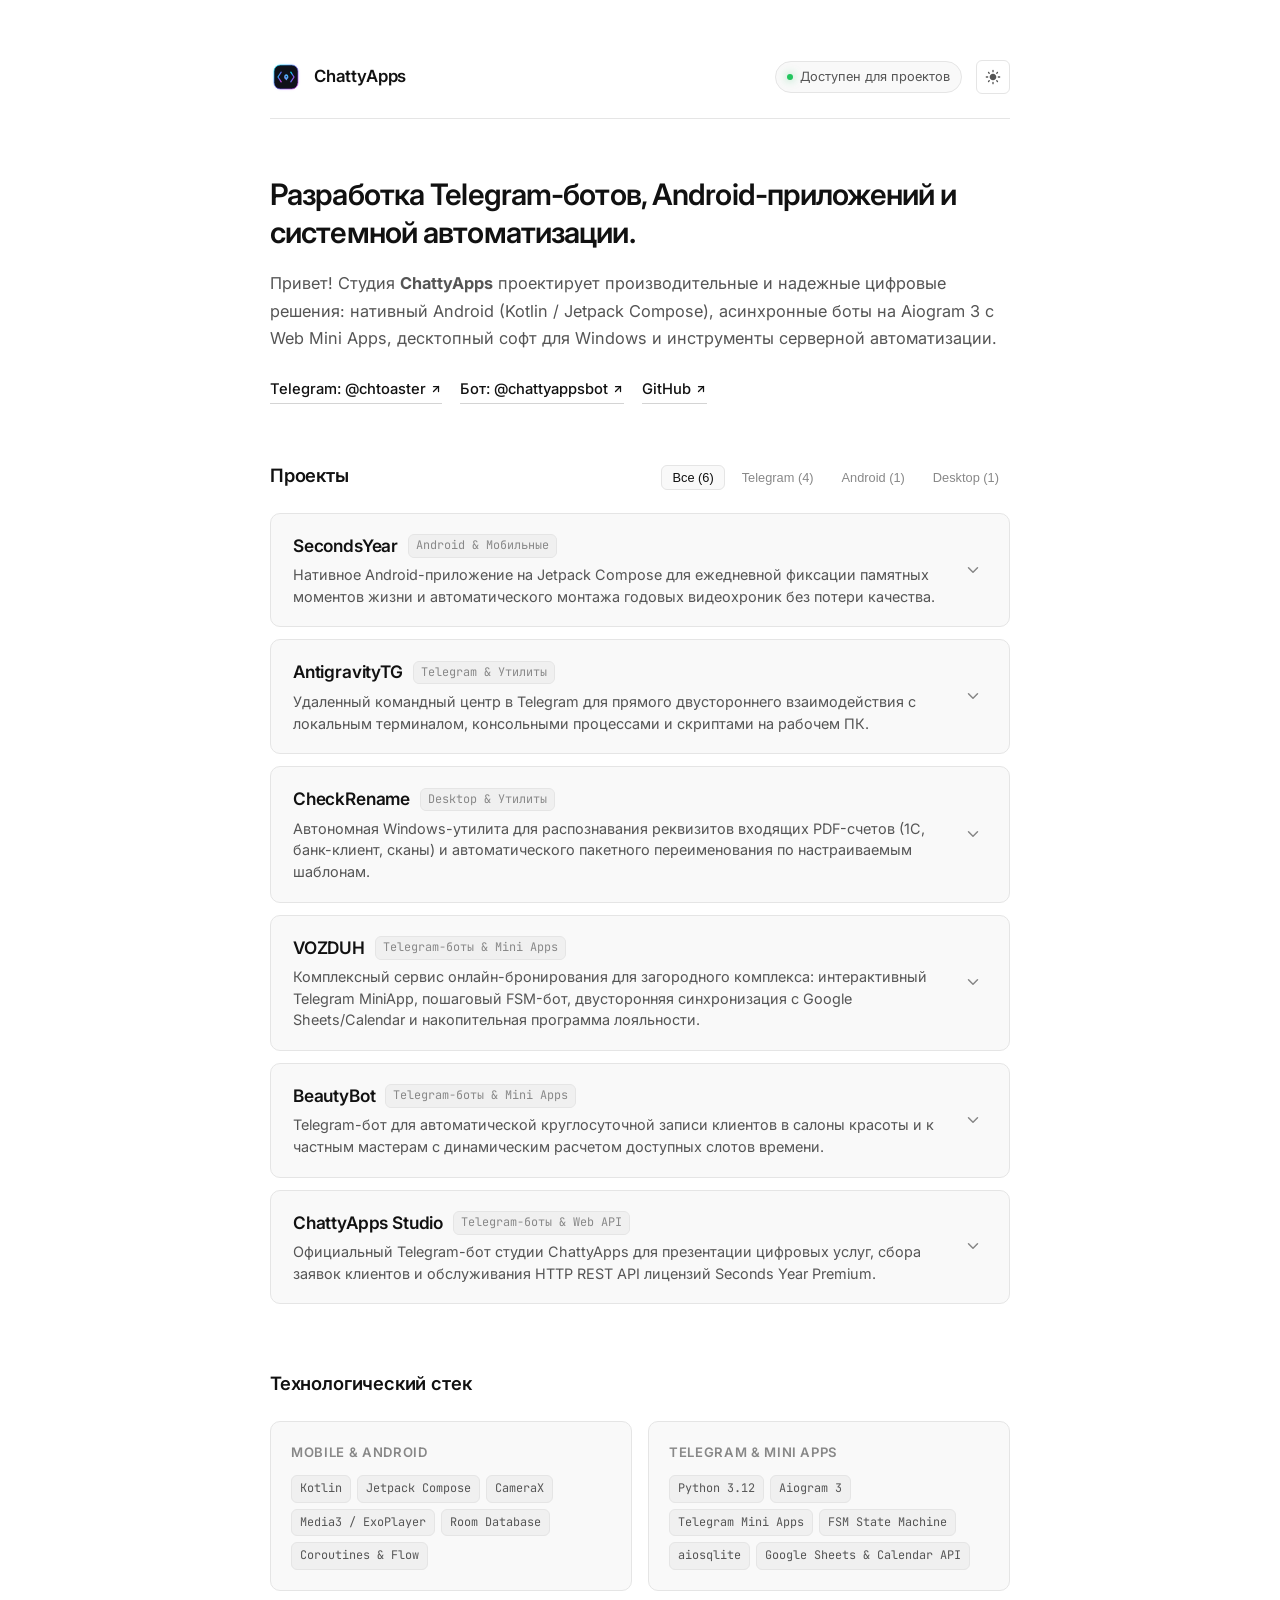
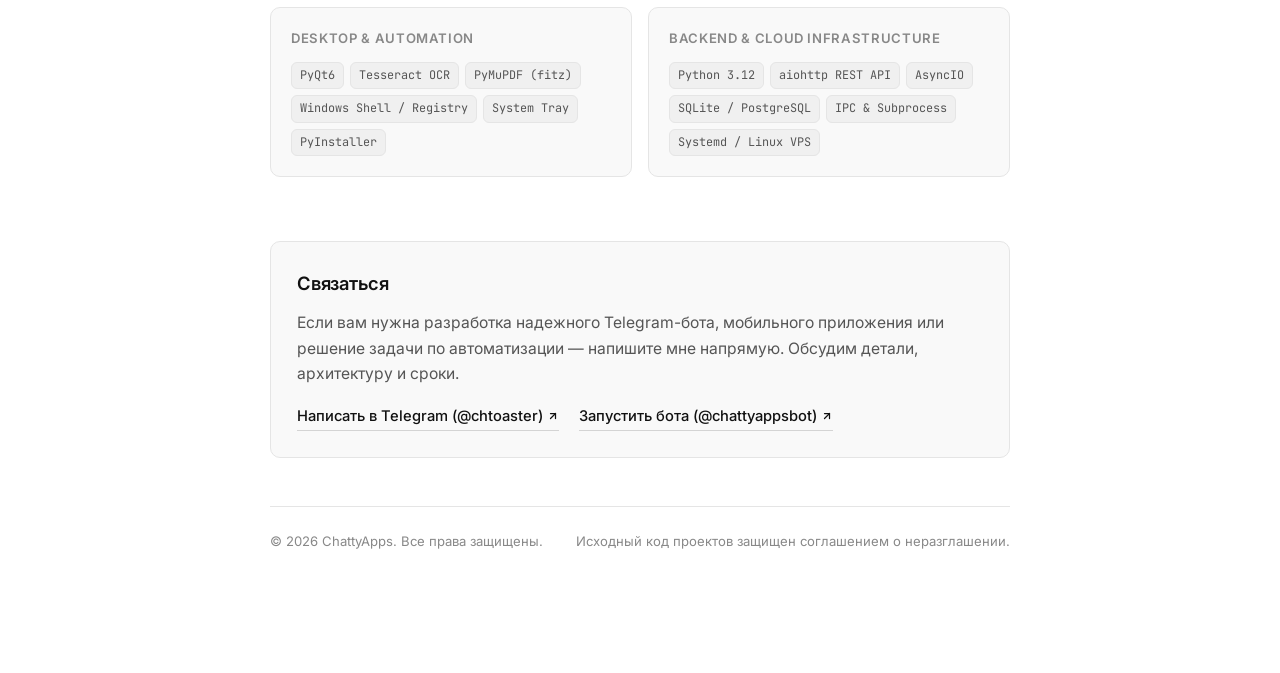
==== commit bd2ae2d3: "refactor: remove all AI mentions across website and data" ====
--- a/index.html
+++ b/index.html
@@ -5,7 +5,7 @@
   <meta name="viewport" content="width=device-width, initial-scale=1.0" />
   <title>ChattyApps — Разработка Telegram-ботов, Android и Автоматизации</title>
 
-  <meta name="description" content="Минималистичное портфолио ChattyApps. Разработка нативных Android-приложений (Compose), Telegram-ботов, десктопных утилит и AI-интеграций." />
+  <meta name="description" content="Минималистичное портфолио ChattyApps. Разработка нативных Android-приложений (Compose), Telegram-ботов, десктопных утилит и серверной автоматизации." />
   <meta name="author" content="ChattyApps" />
 
   <!-- Favicon -->
@@ -54,7 +54,7 @@
         Разработка Telegram-ботов, Android-приложений и системной автоматизации.
       </h1>
       <p class="hero-bio">
-        Привет! Студия <strong>ChattyApps</strong> проектирует производительные и надежные цифровые решения: нативный Android (Kotlin / Jetpack Compose), асинхронные боты на Aiogram 3 с Web Mini Apps, десктопный софт для Windows и удаленные мосты к AI-агентам.
+        Привет! Студия <strong>ChattyApps</strong> проектирует производительные и надежные цифровые решения: нативный Android (Kotlin / Jetpack Compose), асинхронные боты на Aiogram 3 с Web Mini Apps, десктопный софт для Windows и инструменты серверной автоматизации.
       </p>
 
       <div class="hero-links">
@@ -143,12 +143,13 @@
         </div>
 
         <div class="stack-group">
-          <div class="stack-group-title">AI & Backend Infrastructure</div>
+          <div class="stack-group-title">Backend & Cloud Infrastructure</div>
           <div class="stack-items-list">
-            <span class="stack-pill">Google Antigravity CLI</span>
-            <span class="stack-pill">Gemini 3.8 / Claude 4.6</span>
+            <span class="stack-pill">Python 3.12</span>
             <span class="stack-pill">aiohttp REST API</span>
-            <span class="stack-pill">AsyncIO Subprocess</span>
+            <span class="stack-pill">AsyncIO</span>
+            <span class="stack-pill">SQLite / PostgreSQL</span>
+            <span class="stack-pill">IPC & Subprocess</span>
             <span class="stack-pill">Systemd / Linux VPS</span>
           </div>
         </div>
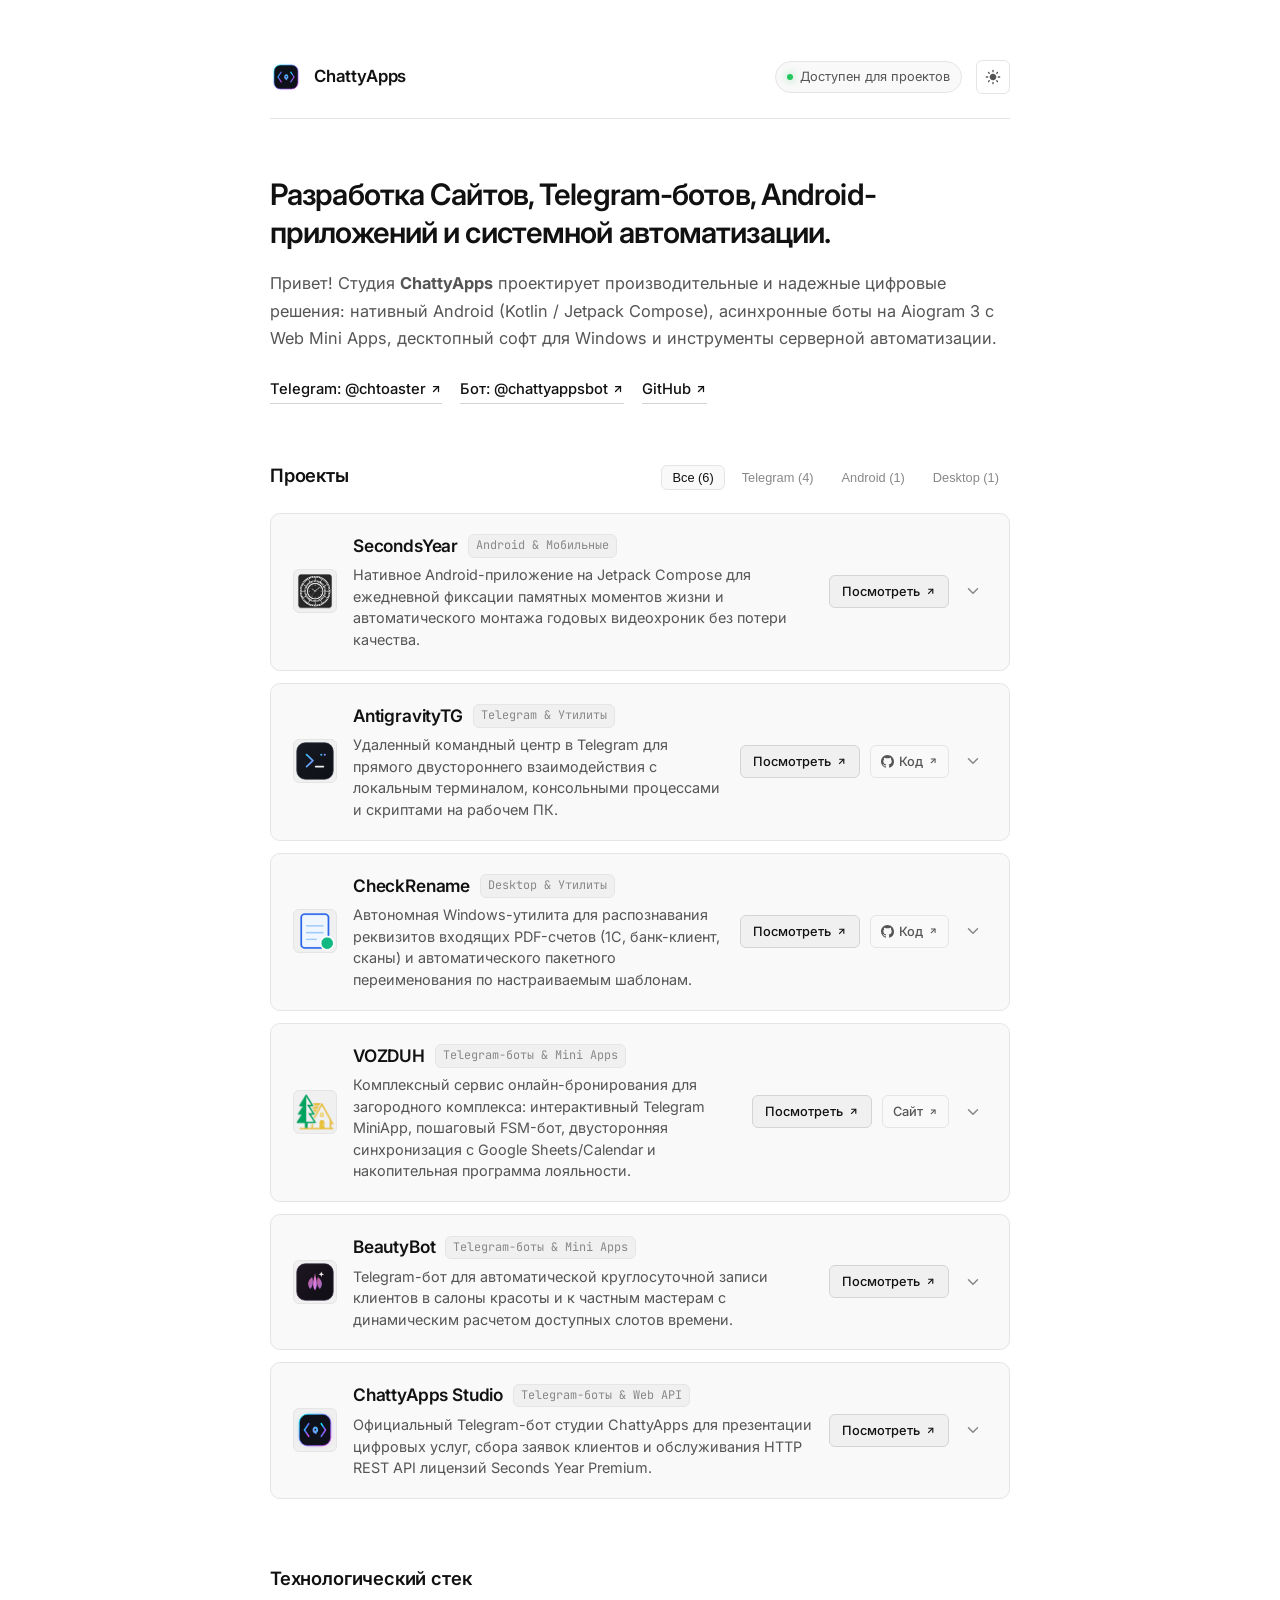
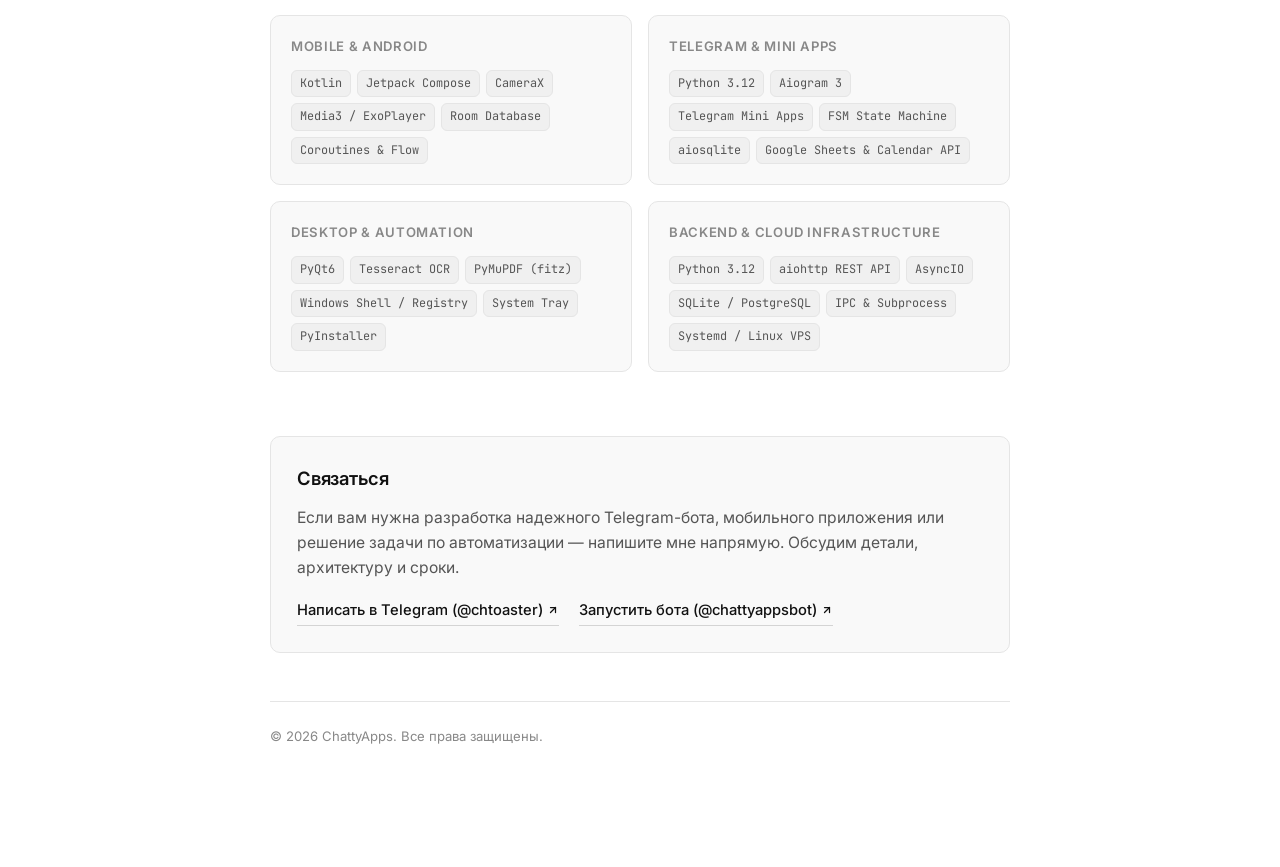
==== commit 7262b6e2: "feat: link SecondsYear to RuStore and VOZDUH to vozduh.net & bot" ====
--- a/index.html
+++ b/index.html
@@ -3,9 +3,9 @@
 <head>
   <meta charset="UTF-8" />
   <meta name="viewport" content="width=device-width, initial-scale=1.0" />
-  <title>ChattyApps — Разработка Telegram-ботов, Android и Автоматизации</title>
+  <title>ChattyApps — Разработка Сайтов, Telegram-ботов, Android и Автоматизации</title>
 
-  <meta name="description" content="Минималистичное портфолио ChattyApps. Разработка нативных Android-приложений (Compose), Telegram-ботов, десктопных утилит и серверной автоматизации." />
+  <meta name="description" content="Портфолио ChattyApps. Разработка Сайтов, Android-приложений, Telegram-ботов, десктопных утилит и серверной автоматизации." />
   <meta name="author" content="ChattyApps" />
 
   <!-- Favicon -->
@@ -51,7 +51,7 @@
     <!-- Hero -->
     <section class="hero">
       <h1 class="hero-title">
-        Разработка Telegram-ботов, Android-приложений и системной автоматизации.
+        Разработка Сайтов, Telegram-ботов, Android-приложений и системной автоматизации.
       </h1>
       <p class="hero-bio">
         Привет! Студия <strong>ChattyApps</strong> проектирует производительные и надежные цифровые решения: нативный Android (Kotlin / Jetpack Compose), асинхронные боты на Aiogram 3 с Web Mini Apps, десктопный софт для Windows и инструменты серверной автоматизации.
@@ -185,7 +185,6 @@
     <!-- Footer -->
     <footer class="site-footer">
       <div>© 2026 ChattyApps. Все права защищены.</div>
-      <div>Исходный код проектов защищен соглашением о неразглашении.</div>
     </footer>
 
   </div>
--- a/styles.css
+++ b/styles.css
@@ -330,10 +330,45 @@
   gap: 16px;
 }
 
+.project-leading {
+  display: flex;
+  align-items: center;
+  gap: 16px;
+  flex: 1;
+  min-width: 0;
+}
+
+.project-avatar {
+  width: 44px;
+  height: 44px;
+  border-radius: var(--radius-sm);
+  background: var(--bg-badge);
+  border: 1px solid var(--border-subtle);
+  display: flex;
+  align-items: center;
+  justify-content: center;
+  flex-shrink: 0;
+  overflow: hidden;
+  transition: transform var(--transition), border-color var(--transition);
+}
+
+.project-item:hover .project-avatar {
+  border-color: var(--border-medium);
+  transform: scale(1.04);
+}
+
+.project-avatar img {
+  width: 100%;
+  height: 100%;
+  object-fit: contain;
+  display: block;
+}
+
 .project-info {
   display: flex;
   flex-direction: column;
   gap: 4px;
+  min-width: 0;
 }
 
 .project-meta-line {
@@ -363,6 +398,55 @@
   font-size: 0.9rem;
   color: var(--text-secondary);
   line-height: 1.5;
+}
+
+.project-row-actions {
+  display: flex;
+  align-items: center;
+  gap: 10px;
+  flex-shrink: 0;
+}
+
+.btn-view {
+  display: inline-flex;
+  align-items: center;
+  gap: 5px;
+  font-size: 0.8rem;
+  font-weight: 500;
+  color: var(--text-primary);
+  background: var(--bg-badge);
+  border: 1px solid var(--border-medium);
+  padding: 5px 12px;
+  border-radius: var(--radius-sm);
+  transition: all var(--transition);
+  white-space: nowrap;
+}
+
+.btn-view:hover {
+  background: var(--text-primary);
+  color: var(--bg-body);
+  border-color: var(--text-primary);
+}
+
+.btn-view-code {
+  display: inline-flex;
+  align-items: center;
+  gap: 5px;
+  font-size: 0.8rem;
+  font-weight: 500;
+  color: var(--text-secondary);
+  background: transparent;
+  border: 1px solid var(--border-subtle);
+  padding: 5px 10px;
+  border-radius: var(--radius-sm);
+  transition: all var(--transition);
+  white-space: nowrap;
+}
+
+.btn-view-code:hover {
+  color: var(--text-primary);
+  border-color: var(--border-medium);
+  background: var(--bg-surface-hover);
 }
 
 .project-expand-icon {
@@ -405,6 +489,47 @@
   gap: 20px;
 }
 
+.drawer-head-box {
+  display: flex;
+  align-items: center;
+  gap: 14px;
+  padding-bottom: 16px;
+  border-bottom: 1px solid var(--border-subtle);
+}
+
+.drawer-avatar {
+  width: 44px;
+  height: 44px;
+  border-radius: var(--radius-sm);
+  background: var(--bg-badge);
+  border: 1px solid var(--border-subtle);
+  display: flex;
+  align-items: center;
+  justify-content: center;
+  flex-shrink: 0;
+  overflow: hidden;
+}
+
+.drawer-avatar img {
+  width: 100%;
+  height: 100%;
+  object-fit: contain;
+  display: block;
+}
+
+.drawer-head-title {
+  font-size: 1.12rem;
+  font-weight: 600;
+  color: var(--text-primary);
+  letter-spacing: -0.01em;
+  margin-bottom: 3px;
+}
+
+.drawer-head-meta {
+  font-size: 0.78rem;
+  color: var(--text-muted);
+}
+
 .drawer-section-title {
   font-size: 0.78rem;
   text-transform: uppercase;
@@ -462,10 +587,64 @@
   display: flex;
   align-items: center;
   justify-content: space-between;
-  padding-top: 14px;
+  padding-top: 18px;
   border-top: 1px solid var(--border-subtle);
-  font-size: 0.82rem;
-  color: var(--text-muted);
+  gap: 14px;
+  flex-wrap: wrap;
+}
+
+.drawer-actions-left {
+  display: flex;
+  align-items: center;
+  gap: 10px;
+  flex-wrap: wrap;
+}
+
+.drawer-btn-view {
+  display: inline-flex;
+  align-items: center;
+  gap: 5px;
+  font-size: 0.84rem;
+  font-weight: 600;
+  color: var(--bg-body);
+  background: var(--text-primary);
+  border: 1px solid var(--text-primary);
+  padding: 6px 14px;
+  border-radius: var(--radius-sm);
+  transition: all var(--transition);
+}
+
+.drawer-btn-view:hover {
+  opacity: 0.88;
+  transform: translateY(-1px);
+}
+
+.drawer-btn-github {
+  display: inline-flex;
+  align-items: center;
+  gap: 6px;
+  font-size: 0.84rem;
+  font-weight: 500;
+  color: var(--text-primary);
+  background: var(--bg-badge);
+  border: 1px solid var(--border-medium);
+  padding: 6px 13px;
+  border-radius: var(--radius-sm);
+  transition: all var(--transition);
+}
+
+.drawer-btn-github:hover {
+  border-color: var(--text-primary);
+  background: var(--bg-surface-hover);
+}
+
+.drawer-nda-badge {
+  display: inline-flex;
+  align-items: center;
+  gap: 6px;
+  font-size: 0.78rem;
+  color: var(--text-muted);
+  font-family: var(--font-mono);
 }
 
 .drawer-cta {
@@ -562,6 +741,17 @@
   }
   .project-row {
     padding: 16px;
+    flex-direction: column;
+    align-items: flex-start;
+    gap: 12px;
+  }
+  .project-row-actions {
+    width: 100%;
+    justify-content: flex-start;
+    gap: 8px;
+  }
+  .project-expand-icon {
+    margin-left: auto;
   }
   .drawer-content {
     padding: 18px 16px;
@@ -569,6 +759,9 @@
   .drawer-footer {
     flex-direction: column;
     align-items: flex-start;
-    gap: 10px;
-  }
-}
+    gap: 12px;
+  }
+  .drawer-actions-left {
+    width: 100%;
+  }
+}
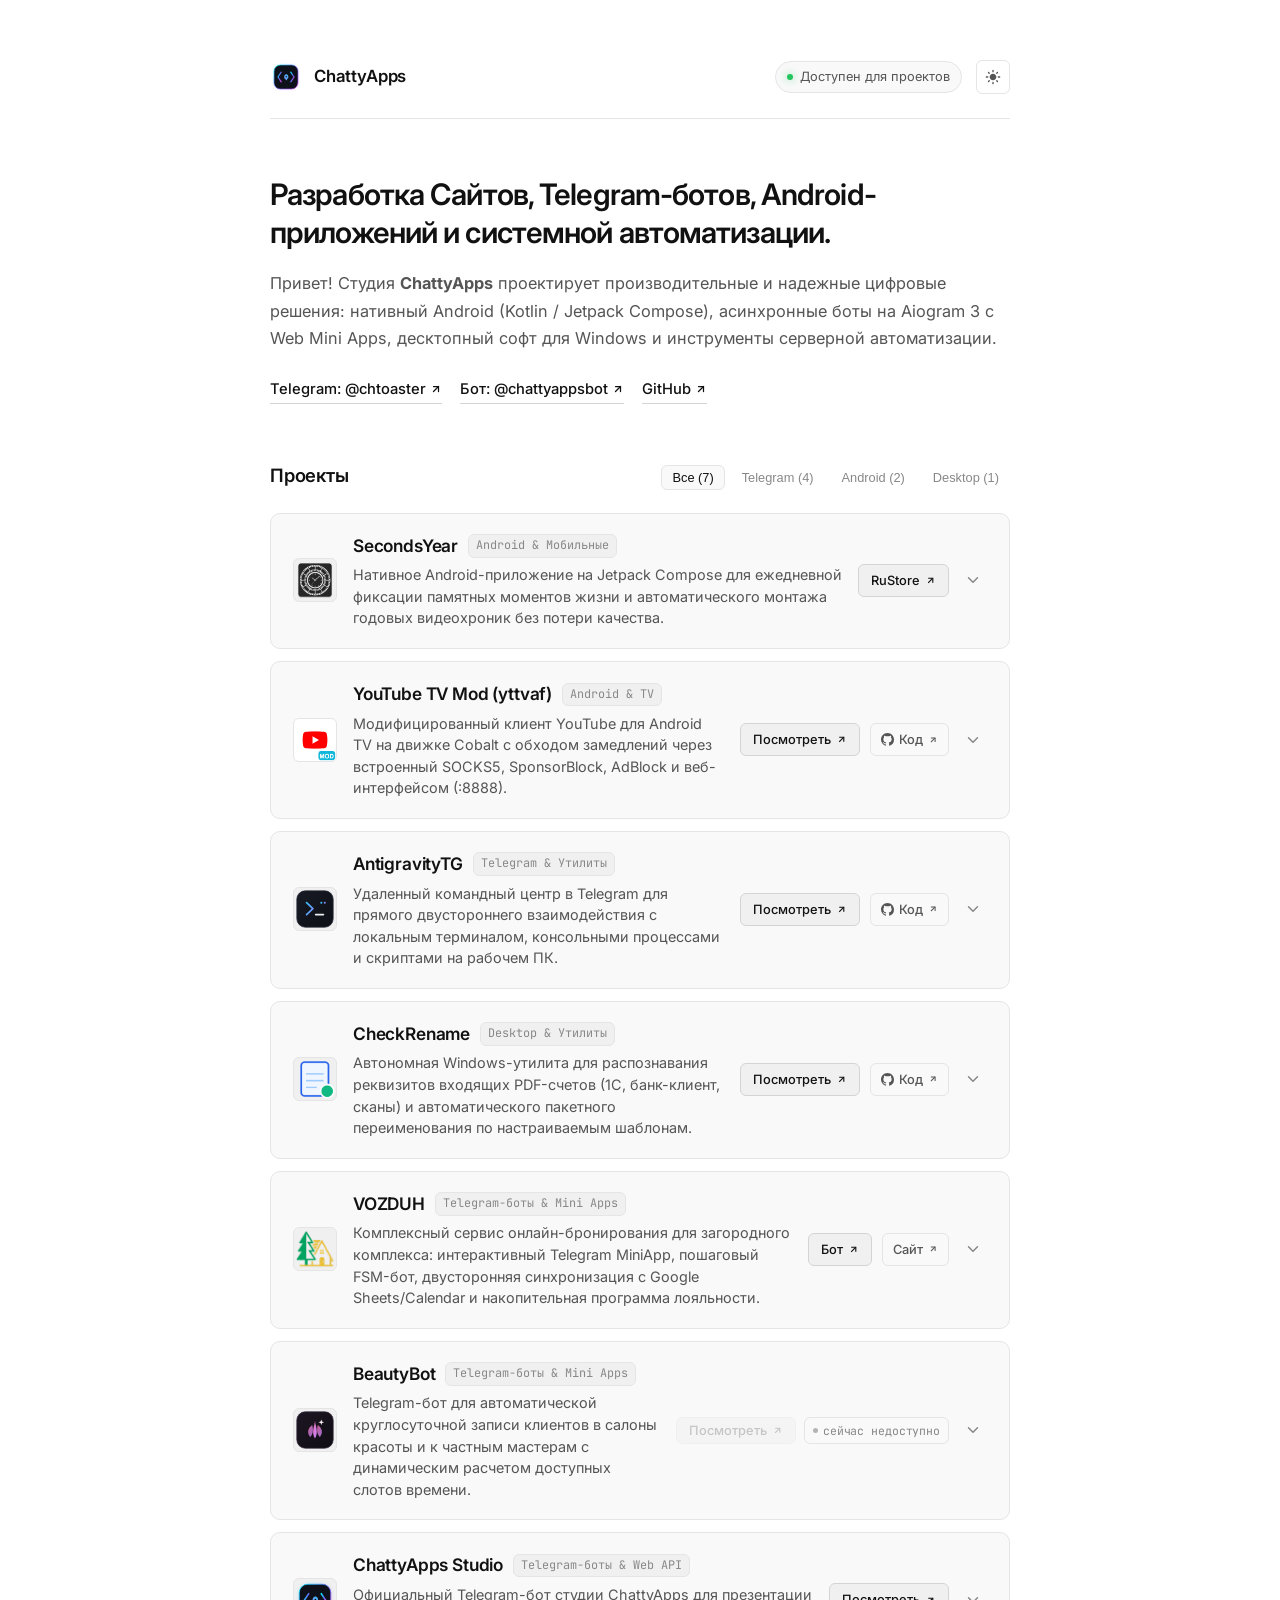
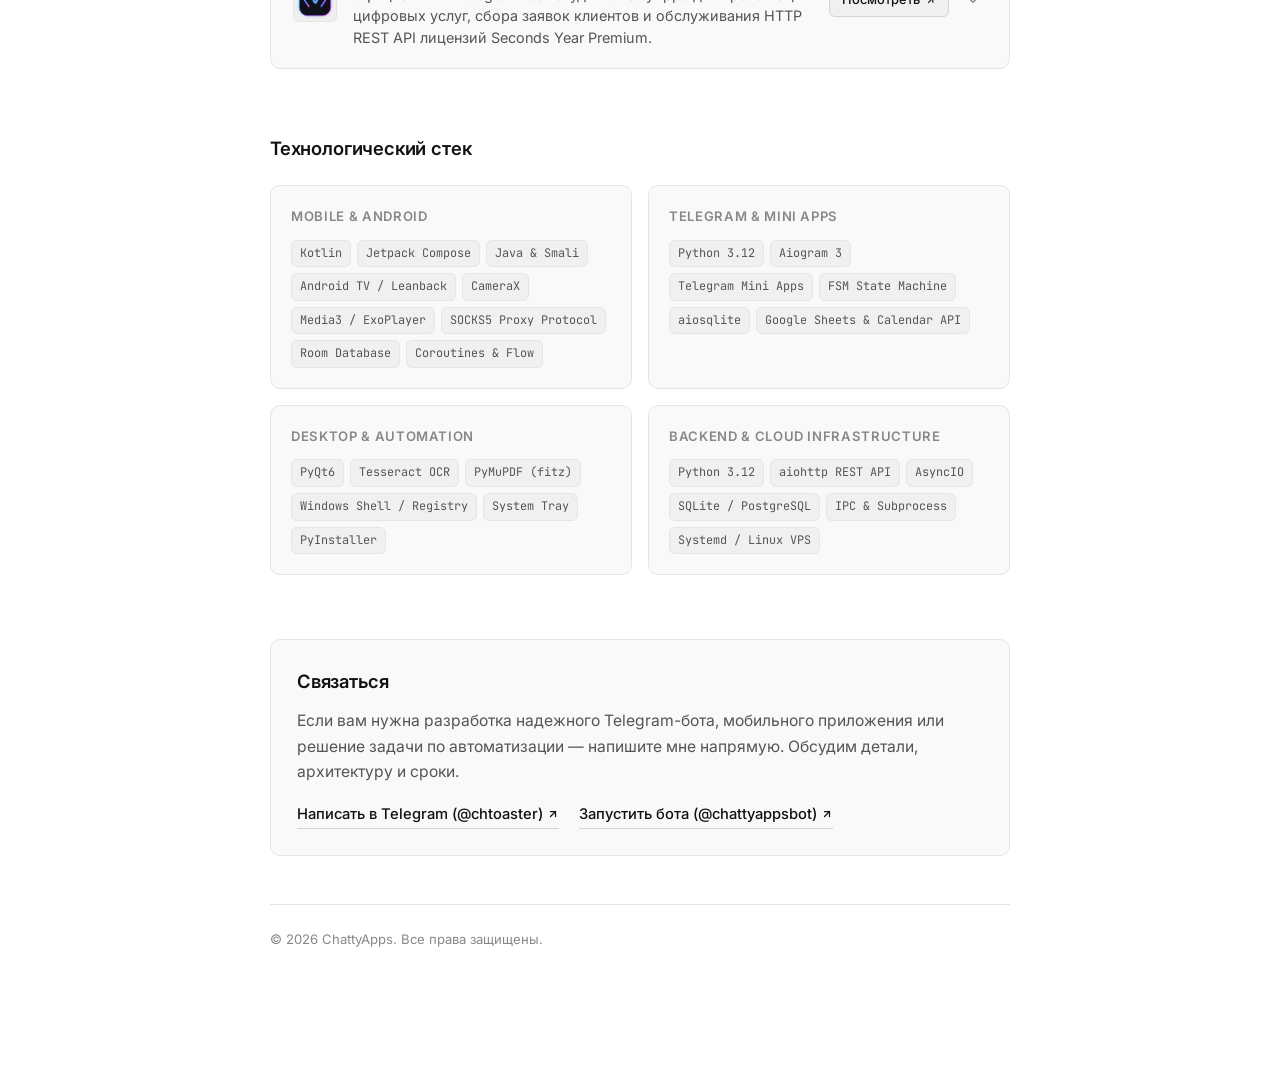
==== commit 22dc1cd4: "feat: add yttvaf project with dedicated landing page and Open action button" ====
--- a/index.html
+++ b/index.html
@@ -87,9 +87,9 @@
       <div class="section-head">
         <h2 class="section-title">Проекты</h2>
         <div class="filter-group">
-          <button class="filter-btn active" data-filter="all">Все (6)</button>
+          <button class="filter-btn active" data-filter="all">Все (7)</button>
           <button class="filter-btn" data-filter="telegram">Telegram (4)</button>
-          <button class="filter-btn" data-filter="android">Android (1)</button>
+          <button class="filter-btn" data-filter="android">Android (2)</button>
           <button class="filter-btn" data-filter="desktop">Desktop (1)</button>
         </div>
       </div>
@@ -111,8 +111,11 @@
           <div class="stack-items-list">
             <span class="stack-pill">Kotlin</span>
             <span class="stack-pill">Jetpack Compose</span>
+            <span class="stack-pill">Java & Smali</span>
+            <span class="stack-pill">Android TV / Leanback</span>
             <span class="stack-pill">CameraX</span>
             <span class="stack-pill">Media3 / ExoPlayer</span>
+            <span class="stack-pill">SOCKS5 Proxy Protocol</span>
             <span class="stack-pill">Room Database</span>
             <span class="stack-pill">Coroutines & Flow</span>
           </div>
--- a/styles.css
+++ b/styles.css
@@ -407,12 +407,24 @@
   flex-shrink: 0;
 }
 
+.action-btn-group {
+  display: inline-flex;
+  align-items: center;
+  gap: 8px;
+  flex-wrap: wrap;
+}
+
+.action-btn-group.is-disabled {
+  cursor: not-allowed;
+}
+
 .btn-view {
   display: inline-flex;
   align-items: center;
   gap: 5px;
   font-size: 0.8rem;
   font-weight: 500;
+  font-family: inherit;
   color: var(--text-primary);
   background: var(--bg-badge);
   border: 1px solid var(--border-medium);
@@ -420,12 +432,49 @@
   border-radius: var(--radius-sm);
   transition: all var(--transition);
   white-space: nowrap;
+  text-decoration: none;
 }
 
 .btn-view:hover {
   background: var(--text-primary);
   color: var(--bg-body);
   border-color: var(--text-primary);
+}
+
+.btn-view.is-disabled {
+  opacity: 0.45;
+  cursor: not-allowed;
+  pointer-events: none;
+  background: var(--bg-badge);
+  color: var(--text-muted);
+  border-color: var(--border-subtle);
+  transform: none !important;
+}
+
+.badge-unavailable {
+  display: inline-flex;
+  align-items: center;
+  gap: 5px;
+  font-size: 0.72rem;
+  font-family: var(--font-mono);
+  color: var(--text-muted);
+  background: var(--bg-surface);
+  border: 1px solid var(--border-subtle);
+  padding: 3px 8px;
+  border-radius: var(--radius-sm);
+  white-space: nowrap;
+  letter-spacing: -0.01em;
+  user-select: none;
+}
+
+.badge-unavailable::before {
+  content: '';
+  display: inline-block;
+  width: 5px;
+  height: 5px;
+  border-radius: 50%;
+  background: var(--text-muted);
+  opacity: 0.6;
 }
 
 .btn-view-code {
@@ -600,23 +649,43 @@
   flex-wrap: wrap;
 }
 
+.drawer-unavailable-group {
+  display: inline-flex;
+  align-items: center;
+  gap: 10px;
+  cursor: not-allowed;
+  flex-wrap: wrap;
+}
+
 .drawer-btn-view {
   display: inline-flex;
   align-items: center;
   gap: 5px;
   font-size: 0.84rem;
   font-weight: 600;
+  font-family: inherit;
   color: var(--bg-body);
   background: var(--text-primary);
   border: 1px solid var(--text-primary);
   padding: 6px 14px;
   border-radius: var(--radius-sm);
   transition: all var(--transition);
+  text-decoration: none;
 }
 
 .drawer-btn-view:hover {
   opacity: 0.88;
   transform: translateY(-1px);
+}
+
+.drawer-btn-view.is-disabled {
+  opacity: 0.45;
+  cursor: not-allowed;
+  pointer-events: none;
+  background: var(--bg-badge);
+  color: var(--text-muted);
+  border: 1px solid var(--border-subtle);
+  transform: none !important;
 }
 
 .drawer-btn-github {
@@ -726,6 +795,323 @@
   border-top: 1px solid var(--border-subtle);
   font-size: 0.82rem;
   color: var(--text-muted);
+}
+
+/* ==========================================================================
+   Project Landing Pages (e.g. yttvaf.html)
+   ========================================================================== */
+
+.landing-nav-bar {
+  display: flex;
+  align-items: center;
+  justify-content: space-between;
+  margin-bottom: 40px;
+  padding-bottom: 16px;
+  border-bottom: 1px solid var(--border-subtle);
+}
+
+.landing-nav-left {
+  display: flex;
+  align-items: center;
+  gap: 14px;
+}
+
+.landing-back-link {
+  display: inline-flex;
+  align-items: center;
+  gap: 6px;
+  font-size: 0.88rem;
+  font-weight: 500;
+  color: var(--text-secondary);
+  transition: color var(--transition);
+  text-decoration: none;
+}
+
+.landing-back-link:hover {
+  color: var(--text-primary);
+}
+
+.landing-hero {
+  margin-bottom: 48px;
+}
+
+.landing-head {
+  display: flex;
+  align-items: flex-start;
+  gap: 20px;
+  margin-bottom: 24px;
+}
+
+.landing-app-icon {
+  width: 72px;
+  height: 72px;
+  border-radius: 16px;
+  border: 1px solid var(--border-medium);
+  background: var(--bg-surface);
+  box-shadow: var(--shadow-sm);
+  flex-shrink: 0;
+  object-fit: contain;
+}
+
+.landing-title-wrap {
+  display: flex;
+  flex-direction: column;
+  gap: 6px;
+}
+
+.landing-meta-tags {
+  display: flex;
+  align-items: center;
+  gap: 8px;
+  flex-wrap: wrap;
+}
+
+.landing-title {
+  font-size: 2.1rem;
+  font-weight: 700;
+  letter-spacing: -0.03em;
+  color: var(--text-primary);
+  line-height: 1.2;
+}
+
+.landing-lead {
+  font-size: 1.05rem;
+  line-height: 1.68;
+  color: var(--text-secondary);
+  margin-bottom: 28px;
+}
+
+.landing-actions {
+  display: flex;
+  align-items: center;
+  gap: 12px;
+  flex-wrap: wrap;
+  margin-bottom: 36px;
+}
+
+.btn-primary-open {
+  display: inline-flex;
+  align-items: center;
+  gap: 8px;
+  font-size: 0.95rem;
+  font-weight: 600;
+  color: var(--bg-body);
+  background: var(--text-primary);
+  border: 1px solid var(--text-primary);
+  padding: 10px 22px;
+  border-radius: var(--radius-sm);
+  transition: all var(--transition);
+  text-decoration: none;
+  box-shadow: 0 2px 8px rgba(0, 0, 0, 0.12);
+}
+
+.btn-primary-open:hover {
+  opacity: 0.9;
+  transform: translateY(-1px);
+}
+
+.btn-secondary-action {
+  display: inline-flex;
+  align-items: center;
+  gap: 8px;
+  font-size: 0.92rem;
+  font-weight: 500;
+  color: var(--text-primary);
+  background: var(--bg-badge);
+  border: 1px solid var(--border-medium);
+  padding: 10px 18px;
+  border-radius: var(--radius-sm);
+  transition: all var(--transition);
+  text-decoration: none;
+}
+
+.btn-secondary-action:hover {
+  background: var(--bg-surface-hover);
+  border-color: var(--text-primary);
+  transform: translateY(-1px);
+}
+
+.landing-media-box {
+  background: var(--bg-surface);
+  border: 1px solid var(--border-subtle);
+  border-radius: var(--radius-md);
+  overflow: hidden;
+  margin-bottom: 48px;
+  box-shadow: var(--shadow-sm);
+}
+
+.landing-media-box img {
+  width: 100%;
+  height: auto;
+  display: block;
+  border-bottom: 1px solid var(--border-subtle);
+}
+
+.landing-media-caption {
+  padding: 12px 18px;
+  font-size: 0.82rem;
+  color: var(--text-muted);
+  font-family: var(--font-mono);
+  display: flex;
+  align-items: center;
+  justify-content: space-between;
+  background: var(--bg-surface);
+}
+
+.metrics-grid {
+  display: grid;
+  grid-template-columns: repeat(4, 1fr);
+  gap: 12px;
+  margin-bottom: 48px;
+}
+
+.metric-card {
+  background: var(--bg-surface);
+  border: 1px solid var(--border-subtle);
+  border-radius: var(--radius-sm);
+  padding: 16px;
+  display: flex;
+  flex-direction: column;
+  gap: 4px;
+}
+
+.metric-val {
+  font-size: 1.25rem;
+  font-weight: 700;
+  letter-spacing: -0.02em;
+  color: var(--text-primary);
+  font-family: var(--font-mono);
+}
+
+.metric-lbl {
+  font-size: 0.76rem;
+  color: var(--text-muted);
+  line-height: 1.35;
+}
+
+.landing-feature-item {
+  padding: 18px 0;
+  border-bottom: 1px solid var(--border-subtle);
+}
+
+.landing-feature-item:last-child {
+  border-bottom: none;
+}
+
+.landing-feature-title {
+  font-size: 1.02rem;
+  font-weight: 600;
+  color: var(--text-primary);
+  margin-bottom: 6px;
+  display: flex;
+  align-items: center;
+  gap: 8px;
+}
+
+.landing-feature-desc {
+  font-size: 0.92rem;
+  color: var(--text-secondary);
+  line-height: 1.6;
+}
+
+.landing-table-wrap {
+  width: 100%;
+  overflow-x: auto;
+  margin-bottom: 32px;
+  border: 1px solid var(--border-subtle);
+  border-radius: var(--radius-sm);
+}
+
+.landing-table {
+  width: 100%;
+  border-collapse: collapse;
+  font-size: 0.88rem;
+  text-align: left;
+}
+
+.landing-table th {
+  background: var(--bg-badge);
+  font-family: var(--font-mono);
+  font-size: 0.75rem;
+  text-transform: uppercase;
+  letter-spacing: 0.05em;
+  color: var(--text-muted);
+  padding: 12px 16px;
+  border-bottom: 1px solid var(--border-subtle);
+}
+
+.landing-table td {
+  padding: 12px 16px;
+  border-bottom: 1px solid var(--border-subtle);
+  color: var(--text-secondary);
+}
+
+.landing-table tr:last-child td {
+  border-bottom: none;
+}
+
+.kbd-tag {
+  display: inline-block;
+  padding: 3px 8px;
+  font-family: var(--font-mono);
+  font-size: 0.78rem;
+  font-weight: 600;
+  color: var(--text-primary);
+  background: var(--bg-surface);
+  border: 1px solid var(--border-medium);
+  border-radius: 4px;
+  box-shadow: 0 1px 1px rgba(0, 0, 0, 0.08);
+}
+
+.steps-list {
+  display: flex;
+  flex-direction: column;
+  gap: 16px;
+  margin-bottom: 40px;
+}
+
+.step-card {
+  display: flex;
+  align-items: flex-start;
+  gap: 14px;
+  background: var(--bg-surface);
+  border: 1px solid var(--border-subtle);
+  border-radius: var(--radius-sm);
+  padding: 16px;
+}
+
+.step-num {
+  width: 28px;
+  height: 28px;
+  border-radius: 50%;
+  background: var(--bg-badge);
+  border: 1px solid var(--border-medium);
+  color: var(--text-primary);
+  display: flex;
+  align-items: center;
+  justify-content: center;
+  font-size: 0.85rem;
+  font-weight: 600;
+  flex-shrink: 0;
+  font-family: var(--font-mono);
+}
+
+.step-content {
+  display: flex;
+  flex-direction: column;
+  gap: 4px;
+}
+
+.step-title {
+  font-size: 0.95rem;
+  font-weight: 600;
+  color: var(--text-primary);
+}
+
+.step-desc {
+  font-size: 0.88rem;
+  color: var(--text-secondary);
+  line-height: 1.55;
 }
 
 /* Responsive */
@@ -764,4 +1150,14 @@
   .drawer-actions-left {
     width: 100%;
   }
-}
+  .landing-title {
+    font-size: 1.65rem;
+  }
+  .landing-head {
+    flex-direction: column;
+    gap: 14px;
+  }
+  .metrics-grid {
+    grid-template-columns: repeat(2, 1fr);
+  }
+}
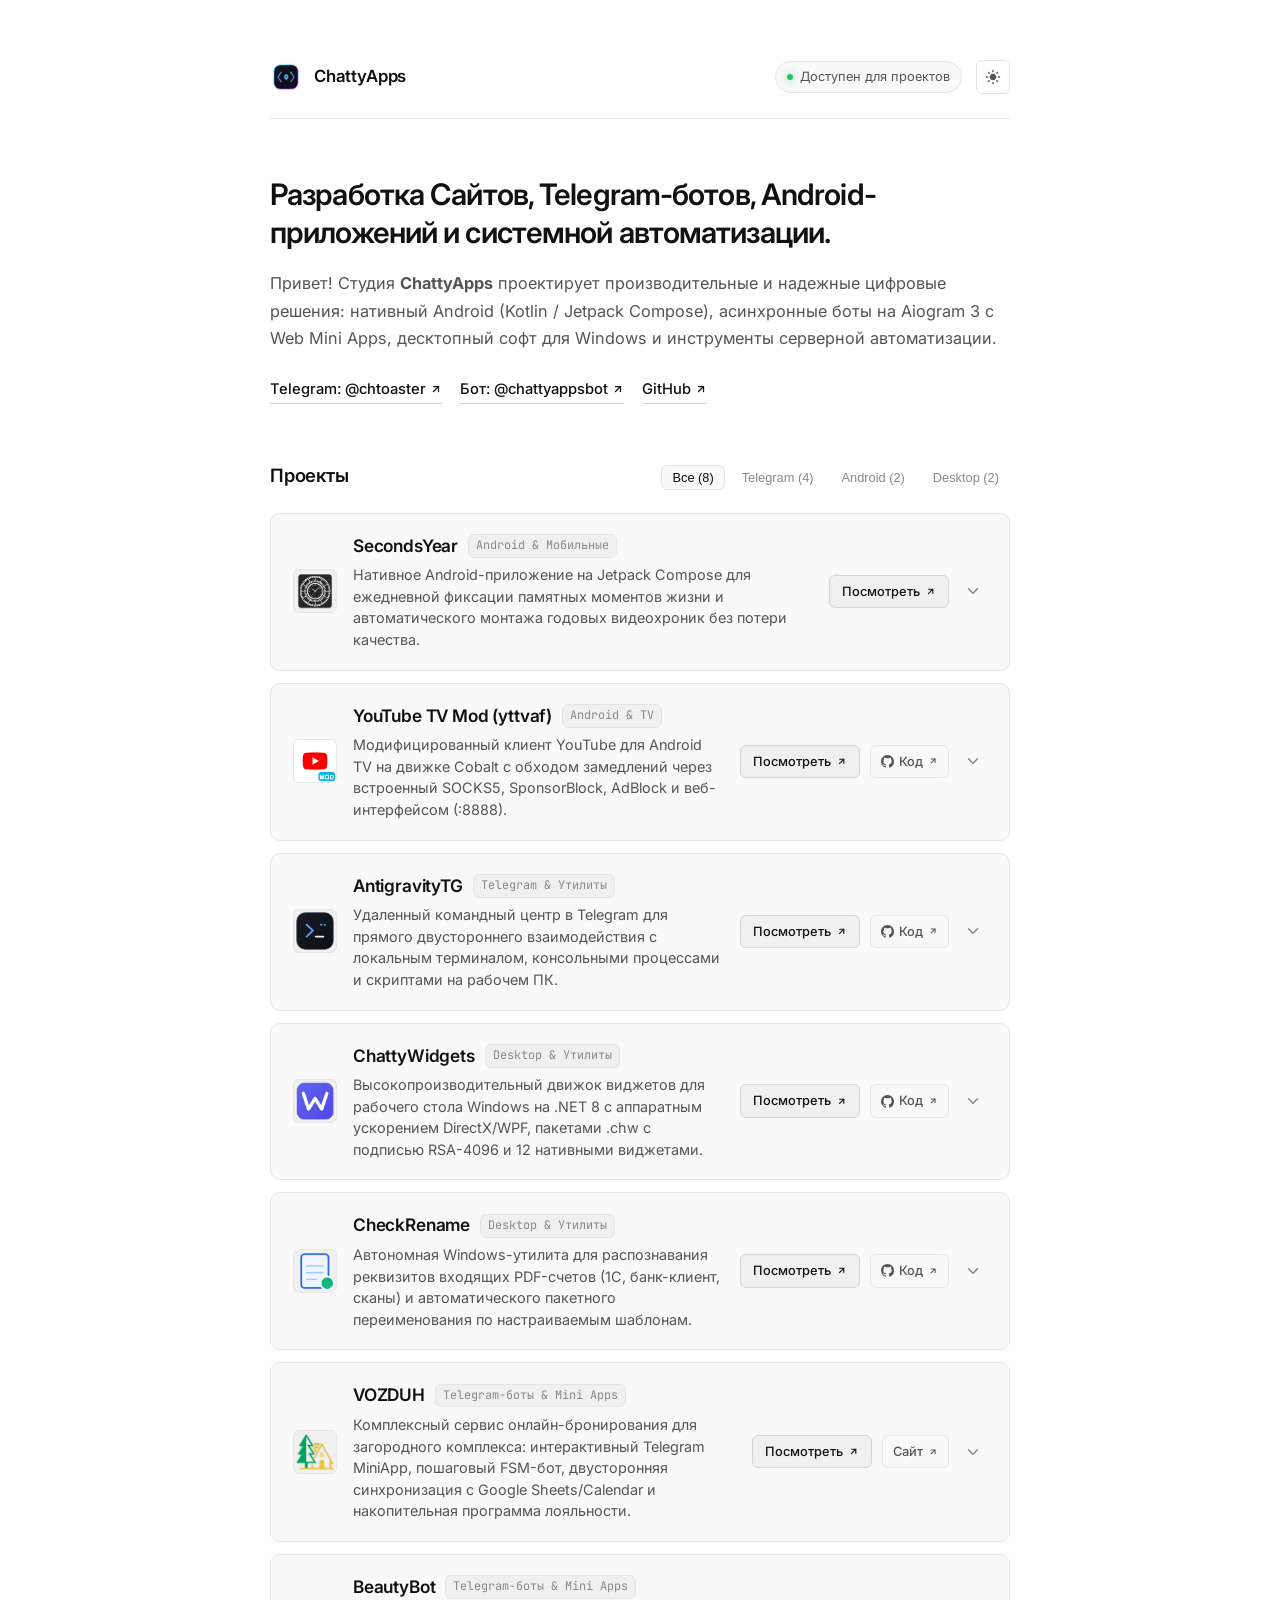
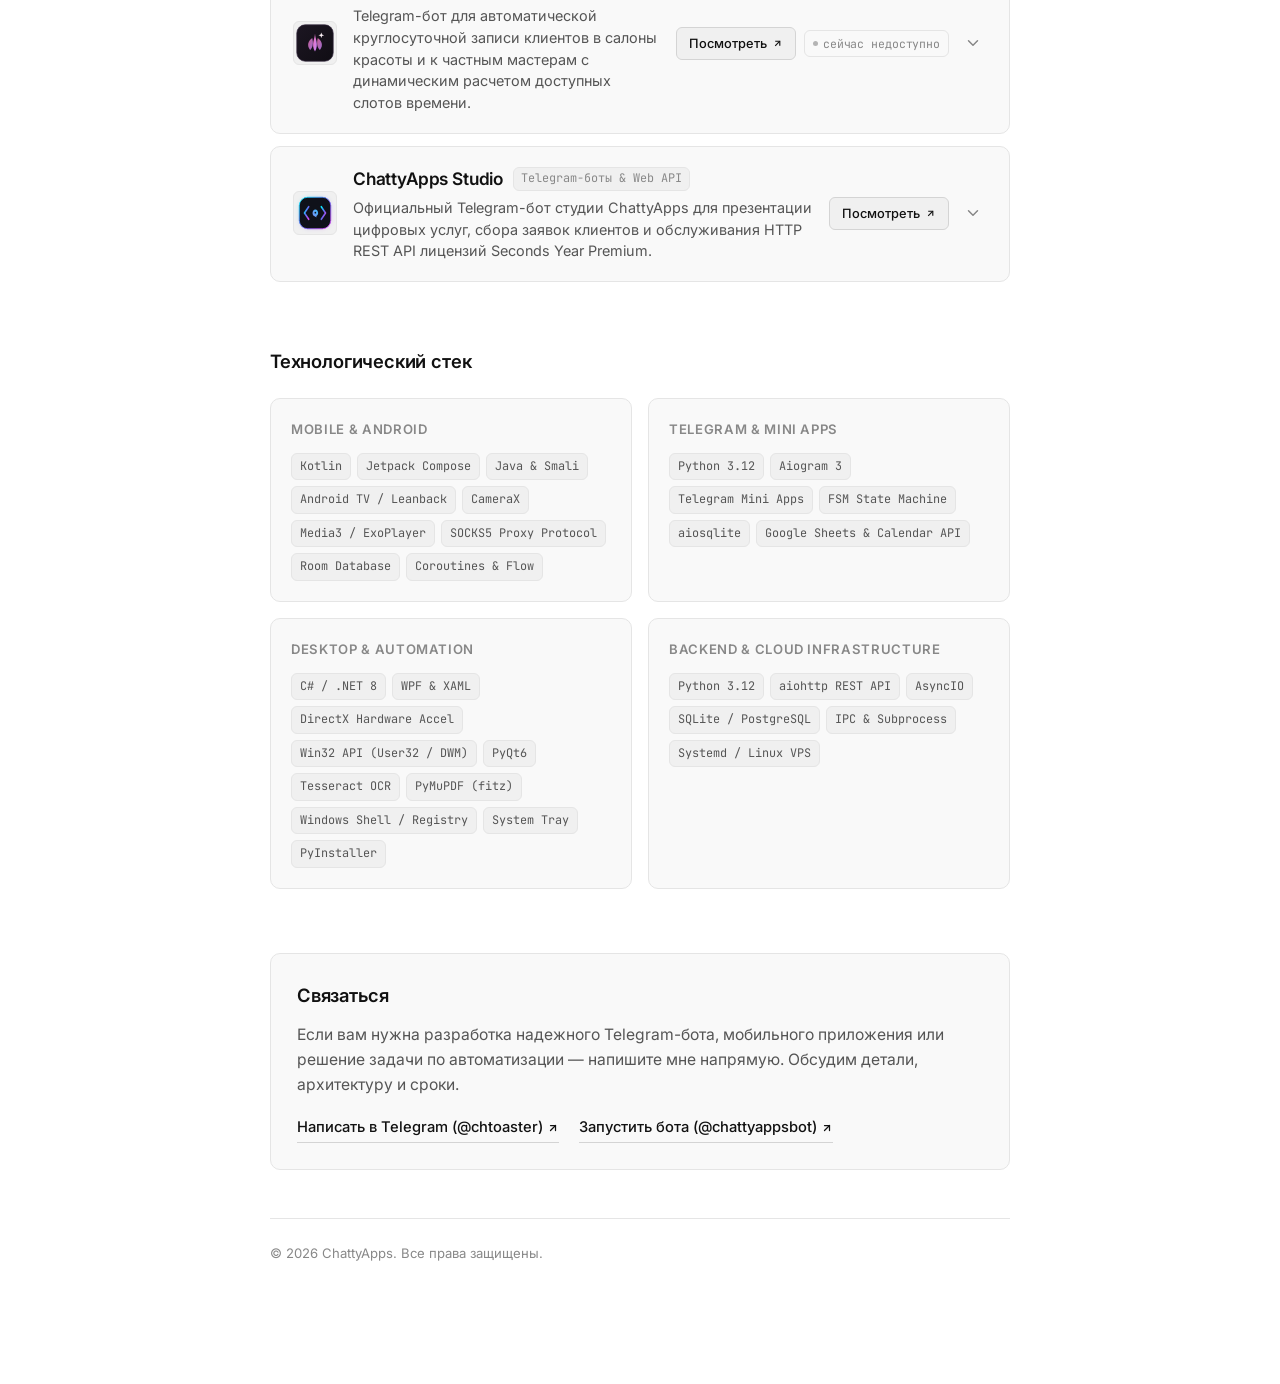
==== commit 16ce29ce: "feat: add ChattyWidgets desktop project and dedicated landing page" ====
--- a/index.html
+++ b/index.html
@@ -87,10 +87,10 @@
       <div class="section-head">
         <h2 class="section-title">Проекты</h2>
         <div class="filter-group">
-          <button class="filter-btn active" data-filter="all">Все (7)</button>
+          <button class="filter-btn active" data-filter="all">Все (8)</button>
           <button class="filter-btn" data-filter="telegram">Telegram (4)</button>
           <button class="filter-btn" data-filter="android">Android (2)</button>
-          <button class="filter-btn" data-filter="desktop">Desktop (1)</button>
+          <button class="filter-btn" data-filter="desktop">Desktop (2)</button>
         </div>
       </div>
 
@@ -136,6 +136,10 @@
         <div class="stack-group">
           <div class="stack-group-title">Desktop & Automation</div>
           <div class="stack-items-list">
+            <span class="stack-pill">C# / .NET 8</span>
+            <span class="stack-pill">WPF & XAML</span>
+            <span class="stack-pill">DirectX Hardware Accel</span>
+            <span class="stack-pill">Win32 API (User32 / DWM)</span>
             <span class="stack-pill">PyQt6</span>
             <span class="stack-pill">Tesseract OCR</span>
             <span class="stack-pill">PyMuPDF (fitz)</span>
